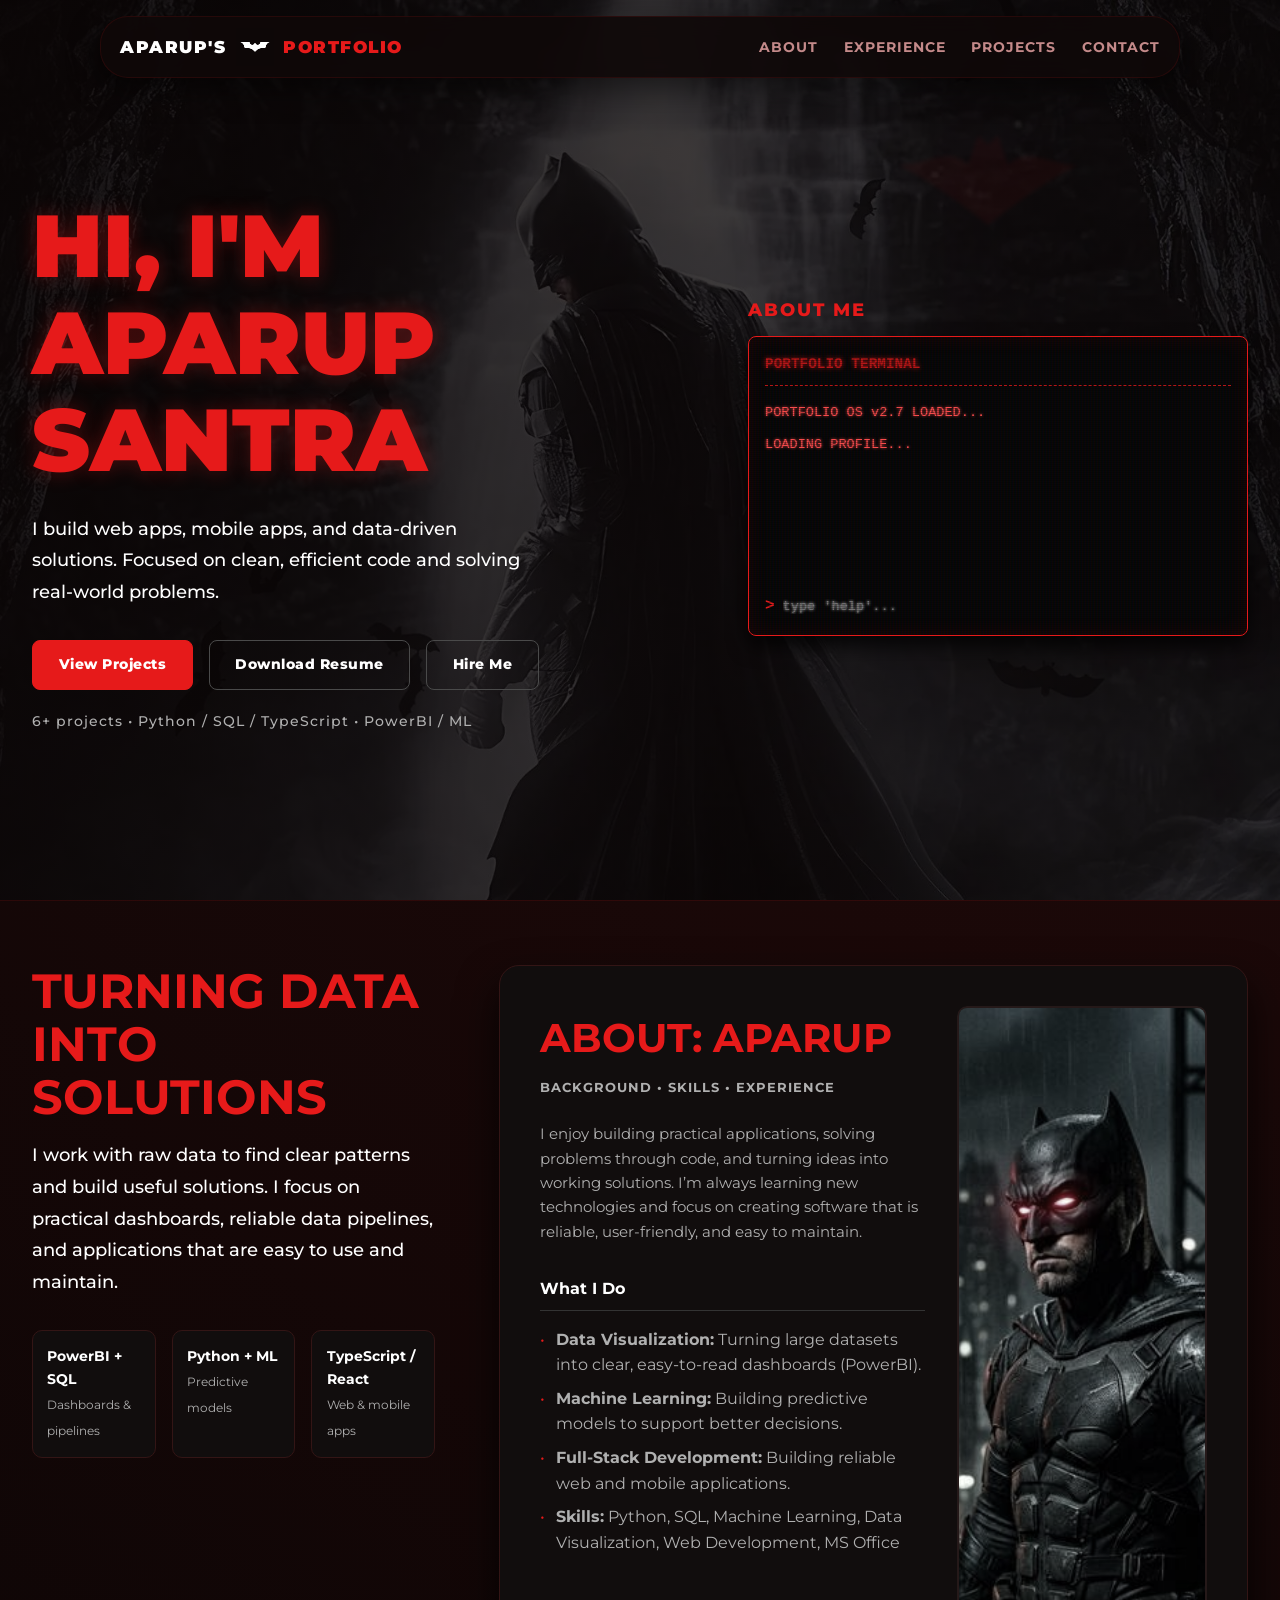
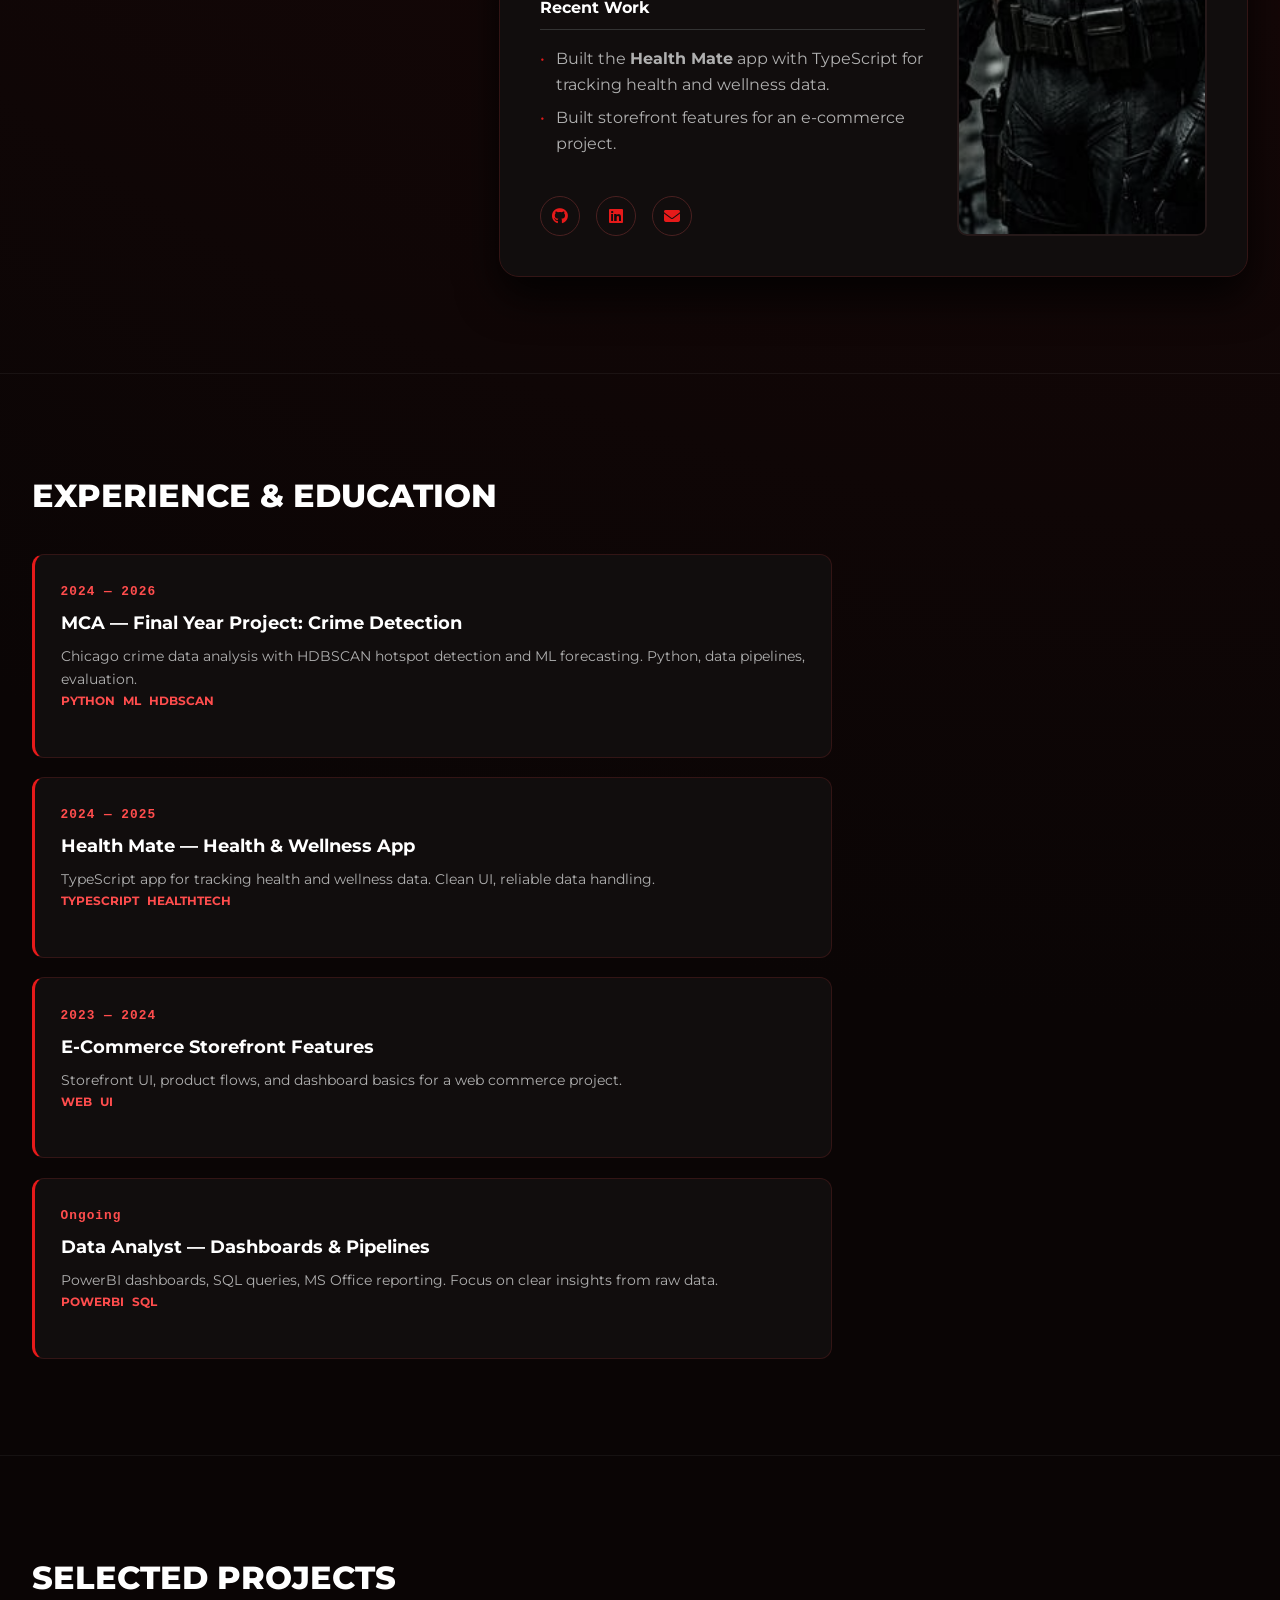
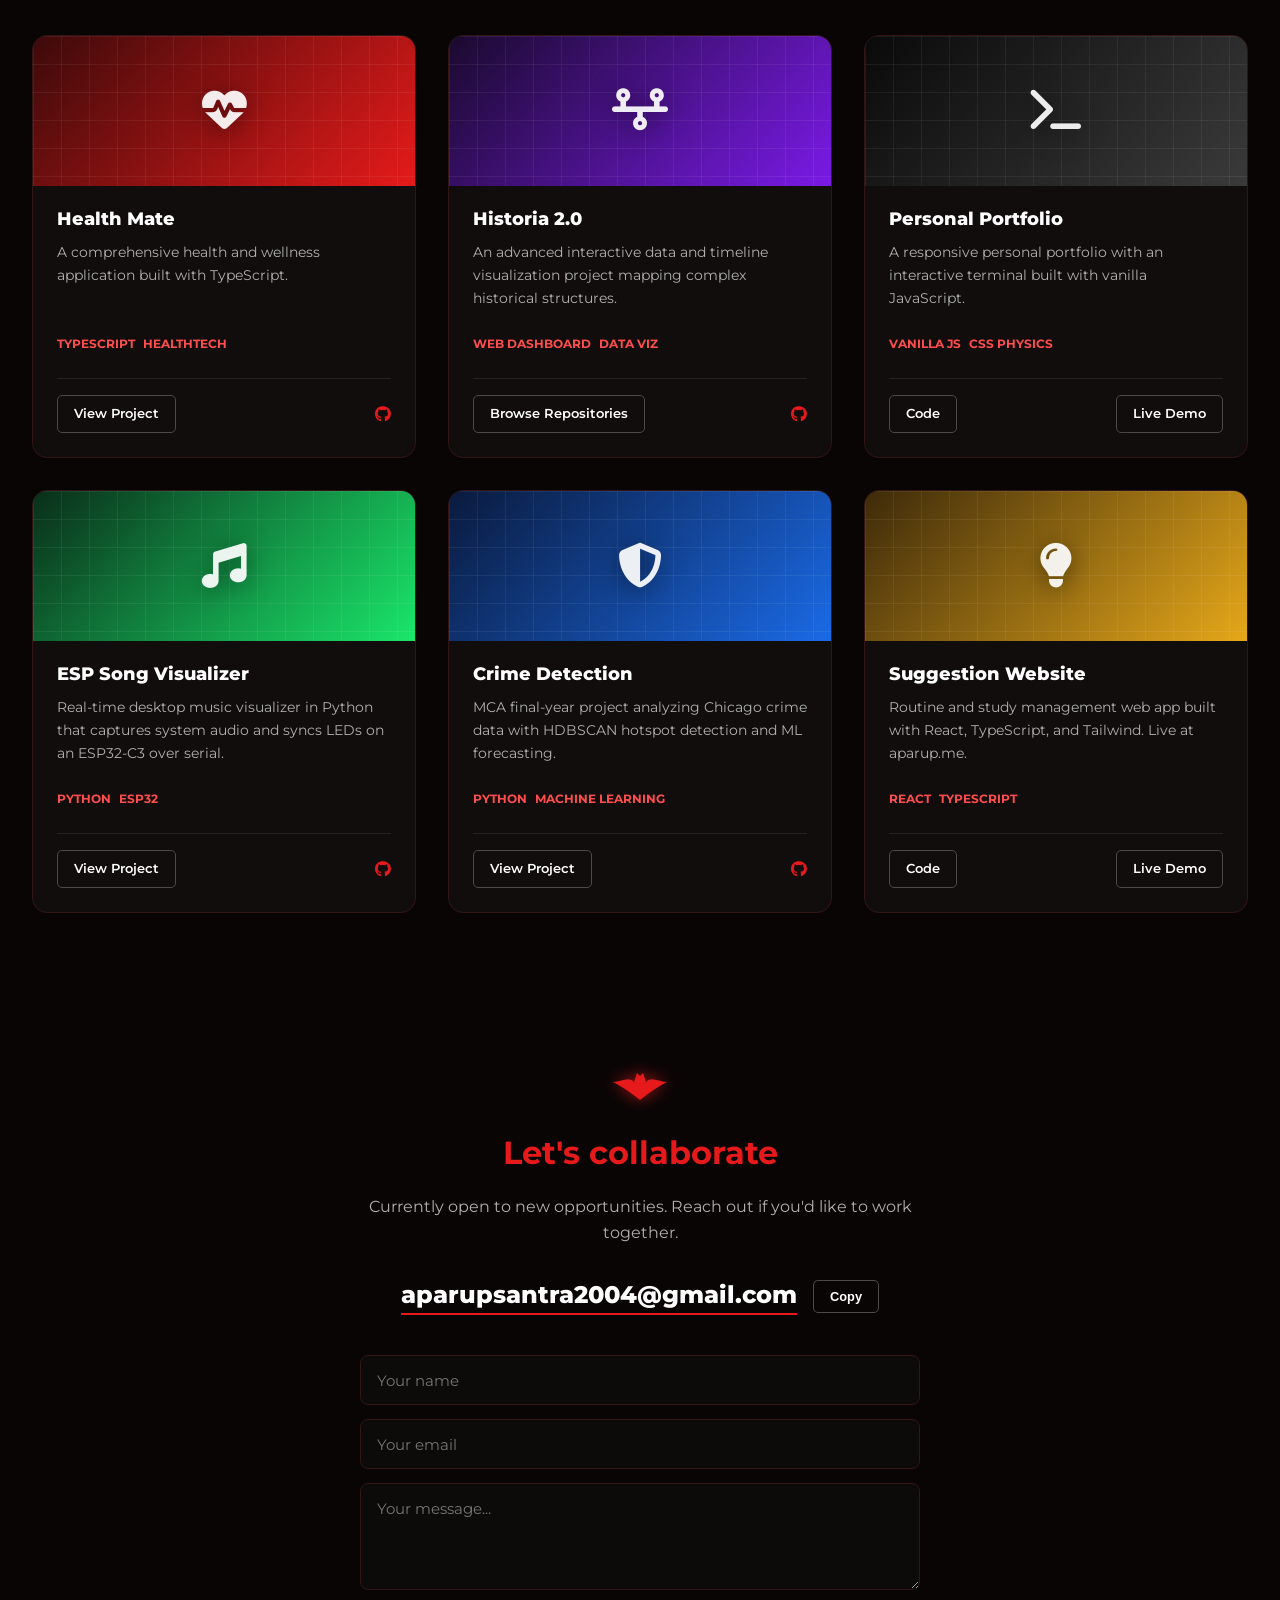
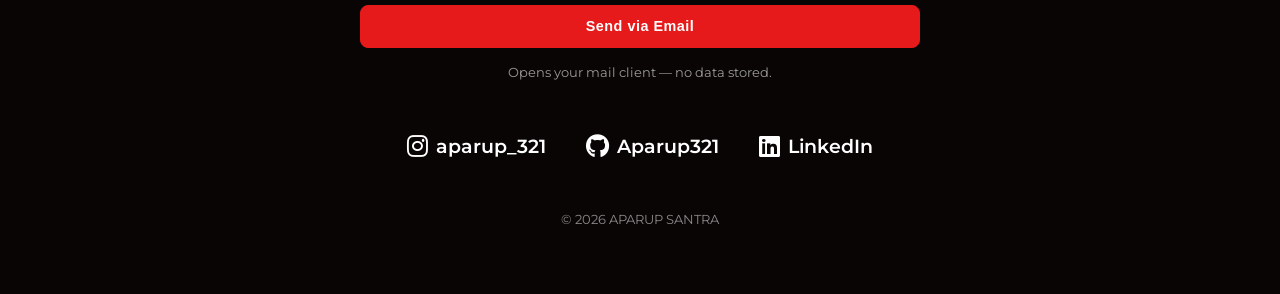
==== index.html @ a5661e21 "feat: add site.js for email copy functionality and form handling; update README and service worker" ====
<!DOCTYPE html>
<html lang="en">

<head>
    <meta charset="UTF-8">
    <meta name="viewport" content="width=device-width, initial-scale=1.0">
    <title>Aparup Santra - Software Engineer &amp; Tech Enthusiast</title>
    <link rel="icon" type="image/png" href="assets/icons/icon-192.png">
    <link rel="apple-touch-icon" href="assets/icons/icon-192.png">
    <link rel="manifest" href="manifest.webmanifest">
    <meta name="apple-mobile-web-app-capable" content="yes">
    <meta name="mobile-web-app-capable" content="yes">
    <meta name="referrer" content="strict-origin-when-cross-origin">
    <link rel="preload" as="image" href="assets/images/batcave-bg.webp" type="image/webp" fetchpriority="high">
    <meta name="description" content="Portfolio of Aparup Santra - Data Analyst and Software Developer building web apps, mobile apps, and data solutions.">
    <meta name="theme-color" content="#0a0505">
    <link rel="canonical" href="https://aparup.xyz/">
    <meta property="og:type" content="website">
    <meta property="og:title" content="Aparup Santra - Software Engineer &amp; Tech Enthusiast">
    <meta property="og:description" content="I build web apps, mobile apps, and data-driven solutions. Focused on clean, efficient code and solving real-world problems.">
    <meta property="og:url" content="https://aparup.xyz/">
    <meta property="og:image" content="https://aparup.xyz/assets/images/og-image.jpg">
    <meta property="og:image:alt" content="Dark Batman-inspired portfolio artwork for Aparup Santra">
    <meta property="og:image:type" content="image/jpeg">
    <meta property="og:image:width" content="1200">
    <meta property="og:image:height" content="630">
    <meta name="twitter:card" content="summary_large_image">
    <meta name="twitter:title" content="Aparup Santra - Software Engineer & Data Analyst">
    <meta name="twitter:description" content="Web apps, mobile apps, and data-driven solutions.">
    <meta name="twitter:image" content="https://aparup.xyz/assets/images/og-image.jpg">
    <meta name="twitter:image:alt" content="Dark Batman-inspired portfolio artwork for Aparup Santra">
    <link rel="preconnect" href="https://fonts.googleapis.com">
    <link rel="preconnect" href="https://fonts.gstatic.com" crossorigin>
    <link href="https://fonts.googleapis.com/css2?family=Montserrat:wght@400;500;600;700;800;900&display=swap" rel="stylesheet">
    <!-- Load FontAwesome for icons -->
    <link rel="stylesheet" href="https://cdnjs.cloudflare.com/ajax/libs/font-awesome/6.4.0/css/all.min.css"
        integrity="sha384-iw3OoTErCYJJB9mCa8LNS2hbsQ7M3C0EpIsO/H5+EGAkPGc6rk+V8i04oW/K5xq0" crossorigin="anonymous">
    <link rel="stylesheet" href="styles/main.css">
    <script type="application/ld+json">
    {
      "@context": "https://schema.org",
      "@type": "Person",
      "name": "Aparup Santra",
      "url": "https://aparup.xyz/",
       "jobTitle": "Software Engineer & Tech Enthusiast",
      "email": "mailto:aparupsantra2004@gmail.com",
      "sameAs": [
        "https://github.com/Aparup321",
        "https://www.instagram.com/aparup_321/",
        "https://www.linkedin.com/in/aparup-santra-869a1743a/"
      ]
    }
    </script>
</head>

<body>
    <a class="skip-link" href="#main">Skip to content</a>
    <!-- Matrix Canvas Overlay -->
    <canvas id="matrix-canvas" aria-hidden="true"></canvas>


    <header class="nav-wrapper">
        <nav aria-label="Primary">
            <div class="nav-left">
                <span class="brand-left">APARUP'S</span>
                <img class="main-logo-img" src="assets/images/logo.png" alt="Aparup Santra logo" width="38" height="38" fetchpriority="high">
                <span class="brand-right">PORTFOLIO</span>
            </div>
            <button class="nav-toggle" type="button" aria-expanded="false" aria-controls="nav-menu" aria-label="Toggle menu"><i class="fas fa-bars" aria-hidden="true"></i></button>
            <ul class="nav-links" id="nav-menu">
                <li><a href="#about-details">About</a></li>
                <li><a href="#experience">Experience</a></li>
                <li><a href="#work">Projects</a></li>
                <li><a href="#contact">Contact</a></li>
            </ul>
        </nav>
    </header>

    <main id="main" tabindex="-1">
    <section class="hero" id="about">
        <div class="container hero-grid">

            <!-- Left Side Intro Text -->
            <div class="hero-left">
                <!-- Bat Signal Background -->
                <div class="bat-signal" aria-hidden="true">
                    <svg viewBox="0 0 100 50" style="fill: var(--accent-red);">
                        <path d="M 50 45 Q 25 25 5 15 C 20 15 30 5 40 15 L 45 0 L 50 5 L 55 0 L 60 15 C 70 5 80 15 95 15 Q 75 25 50 45 Z" />
                    </svg>
                </div>
                <h1 class="glitch-title">HI, I'M<br>APARUP SANTRA</h1>
                <p>I build web apps, mobile apps, and data-driven solutions. Focused on clean, efficient code and solving real-world problems.</p>
                <div class="hero-cta">
                    <a href="#work" class="btn-primary">View Projects</a>
                    <a href="assets/resume.pdf" class="btn-secondary" download>Download Resume</a>
                    <a href="#contact" class="btn-secondary">Hire Me</a>
                </div>
                <p class="hero-stats">6+ projects • Python / SQL / TypeScript • PowerBI / ML</p>
            </div>

            <div class="hero-right">
                <div style="width:100%;max-width:500px;">
                <p
                    style="color: var(--accent-red); font-weight: 800; margin-bottom: 0.8rem; font-size: 1.1rem; letter-spacing: 2px;">
                    ABOUT ME</p>
                <div class="terminal-container" style="margin-top: 0;">
                    <div class="terminal-header">PORTFOLIO TERMINAL</div>
                    <div id="terminal-output" role="log" aria-label="Terminal output" aria-live="off"></div>
                    <div id="terminal-announcer" class="visually-hidden" aria-live="polite" aria-atomic="true"></div>
                    <div class="terminal-input-line">
                        <span aria-hidden="true">></span>
                        <label class="visually-hidden" for="terminal-input">Terminal input</label>
                        <input type="text" id="terminal-input" placeholder="type 'help'..." autocomplete="off" spellcheck="false">
                    </div>
                </div>
                </div>
            </div>

        </div>
    </section>

    <!-- About Details Section -->
    <section class="hero" id="about-details"
        style="min-height: auto; padding-top: 4rem; padding-bottom: 6rem; border-top: 1px solid rgba(255, 30, 30, 0.1);">
        <div class="container hero-grid" style="align-items: flex-start;">

            <!-- Left Side Intro -->
            <div class="hero-left">
                <h2 class="glitch-title" style="font-size: 3rem; color: var(--accent-red); margin-bottom: 1rem; line-height: 1.1;">TURNING DATA<br>INTO SOLUTIONS</h2>
                <p>I work with raw data to find clear patterns and build useful solutions. I focus on practical dashboards, reliable data pipelines, and applications that are easy to use and maintain.</p>
                <div class="about-highlights">
                    <div><strong>PowerBI + SQL</strong><span>Dashboards & pipelines</span></div>
                    <div><strong>Python + ML</strong><span>Predictive models</span></div>
                    <div><strong>TypeScript / React</strong><span>Web & mobile apps</span></div>
                </div>
            </div>

            <!-- Right Side Details Card -->
            <div class="hero-right">
                <div class="hero-card" style="max-width: 100%; width: 100%;">
                    <div class="hero-card-content">
                        <h2 class="glitch-title">ABOUT: APARUP</h2>
                        <h3>Background • Skills • Experience</h3>

                        <p style="color: var(--text-muted); margin-bottom: 2rem; font-size: 0.95rem;">
                           I enjoy building practical applications, solving problems through code, and turning
                            ideas into working solutions. I’m always learning new technologies and focus on 
                            creating software that is reliable, user-friendly, and easy to maintain.
                        </p>

                        <h4
                            style="color: white; margin-bottom: 1rem; border-bottom: 1px solid #333; padding-bottom: 0.5rem;">
                            What I Do</h4>
                        <ul class="bio-list" style="margin-bottom: 2rem;">
                            <li><strong>Data Visualization:</strong> Turning large datasets into clear, easy-to-read dashboards (PowerBI).</li>
                            <li><strong>Machine Learning:</strong> Building predictive models to support better decisions.</li>
                            <li><strong>Full-Stack Development:</strong> Building reliable web and mobile applications.</li>
                            <li><strong>Skills:</strong> Python, SQL, Machine Learning, Data Visualization, Web
                                Development, MS Office</li>
                        </ul>

                        <h4
                            style="color: white; margin-bottom: 1rem; border-bottom: 1px solid #333; padding-bottom: 0.5rem;">
                            Recent Work</h4>
                        <ul class="bio-list">
                            <li>Built the <strong>Health Mate</strong> app with TypeScript for tracking health and wellness data.</li>
                            <li>Built storefront features for an e-commerce project.</li>
                        </ul>
                        <div class="card-socials">
                            <a href="https://github.com/Aparup321" target="_blank" rel="noopener" aria-label="GitHub"><i class="fab fa-github"></i></a>
                            <a href="https://www.linkedin.com/in/aparup-santra-869a1743a/" target="_blank" rel="noopener" aria-label="LinkedIn"><i class="fab fa-linkedin"></i></a>
                            <a href="mailto:aparupsantra2004@gmail.com" aria-label="Email"><i class="fas fa-envelope"></i></a>
                        </div>
                    </div>
                    <div class="hero-card-image">
                            <img src="assets/images/portrait.jpg" alt="Batman-inspired artwork in a dark city" loading="lazy" width="600" height="600">
                    </div>
                </div>



            </div>
        </div>
    </section>

    <!-- Experience & Education Section -->
    <!-- Keep this timeline aligned with current education and project work. -->
    <section id="experience">
        <div class="container">
            <h2 class="section-title glitch-title">Experience & Education</h2>
            <div class="timeline">
                <div class="timeline-item">
                    <span class="timeline-date">2024 — 2026</span>
                    <h3>MCA — Final Year Project: Crime Detection</h3>
                    <p>Chicago crime data analysis with HDBSCAN hotspot detection and ML forecasting. Python, data pipelines, evaluation.</p>
                    <div class="tags"><span class="tag">Python</span><span class="tag">ML</span><span class="tag">HDBSCAN</span></div>
                </div>
                <div class="timeline-item">
                    <span class="timeline-date">2024 — 2025</span>
                    <h3>Health Mate — Health & Wellness App</h3>
                    <p>TypeScript app for tracking health and wellness data. Clean UI, reliable data handling.</p>
                    <div class="tags"><span class="tag">TypeScript</span><span class="tag">HealthTech</span></div>
                </div>
                <div class="timeline-item">
                    <span class="timeline-date">2023 — 2024</span>
                    <h3>E-Commerce Storefront Features</h3>
                    <p>Storefront UI, product flows, and dashboard basics for a web commerce project.</p>
                    <div class="tags"><span class="tag">Web</span><span class="tag">UI</span></div>
                </div>
                <div class="timeline-item">
                    <span class="timeline-date">Ongoing</span>
                    <h3>Data Analyst — Dashboards & Pipelines</h3>
                    <p>PowerBI dashboards, SQL queries, MS Office reporting. Focus on clear insights from raw data.</p>
                    <div class="tags"><span class="tag">PowerBI</span><span class="tag">SQL</span></div>
                </div>
            </div>
        </div>
    </section>

    <!-- Projects Section -->
    <section id="work">
        <div class="container">
            <h2 class="section-title glitch-title">Selected Projects</h2>

            <div class="projects-grid">
                <!-- Project 1 -->
                <div class="card">
                    <div class="project-thumb thumb-1">
                        <i class="fas fa-heart-pulse" aria-hidden="true"></i>
                    </div>
                    <h3 class="card-header">
                        Health Mate
                    </h3>
                    <div class="card-body">
                        <p>A comprehensive health and wellness application built with TypeScript.</p>
                        <div class="tags">
                            <span class="tag">TypeScript</span>
                            <span class="tag">HealthTech</span>
                        </div>
                        <div class="card-footer">
                            <a href="https://github.com/Aparup321/health-mate-2.0" target="_blank" rel="noopener"
                                class="btn-small">View Project</a>
                            <i class="fab fa-github card-link-icon" aria-hidden="true"></i>
                        </div>
                    </div>
                </div>

                <!-- Project 2 -->
                <div class="card">
                    <div class="project-thumb thumb-2">
                        <i class="fas fa-timeline" aria-hidden="true"></i>
                    </div>
                    <h3 class="card-header">
                        Historia 2.0
                    </h3>
                    <div class="card-body">
                        <p>An advanced interactive data and timeline visualization project mapping complex historical
                            structures.</p>
                        <div class="tags">
                            <span class="tag">Web Dashboard</span>
                            <span class="tag">Data Viz</span>
                        </div>
                        <div class="card-footer">
                            <a href="https://github.com/Aparup321?tab=repositories" target="_blank" rel="noopener" class="btn-small">Browse
                                Repositories</a>
                            <i class="fab fa-github card-link-icon" aria-hidden="true"></i>
                        </div>
                    </div>
                </div>

                <!-- Project 3 -->
                <div class="card">
                    <div class="project-thumb thumb-3">
                        <i class="fas fa-terminal" aria-hidden="true"></i>
                    </div>
                    <h3 class="card-header">
                        Personal Portfolio
                    </h3>
                    <div class="card-body">
                        <p>A responsive personal portfolio with an interactive terminal built with vanilla JavaScript.</p>
                        <div class="tags">
                            <span class="tag">Vanilla JS</span>
                            <span class="tag">CSS Physics</span>
                        </div>
                        <div class="card-footer">
                            <a href="https://github.com/Aparup321/portfolio" target="_blank" rel="noopener" class="btn-small">Code</a>
                            <a href="https://aparup.xyz" target="_blank" rel="noopener" class="btn-small">Live Demo</a>
                        </div>
                    </div>
                </div>

                <!-- Project 4 -->
                <div class="card">
                    <div class="project-thumb thumb-4">
                        <i class="fas fa-music" aria-hidden="true"></i>
                    </div>
                    <h3 class="card-header">
                        ESP Song Visualizer
                    </h3>
                    <div class="card-body">
                        <p>Real-time desktop music visualizer in Python that captures system audio and syncs LEDs on an ESP32-C3 over serial.</p>
                        <div class="tags">
                            <span class="tag">Python</span>
                            <span class="tag">ESP32</span>
                        </div>
                        <div class="card-footer">
                            <a href="https://github.com/Aparup321/esp_song" target="_blank" rel="noopener" class="btn-small">View
                                Project</a>
                            <i class="fab fa-github card-link-icon" aria-hidden="true"></i>
                        </div>
                    </div>
                </div>

                <!-- Project 5 -->
                <div class="card">
                    <div class="project-thumb thumb-5">
                        <i class="fas fa-shield-halved" aria-hidden="true"></i>
                    </div>
                    <h3 class="card-header">
                        Crime Detection
                    </h3>
                    <div class="card-body">
                        <p>MCA final-year project analyzing Chicago crime data with HDBSCAN hotspot detection and ML forecasting.</p>
                        <div class="tags">
                            <span class="tag">Python</span>
                            <span class="tag">Machine Learning</span>
                        </div>
                        <div class="card-footer">
                            <a href="https://github.com/Aparup321/crime_detection" target="_blank" rel="noopener" class="btn-small">View
                                Project</a>
                            <i class="fab fa-github card-link-icon" aria-hidden="true"></i>
                        </div>
                    </div>
                </div>

                <!-- Project 6 -->
                <div class="card">
                    <div class="project-thumb thumb-6">
                        <i class="fas fa-lightbulb" aria-hidden="true"></i>
                    </div>
                    <h3 class="card-header">
                        Suggestion Website
                    </h3>
                    <div class="card-body">
                        <p>Routine and study management web app built with React, TypeScript, and Tailwind. Live at aparup.me.</p>
                        <div class="tags">
                            <span class="tag">React</span>
                            <span class="tag">TypeScript</span>
                        </div>
                        <div class="card-footer">
                            <a href="https://github.com/Aparup321/suggestion_website" target="_blank" rel="noopener" class="btn-small">Code</a>
                            <a href="https://aparup.me" target="_blank" rel="noopener" class="btn-small">Live Demo</a>
                        </div>
                    </div>
                </div>


            </div>
        </div>
    </section>

    </main>

    <footer class="footer" id="contact">
        <div class="container">
            <div style="width: 60px; margin: 0 auto 1rem auto; animation: pulse 2s infinite;" aria-hidden="true">
                <svg viewBox="0 0 100 50"
                    style="fill: var(--accent-red); filter: drop-shadow(0 0 8px rgba(255, 30, 30, 0.6));">
                    <path
                        d="M 50 45 Q 25 25 5 15 C 20 15 30 5 40 15 L 45 0 L 50 5 L 55 0 L 60 15 C 70 5 80 15 95 15 Q 75 25 50 45 Z" />
                </svg>
            </div>
            <h2 style="color: var(--accent-red); margin-bottom: 1rem; font-size: 2rem;">Let's collaborate</h2>
            <p style="color: var(--text-muted); font-size: 1rem; max-width: 600px; margin: 0 auto;">Currently open to
                new opportunities. Reach out if you'd like to work together.</p>
            <div class="email-row" style="margin-top: 2rem;">
                <a href="mailto:aparupsantra2004@gmail.com"
                    style="color: white; font-size: 1.5rem; font-weight: 800; text-decoration: none; border-bottom: 2px solid var(--accent-red); transition: all 0.3s ease;">aparupsantra2004@gmail.com</a>
                <button id="copy-email" type="button" class="btn-small" data-email="aparupsantra2004@gmail.com" aria-label="Copy email address">Copy</button>
            </div>
            <form id="contact-form" class="contact-form" aria-label="Contact form">
                <label class="visually-hidden" for="cf-name">Your name</label>
                <input id="cf-name" name="name" type="text" placeholder="Your name" required autocomplete="name">
                <label class="visually-hidden" for="cf-email">Your email</label>
                <input id="cf-email" name="email" type="email" placeholder="Your email" required autocomplete="email">
                <label class="visually-hidden" for="cf-message">Your message</label>
                <textarea id="cf-message" name="message" placeholder="Your message..." required rows="4"></textarea>
                <button type="submit" class="btn-primary">Send via Email</button>
                <p class="form-hint">Opens your mail client — no data stored.</p>
            </form>
            <div
                style="margin-top: 3rem; display: flex; justify-content: center; gap: 2.5rem; align-items: center; flex-wrap: wrap;">
                <a href="https://www.instagram.com/aparup_321/" target="_blank" rel="noopener" class="footer-social-link">
                    <i class="fab fa-instagram" aria-hidden="true"></i> aparup_321
                </a>
                <a href="https://github.com/Aparup321" target="_blank" rel="noopener" class="footer-social-link">
                    <i class="fab fa-github" aria-hidden="true"></i> Aparup321
                </a>
                <a href="https://www.linkedin.com/in/aparup-santra-869a1743a/" target="_blank" rel="noopener" class="footer-social-link">
                    <i class="fab fa-linkedin" aria-hidden="true"></i> LinkedIn
                </a>
            </div>
            <p style="margin-top: 3rem; color: #8a8a8a; font-size: 0.8rem;">© <span id="year">2026</span> APARUP SANTRA</p>
        </div>
    </footer>

    <button id="to-top" type="button" aria-label="Back to top"><i class="fas fa-arrow-up" aria-hidden="true"></i></button>



    <!-- Scripts -->
    <script src="js/terminal.js"></script>
    <script src="js/enhancements.js" defer></script>
    <script src="js/pwa.js" defer></script>
    <script src="js/site.js" defer></script>
</body>

</html>
---- styles/main.css ----
/* Fonts loaded via <link> in index.html for performance (was @import) */

:root {
  --bg-dark: #0a0505;
  --bg-gradient: radial-gradient(circle at top right, #240a0a 0%, var(--bg-dark) 50%);
  --accent-red: #e61a1a;
  --accent-red-bright: #ff3333;
  --text-main: #ffffff;
  --text-muted: #b0b0b0;
  
  --panel-bg: #110d0d;
  --panel-border: 1px solid #331515;
}

* {
  box-sizing: border-box;
  margin: 0;
  padding: 0;
}

html {
  scroll-behavior: smooth;
  scroll-padding-top: 6rem;
  background: var(--bg-dark);
}

body {
  font-family: 'Montserrat', sans-serif;
  background: var(--bg-gradient);
  color: var(--text-main);
  line-height: 1.6;
  overflow-x: hidden;
}

/* Utilities */
.container {
  max-width: 1300px;
  margin: 0 auto;
  padding: 0 2rem;
}

section {
  padding: 6rem 0;
}

.section-title {
  font-size: 2rem;
  font-weight: 800;
  text-transform: uppercase;
  margin-bottom: 2rem;
  color: white;
}

/* Navigation - Floating Pill */
.nav-wrapper {
  display: flex;
  justify-content: center;
  padding: 1rem 1rem 0;
  position: fixed;
  top: 0;
  left: 0;
  right: 0;
  width: 100%;
  z-index: 100;
}

nav {
  display: flex;
  align-items: center;
  gap: 1rem;
  background-color: rgba(15, 8, 8, 0.9);
  backdrop-filter: blur(10px);
  padding: 0.7rem 1.2rem;
  border-radius: 28px;
  width: min(94%, 1080px);
  box-shadow: 0 10px 30px rgba(0,0,0,0.5);
  border: 1px solid rgba(255, 30, 30, 0.1);
}

.nav-left {
  display: flex;
  align-items: center;
  gap: 0.6rem;
  min-width: 0;
  flex-shrink: 1;
}

.brand-left, .brand-right {
  font-weight: 900;
  font-size: clamp(0.85rem, 0.6rem + 1vw, 1.05rem);
  letter-spacing: 1.5px;
  white-space: nowrap;
}
.brand-left { color: white; }
.brand-right { color: var(--accent-red); }

.main-logo-img {
  height: 38px;
  width: auto;
  flex-shrink: 0;
  /* CSS magic: Invert the black bat to white, and contrast the grey background out. Then screen blend removes the background entirely! */
  filter: invert(1) contrast(200%);
  mix-blend-mode: screen;
}

.nav-toggle {
  display: none;
  margin-left: auto;
  background: transparent;
  border: 1px solid #4a2020;
  color: white;
  border-radius: 10px;
  width: 42px;
  height: 42px;
  align-items: center;
  justify-content: center;
  cursor: pointer;
  font-size: 1.1rem;
}

.nav-links {
  display: flex;
  gap: clamp(1rem, 2vw, 2rem);
  list-style: none;
  align-items: center;
  margin-left: auto;
}

.nav-links a {
  text-decoration: none;
  color: #c48a8a; /* Faded pink-red from reference */
  font-weight: 700;
  font-size: 0.9rem;
  text-transform: uppercase;
  letter-spacing: 1px;
  display: inline-block;
  transition: all 0.2s cubic-bezier(0.25, 1, 0.5, 1);
}

.nav-links a:hover {
  color: white;
  transform: translate(-2px, -2px);
  text-shadow: 3px 3px 0 var(--accent-red);
}

.nav-links a:active {
  transform: translate(0, 0);
  text-shadow: 0 0 0 var(--accent-red);
}

/* Hero Section - Split Layout */
.hero {
  min-height: 100vh;
  display: flex;
  align-items: center;
  padding-top: 8rem; /* Account for navbar */
  background: linear-gradient(to right, rgba(10, 5, 5, 0.9) 0%, rgba(10, 5, 5, 0.7) 100%), url('../assets/images/batcave-bg.jpg') center/cover no-repeat;
  background-attachment: fixed;
}

@supports (background-image: image-set(url('../assets/images/batcave-bg.webp') type('image/webp'))) {
  .hero {
    background-image: linear-gradient(to right, rgba(10, 5, 5, 0.9) 0%, rgba(10, 5, 5, 0.7) 100%), image-set(
      url('../assets/images/batcave-bg.webp') type('image/webp'),
      url('../assets/images/batcave-bg.jpg') type('image/jpeg')
    );
  }
}

.hero-grid {
  display: grid;
  grid-template-columns: 1fr 1fr;
  gap: 4rem;
  align-items: center;
}

@media (min-width: 901px) {
  /* Give the About card enough room for readable text beside the image. */
  #about-details .hero-grid {
    grid-template-columns: minmax(0, 0.7fr) minmax(0, 1.3fr);
  }
}

.hero-left h1 {
  font-size: clamp(2.5rem, 7vw, 5.5rem);
  font-weight: 900;
  line-height: 1.1;
  text-transform: uppercase;
  margin-bottom: 1.5rem;
  color: var(--accent-red);
  /* Slight glow as in reference */
  text-shadow: 0 0 20px rgba(230, 26, 26, 0.3);
}

.hero-left p {
  font-size: 1.1rem;
  font-weight: 500;
  color: var(--text-main);
  max-width: 500px;
  line-height: 1.8;
}

.hero-right {
  display: flex;
  justify-content: flex-end;
}

/* Hero Card (Batman styling) */
.hero-card {
  background: var(--panel-bg);
  border: var(--panel-border);
  border-radius: 20px;
  padding: 2.5rem;
  display: flex;
  gap: 2rem;
  box-shadow: 0 20px 40px rgba(0,0,0,0.8);
  max-width: 650px;
}

.hero-card-content {
  flex: 1;
  min-width: 0;
  display: flex;
  flex-direction: column;
}

.hero-card-content h2 {
  font-size: 2.5rem;
  color: var(--accent-red);
  margin-bottom: 0.5rem;
  text-transform: uppercase;
}

.hero-card-content h3 {
  font-size: 0.8rem;
  color: var(--text-muted);
  text-transform: uppercase;
  letter-spacing: 1px;
  margin-bottom: 1.5rem;
}

.bio-list {
  list-style: none;
  margin-bottom: auto;
}

.bio-list li {
  color: var(--text-muted);
  margin-bottom: 0.5rem;
  position: relative;
  padding-left: 1rem;
}

.bio-list li::before {
  content: '•';
  position: absolute;
  left: 0;
  color: var(--accent-red);
}

.card-socials {
  display: flex;
  gap: 1rem;
  margin-top: 2rem;
}

.card-socials a {
  width: 40px;
  height: 40px;
  border-radius: 50%;
  border: 1px solid #4a2020;
  display: flex;
  align-items: center;
  justify-content: center;
  color: var(--accent-red);
  text-decoration: none;
  transition: all 0.2s cubic-bezier(0.25, 1, 0.5, 1);
}

.card-socials a:hover {
  background: var(--accent-red);
  color: white;
  transform: translate(-3px, -3px);
  box-shadow: 4px 4px 0px #4a2020;
}

.card-socials a:active {
  transform: translate(0, 0);
  box-shadow: 0px 0px 0px #4a2020;
}

.hero-card-image {
  width: 250px;
  border-radius: 10px;
  overflow: hidden;
}

.hero-card-image img {
  width: 100%;
  height: 100%;
  object-fit: cover;
}


/* Projects Section Styled like 'The Shop' */
#work {
  border-top: 1px solid rgba(255,255,255,0.05);
}

.projects-grid {
  display: grid;
  grid-template-columns: repeat(auto-fit, minmax(min(300px, 100%), 1fr));
  gap: 2rem;
}

.card {
  background: var(--panel-bg);
  border: var(--panel-border);
  border-radius: 15px;
  padding: 1.5rem;
  transition: all 0.2s cubic-bezier(0.25, 1, 0.5, 1);
  display: flex;
  flex-direction: column;
}

.card:hover {
  transform: translate(-6px, -6px);
  border-color: var(--accent-red);
  box-shadow: 8px 8px 0px var(--accent-red);
}

.card:active {
  transform: translate(0, 0);
  box-shadow: 0px 0px 0px var(--accent-red);
}

.card-header {
  font-weight: 800;
  font-size: 1.1rem;
  color: white;
  margin-bottom: 0.5rem;
}

.card-body {
  flex-grow: 1;
  display: flex;
  flex-direction: column;
}

.card-body p {
  font-size: 0.9rem;
  margin-bottom: 1.5rem;
  color: var(--text-muted);
}

.tags {
  display: flex;
  gap: 0.5rem;
  margin-bottom: 1.5rem;
  margin-top: auto;
}

.tag {
  color: var(--accent-red);
  font-size: 0.75rem;
  font-weight: 700;
  text-transform: uppercase;
}

.card-footer {
  display: flex;
  justify-content: space-between;
  align-items: center;
  border-top: 1px solid #222;
  padding-top: 1rem;
}

/* Button mimicking "Add to cart" style */
.btn-small {
  background: transparent;
  color: white;
  border: 1px solid #4a4a4a;
  padding: 0.5rem 1rem;
  border-radius: 5px;
  font-size: 0.8rem;
  font-weight: 600;
  text-decoration: none;
  transition: all 0.2s cubic-bezier(0.25, 1, 0.5, 1);
}

.btn-small:hover {
  border-color: var(--accent-red);
  color: var(--accent-red);
  transform: translate(-3px, -3px);
  box-shadow: 4px 4px 0px var(--accent-red);
}

.btn-small:active {
  transform: translate(0, 0);
  box-shadow: 0px 0px 0px var(--accent-red);
}

.card-link-icon {
  color: var(--accent-red);
}

/* Keep long email addresses inside narrow screens */
#contact a[href^="mailto:"] {
  overflow-wrap: anywhere;
  word-break: break-word;
  font-size: clamp(0.95rem, 4.5vw, 1.5rem) !important;
  line-height: 1.5;
}

/* Footer / Contact */
.footer {
  text-align: center;
  padding: 4rem 2rem;
  background: var(--bg-dark);
}

.footer-social-link {
  color: white;
  font-size: 1.2rem;
  font-weight: 600;
  text-decoration: none;
  display: flex;
  align-items: center;
  gap: 0.5rem;
  transition: all 0.2s cubic-bezier(0.25, 1, 0.5, 1);
}

.footer-social-link:hover {
  color: var(--accent-red);
  transform: translateY(-3px);
}

.footer-social-link i {
  font-size: 1.5rem;
}

/* =========================================
   RESPONSIVE DESIGN (ALL DEVICES)
   ========================================= */

img { max-width: 100%; height: auto; }

/* Large tablets / small laptops: tighten nav before hamburger */
@media (max-width: 1150px) {
  nav { width: min(96%, 1080px); padding: 0.65rem 1rem; }
}

@media (max-width: 900px) {
  .hero-grid { 
    grid-template-columns: 1fr; 
    gap: 3rem; 
    text-align: center;
  }

  #about-details .hero-grid {
    grid-template-columns: 1fr;
  }
  
  .hero-left {
    display: flex;
    flex-direction: column;
    align-items: center;
  }
  
  .hero-left h1 { 
    line-height: 1.1;
  }
  
  .hero-right {
    justify-content: center;
  }

  .hero-card {
    flex-direction: column;
  }

  .hero-card-image {
    width: 100%;
    height: 280px;
  }

  .terminal-container {
    margin: 0 auto;
    max-width: 100%;
  }

  /* Hamburger nav */
  nav {
    flex-wrap: wrap;
    border-radius: 20px;
  }

  .nav-toggle { display: inline-flex; }

  .nav-links {
    display: none;
    width: 100%;
    flex-direction: column;
    gap: 0;
    margin-left: 0;
    border-top: 1px solid rgba(255,30,30,0.12);
    padding-top: 0.5rem;
  }

  .nav-links.open { display: flex; }

  .nav-links li { width: 100%; text-align: center; }

  .nav-links a {
    display: block;
    padding: 0.8rem 0.5rem;
    font-size: 0.95rem;
  }

  /* Stack nav in normal flow so it never overlaps the hero */
  .nav-wrapper {
    position: static;
    padding: 1rem 1rem 0;
  }

  html {
    scroll-padding-top: 1rem;
  }

  .hero {
    padding-top: 3rem;
    min-height: auto;
  }
}

@media (max-width: 600px) {
  .container {
    padding: 0 1rem;
  }

  .hero {
    padding-top: 2rem;
  }

  .hero-left h1 {
    line-height: 1.05;
    font-size: clamp(2rem, 11vw, 3rem);
  }

  .hero-left p {
    font-size: 0.95rem;
  }

  h2 {
    font-size: 2rem !important;
  }

  .hero-card {
    flex-direction: column;
    padding: 1.5rem;
    text-align: left;
  }

  .hero-card-image {
    width: 100%;
    height: 280px;
    margin-top: 1.5rem;
  }

  .terminal-container {
    font-size: 0.75rem;
    padding: 0.8rem;
    height: 280px;
  }

  /* 16px+ prevents iOS Safari auto-zoom on focus */
  #terminal-input {
    font-size: 16px;
  }

  .section-title {
    font-size: 1.5rem;
    text-align: center;
  }

  .projects-grid {
    grid-template-columns: 1fr;
  }

  .card-footer {
    flex-direction: column;
    gap: 1rem;
  }

  .card-footer .btn-small {
    width: 100%;
    text-align: center;
  }

  .footer h2 {
    font-size: 1.5rem !important;
  }

  .footer-social-link { font-size: 1rem; }

  .contact-form input,
  .contact-form textarea {
    font-size: 16px;
  }

  .about-highlights { grid-template-columns: 1fr; }
  .brand-left, .brand-right { letter-spacing: 1px; }
  .main-logo-img { height: 32px; }
}

/* Small phones */
@media (max-width: 400px) {
  .container { padding: 0 0.8rem; }
  section { padding: 4rem 0; }
  .hero-left h1 { font-size: clamp(1.8rem, 12vw, 2.4rem); }
  .hero-cta .btn-primary, .hero-cta .btn-secondary { padding: 0.7rem 1rem; font-size: 0.85rem; }
  .timeline-item { padding: 1rem; }
  .contact-form input, .contact-form textarea { font-size: 16px; }
}

/* =========================================
   BATCOMPUTER TERMINAL SIMULATOR
   ========================================= */

.terminal-container {
  background: #050505;
  border: 1px solid var(--accent-red);
  border-radius: 8px;
  padding: 1rem;
  font-family: 'Courier New', Courier, monospace;
  color: var(--accent-red);
  box-shadow: inset 0 0 20px rgba(255, 0, 0, 0.1), 0 10px 20px rgba(0,0,0,0.8);
  height: 300px;
  width: 100%;
  max-width: 500px;
  margin-left: auto;
  overflow-y: auto;
  position: relative;
  display: flex;
  flex-direction: column;
}

/* CRT Scanline Effect Overlay */
.terminal-container::after {
  content: " ";
  display: block;
  position: absolute;
  top: 0;
  left: 0;
  bottom: 0;
  right: 0;
  background: linear-gradient(rgba(18, 16, 16, 0) 50%, rgba(0, 0, 0, 0.25) 50%), linear-gradient(90deg, rgba(255, 0, 0, 0.06), rgba(0, 255, 0, 0.02), rgba(0, 0, 255, 0.06));
  z-index: 2;
  background-size: 100% 2px, 3px 100%;
  pointer-events: none;
}

.terminal-header {
  border-bottom: 1px dashed var(--accent-red);
  padding-bottom: 0.5rem;
  margin-bottom: 1rem;
  font-weight: bold;
  text-shadow: 0 0 5px var(--accent-red);
  font-size: 0.9rem;
  opacity: 0.8;
}

#terminal-output {
  flex-grow: 1;
  display: flex;
  flex-direction: column;
  gap: 0.5rem;
  font-size: 0.85rem;
  white-space: pre-wrap;
}

.system-response {
  color: #ff4d4d;
  text-shadow: 0 0 3px #ff4d4d;
  margin-bottom: 0.2rem;
}

.user-cmd {
  color: white;
  text-shadow: 0 0 3px white;
}

.error-cmd {
  color: #ff4d4d;
  font-weight: bold;
}

.terminal-input-line {
  display: flex;
  align-items: center;
  gap: 0.5rem;
  margin-top: 1rem;
}

.terminal-input-line span {
  font-weight: bold;
}

#terminal-input {
  background: transparent;
  border: none;
  color: white;
  font-family: inherit;
  font-size: 0.85rem;
  width: 100%;
  outline: none;
  text-shadow: 0 0 3px white;
}

/* =========================================
   HIGH-TECH CUSTOMIZATIONS (v2.5)
   ========================================= */

/* Full-Screen Matrix Canvas */
#matrix-canvas {
  position: fixed;
  top: 0;
  left: 0;
  width: 100%;
  height: 100%;
  z-index: 9998; /* Matrix overlay */
  pointer-events: none;
  opacity: 0;
  transition: opacity 1s ease;
  background: transparent;
}

body.matrix-active #matrix-canvas {
  opacity: 1;
}

body.matrix-active {
  overflow: hidden; /* Prevent scrolling during the breach */
}

body.matrix-active .hero-left h1,
body.matrix-active .section-title,
body.matrix-active .hero-card {
  animation: matrix-glitch 0.2s infinite;
  filter: hue-rotate(0deg) saturate(2);
}

@keyframes matrix-glitch {
  0% { transform: translate(0); text-shadow: none; }
  25% { transform: translate(-2px, 1px); text-shadow: 2px 0 red, -2px 0 blue; }
  50% { transform: translate(2px, -1px); text-shadow: -2px 0 red, 2px 0 blue; }
  75% { transform: translate(-1px, -2px); text-shadow: 1px 0 red, -1px 0 blue; }
  100% { transform: translate(1px, 2px); text-shadow: -1px 0 red, 1px 0 blue; }
}

/* Accent Overload */
body.matrix-active {
  --accent-red: #ff3333;
  --bg-dark: #000;
}

/* Hacking Scramble Animation */
.scramble-flicker {
  animation: flicker 0.2s infinite;
}

@keyframes flicker {
  0% { opacity: 0.8; }
  50% { opacity: 1; }
  100% { opacity: 0.9; }
}

/* Bat-Signal Background */
.bat-signal {
  position: absolute;
  top: 15%;
  right: 15%;
  width: 200px;
  height: 200px;
  opacity: 0.05;
  filter: blur(2px);
  animation: signal-float 10s infinite ease-in-out;
  pointer-events: none;
}

@keyframes signal-float {
  0% { transform: translate(0, 0) scale(1); opacity: 0.03; }
  50% { transform: translate(-20px, -10px) scale(1.1); opacity: 0.07; }
  100% { transform: translate(0, 0) scale(1); opacity: 0.03; }
}

/* Glitch Effect for Section Titles */
.glitch-title:hover {
  animation: title-glitch 0.3s cubic-bezier(.25, .46, .45, .94) both infinite;
  color: white;
}

@keyframes title-glitch {
  0% { transform: translate(0); }
  20% { transform: translate(-2px, 2px); color: var(--accent-red); }
  40% { transform: translate(-2px, -2px); text-shadow: 2px 0 red, -2px 0 blue; }
  60% { transform: translate(2px, 2px); }
  80% { transform: translate(2px, -2px); }
  100% { transform: translate(0); }
}

/* =========================================
   MOBILE OPTIMIZATIONS (v2.7)
   ========================================= */

@media (max-width: 1024px) {
  /* Simplify effects to save GPU */
  nav {
    backdrop-filter: none !important;
    background-color: rgba(15, 8, 8, 0.95);
  }

  /* Prevent squeezed nav on tablets / small laptops */
  nav {
    padding: 1rem 1.5rem;
  }

  .nav-links {
    gap: 1.5rem;
  }

  /* iOS Safari ignores background-attachment: fixed — use scroll */
  .hero {
    background-attachment: scroll;
  }
  
  .hero-left h1 {
    text-shadow: none;
  }
}

@media (min-width: 901px) and (max-width: 1200px) {
  #about-details .hero-card {
    flex-direction: column;
  }

  #about-details .hero-card-image {
    width: 100%;
    height: 280px;
  }
}

/* Performance hints for GPU */
/* =========================================
   ACCESSIBILITY + NEW SECTIONS (v2.7)
   ========================================= */
.skip-link {
  position: absolute;
  left: -9999px;
  top: 0;
  background: var(--accent-red);
  color: #fff;
  padding: 0.6rem 1rem;
  z-index: 20000;
  border-radius: 0 0 8px 0;
  font-weight: 800;
  text-decoration: none;
}
.skip-link:focus {
  left: 0;
}
.visually-hidden {
  position: absolute !important;
  width: 1px; height: 1px;
  margin: -1px; padding: 0;
  overflow: hidden;
  clip: rect(0 0 0 0);
  white-space: nowrap;
  border: 0;
}
:focus-visible {
  outline: 2px solid var(--accent-red-bright);
  outline-offset: 3px;
}

/* Hero CTAs */
.hero-cta {
  display: flex;
  gap: 1rem;
  margin-top: 2rem;
  flex-wrap: wrap;
}
.btn-primary, .btn-secondary {
  display: inline-block;
  padding: 0.8rem 1.6rem;
  border-radius: 8px;
  font-weight: 800;
  font-size: 0.9rem;
  text-decoration: none;
  letter-spacing: 0.5px;
  transition: all 0.2s cubic-bezier(0.25, 1, 0.5, 1);
}
.btn-primary {
  background: var(--accent-red);
  color: #fff;
  border: 1px solid var(--accent-red);
}
.btn-primary:hover {
  background: transparent;
  color: var(--accent-red);
  transform: translate(-3px, -3px);
  box-shadow: 4px 4px 0 var(--accent-red);
}
.btn-secondary {
  background: transparent;
  color: #fff;
  border: 1px solid #4a4a4a;
}
.btn-secondary:hover {
  border-color: var(--accent-red);
  color: var(--accent-red);
  transform: translate(-3px, -3px);
  box-shadow: 4px 4px 0 var(--accent-red);
}
.hero-stats {
  margin-top: 1.2rem !important;
  font-size: 0.85rem !important;
  color: var(--text-muted) !important;
  letter-spacing: 1px;
}
.about-highlights {
  display: grid;
  grid-template-columns: repeat(3, 1fr);
  gap: 1rem;
  margin-top: 2rem;
  max-width: 500px;
}
.about-highlights div {
  background: var(--panel-bg);
  border: var(--panel-border);
  border-radius: 10px;
  padding: 0.9rem;
}
.about-highlights strong { display: block; color: #fff; font-size: 0.9rem; }
.about-highlights span { color: var(--text-muted); font-size: 0.75rem; }

/* Timeline */
#experience { border-top: 1px solid rgba(255,255,255,0.05); }
.timeline {
  display: grid;
  gap: 1.2rem;
  max-width: 800px;
}
.timeline-item {
  background: var(--panel-bg);
  border: var(--panel-border);
  border-radius: 12px;
  padding: 1.4rem 1.6rem;
  border-left: 3px solid var(--accent-red);
}
.timeline-date {
  font-family: 'Courier New', monospace;
  color: var(--accent-red);
  font-size: 0.8rem;
  letter-spacing: 1px;
  font-weight: 700;
}
.timeline-date,
.tag {
  color: #ff4d4d;
}
.timeline-item h3 { color: #fff; margin: 0.4rem 0 0.5rem; font-size: 1.1rem; }
.timeline-item p { color: var(--text-muted); font-size: 0.9rem; }

/* Contact form */
.email-row {
  display: flex;
  gap: 1rem;
  justify-content: center;
  align-items: center;
  flex-wrap: wrap;
}
.contact-form {
  max-width: 560px;
  margin: 2.5rem auto 0;
  display: grid;
  gap: 0.9rem;
  text-align: left;
}
.contact-form input, .contact-form textarea {
  background: #0d0a0a;
  border: 1px solid #331515;
  border-radius: 8px;
  padding: 0.9rem 1rem;
  color: #fff;
  font-family: inherit;
  font-size: 0.95rem;
  width: 100%;
}
.contact-form input:focus, .contact-form textarea:focus {
  border-color: var(--accent-red);
  outline: none;
}
.form-hint { color: #9a9a9a; font-size: 0.8rem; text-align: center; }

@keyframes pulse {
  0%, 100% { opacity: 1; }
  50% { opacity: 0.6; }
}

@media (max-width: 600px) {
  .hero-cta .btn-primary, .hero-cta .btn-secondary { width: 100%; text-align: center; }
  .about-highlights { grid-template-columns: 1fr; }
}

/* =========================================
   VISUAL POLISH (v2.7)
   ========================================= */
::selection { background: var(--accent-red); color: #fff; }
html { scrollbar-color: var(--accent-red) #0d0a0a; }
::-webkit-scrollbar { width: 10px; }
::-webkit-scrollbar-track { background: #0d0a0a; }
::-webkit-scrollbar-thumb { background: #3a1515; border-radius: 8px; }
::-webkit-scrollbar-thumb:hover { background: var(--accent-red); }

/* Project thumbnails */
.card { overflow: hidden; }
.project-thumb {
  margin: -1.5rem -1.5rem 1.2rem;
  height: 150px;
  display: flex;
  align-items: center;
  justify-content: center;
  font-size: 2.8rem;
  color: rgba(255,255,255,0.92);
  position: relative;
  background-size: cover;
}
.project-thumb::after {
  content: "";
  position: absolute;
  inset: 0;
  background-image:
    linear-gradient(rgba(255,255,255,0.06) 1px, transparent 1px),
    linear-gradient(90deg, rgba(255,255,255,0.06) 1px, transparent 1px);
  background-size: 28px 28px;
  pointer-events: none;
}
.project-thumb i { filter: drop-shadow(0 4px 12px rgba(0,0,0,0.5)); z-index: 1; }
.thumb-1 { background: linear-gradient(135deg, #3d0a0a, #e61a1a); }
.thumb-2 { background: linear-gradient(135deg, #1a0a2e, #7a1ae6); }
.thumb-3 { background: linear-gradient(135deg, #0a0a0a, #3a3a3a); }
.thumb-4 { background: linear-gradient(135deg, #0a2e1a, #1ae66a); }
.thumb-5 { background: linear-gradient(135deg, #0a1a3d, #1a6ae6); }
.thumb-6 { background: linear-gradient(135deg, #3d2a0a, #e6a81a); }
/* Portrait */
.hero-card-image img {
  border: 2px solid #331515;
  border-radius: 10px;
  filter: grayscale(60%);
  transition: filter 0.3s ease, border-color 0.3s ease;
}
.hero-card:hover .hero-card-image img { filter: grayscale(0%); border-color: var(--accent-red); }

/* Scroll reveal */
.reveal { opacity: 0; transform: translateY(18px); transition: opacity 0.5s ease, transform 0.5s ease; }
.reveal.visible { opacity: 1; transform: none; }

/* Nav shrink */
.nav-wrapper { transition: padding 0.25s ease; }
.nav-wrapper.scrolled nav { padding-top: 0.55rem; padding-bottom: 0.55rem; background-color: rgba(15,8,8,0.97); }

/* Back to top */
#to-top {
  position: fixed;
  right: 1.2rem;
  bottom: 1.2rem;
  width: 44px; height: 44px;
  border-radius: 50%;
  border: 1px solid var(--accent-red);
  background: rgba(15,8,8,0.9);
  color: var(--accent-red);
  cursor: pointer;
  opacity: 0;
  visibility: hidden;
  pointer-events: none;
  transition: opacity 0.25s ease, transform 0.25s ease;
  z-index: 9000;
}
#to-top.show { opacity: 1; visibility: visible; pointer-events: auto; }
#to-top:hover { background: var(--accent-red); color: #fff; transform: translateY(-3px); }

@media (prefers-reduced-motion: reduce) {
  *,
  *::before,
  *::after {
    animation-duration: 0.01ms !important;
    animation-iteration-count: 1 !important;
    transition-duration: 0.01ms !important;
  }

  .bat-signal,
  .footer .container > div[aria-hidden="true"],
  .glitch-title:hover {
    animation: none !important;
  }

  .reveal { opacity: 1; transform: none; transition: none; }
  html { scroll-behavior: auto; }
}
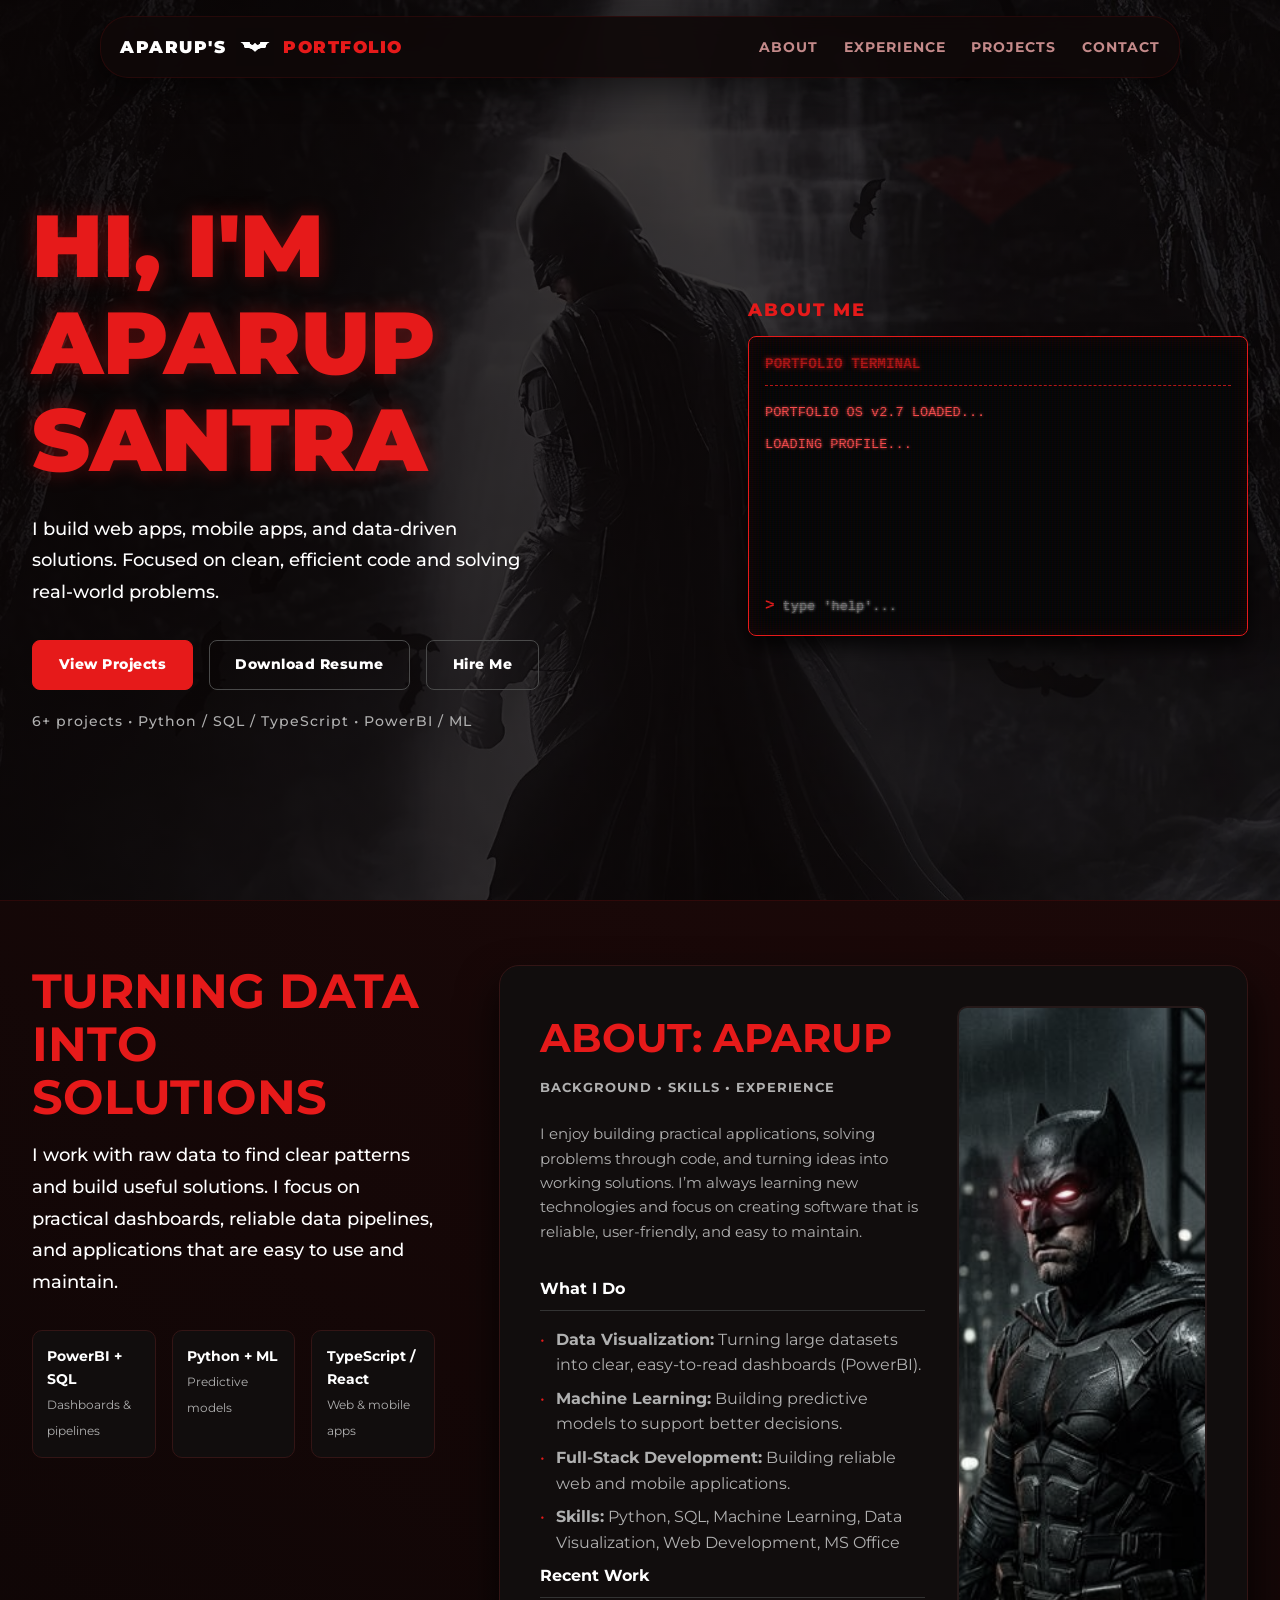
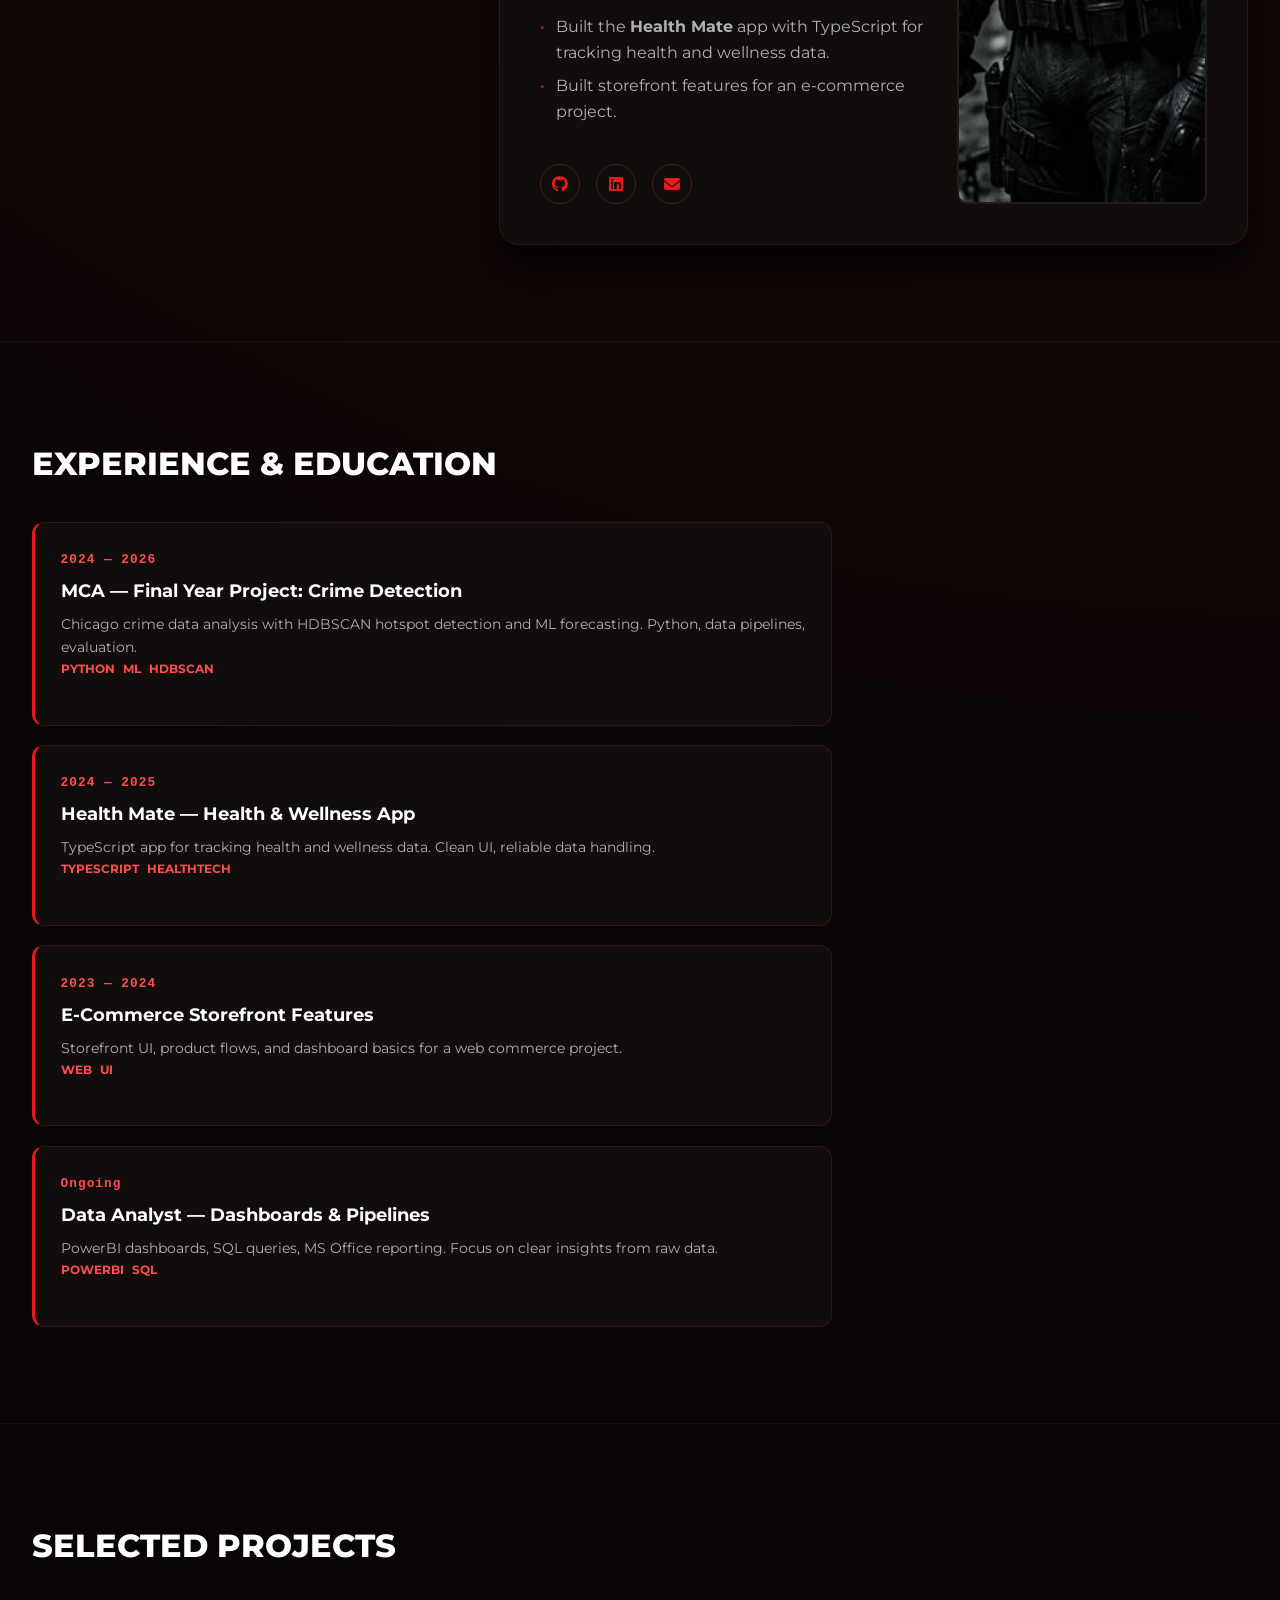
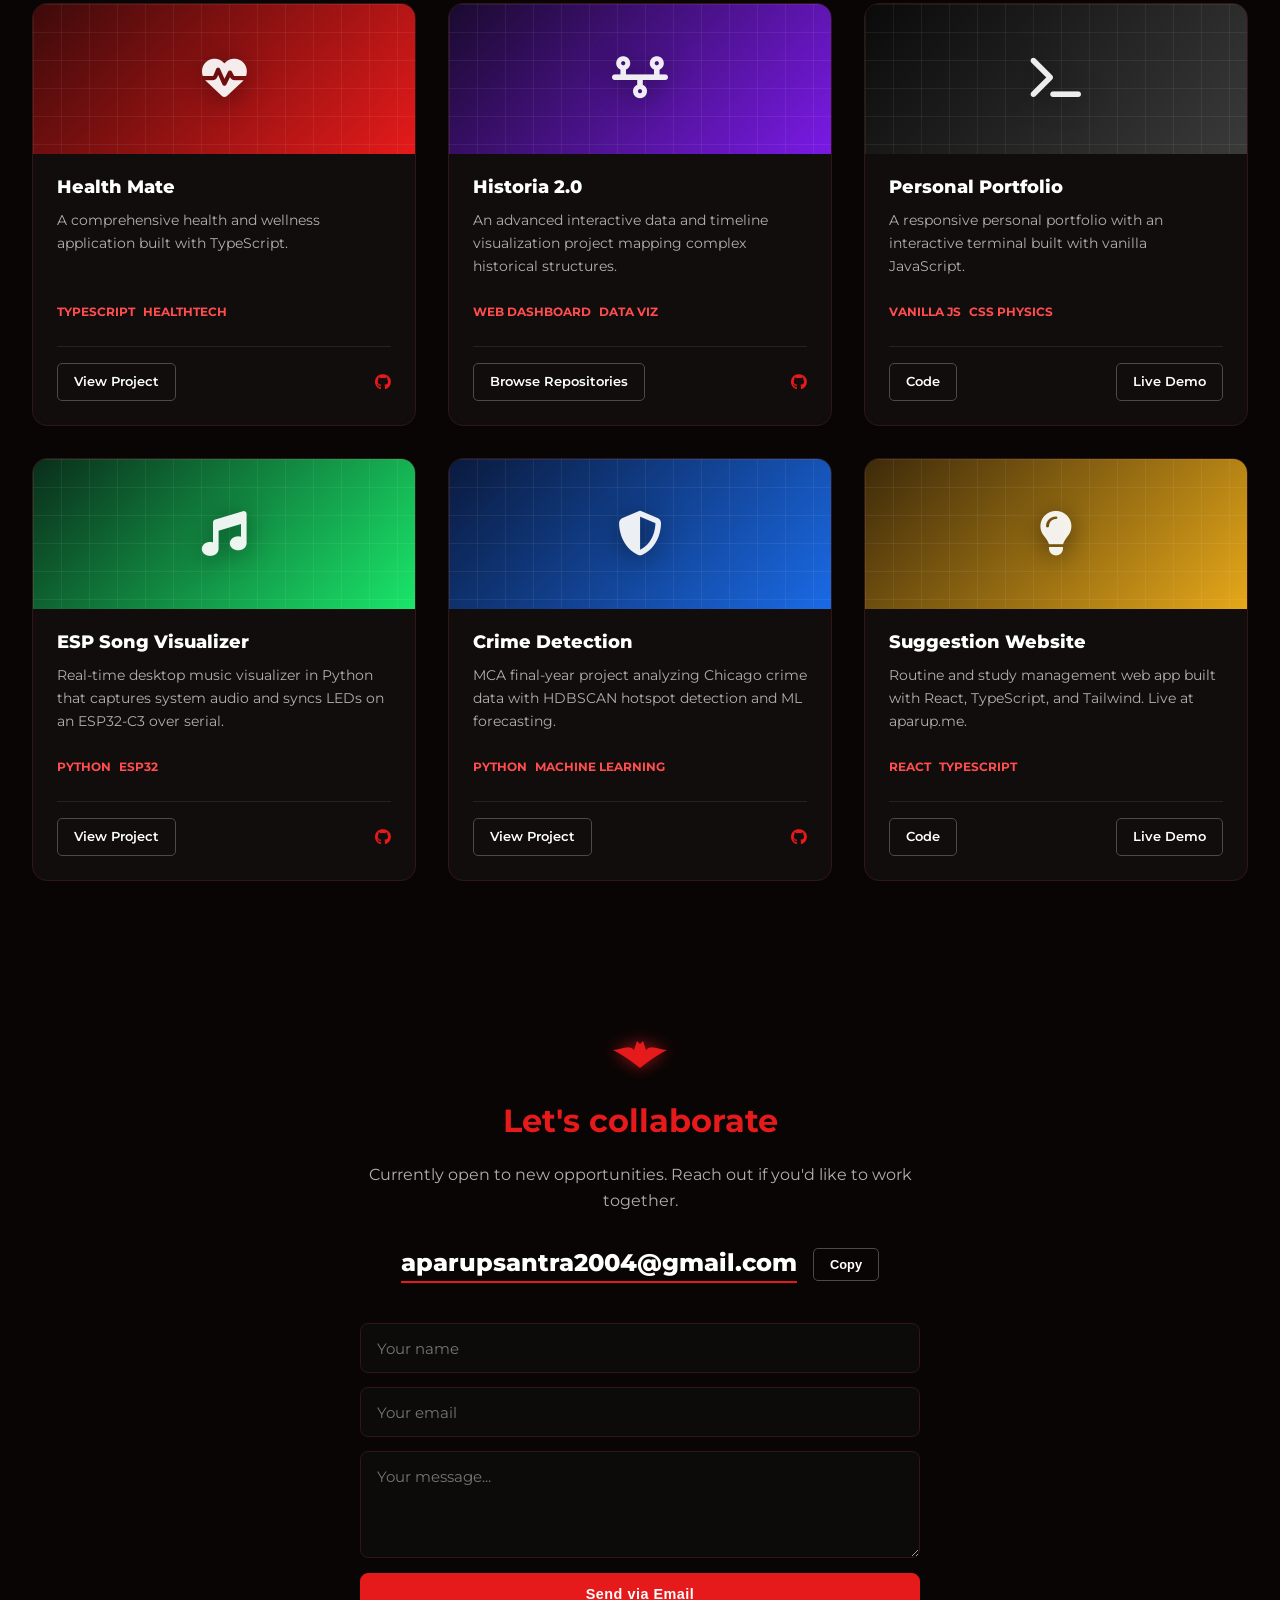
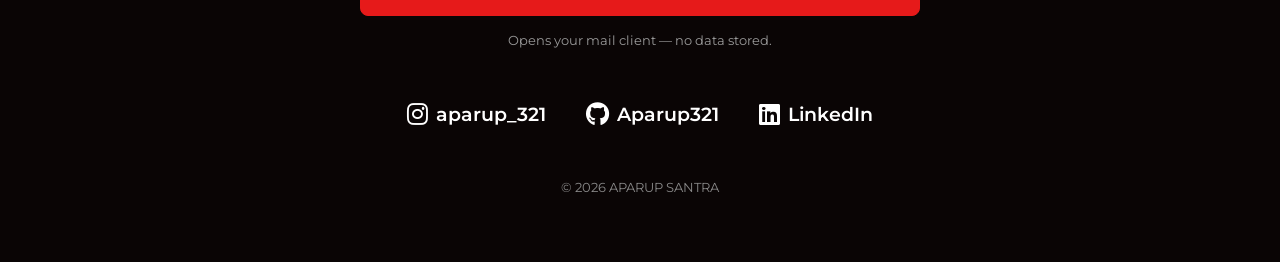
==== commit b65254b2: "feat: enhance 404 page, update metadata, and improve service worker caching; add security headers" ====
--- a/index.html
+++ b/index.html
@@ -12,12 +12,13 @@
     <meta name="mobile-web-app-capable" content="yes">
     <meta name="referrer" content="strict-origin-when-cross-origin">
     <link rel="preload" as="image" href="assets/images/batcave-bg.webp" type="image/webp" fetchpriority="high">
-    <meta name="description" content="Portfolio of Aparup Santra - Data Analyst and Software Developer building web apps, mobile apps, and data solutions.">
+    <meta name="description" content="Aparup Santra is a software engineer and data analyst building web apps, mobile apps, dashboards, and data-driven solutions.">
+    <meta name="author" content="Aparup Santra">
     <meta name="theme-color" content="#0a0505">
     <link rel="canonical" href="https://aparup.xyz/">
     <meta property="og:type" content="website">
     <meta property="og:title" content="Aparup Santra - Software Engineer &amp; Tech Enthusiast">
-    <meta property="og:description" content="I build web apps, mobile apps, and data-driven solutions. Focused on clean, efficient code and solving real-world problems.">
+    <meta property="og:description" content="Aparup Santra is a software engineer and data analyst building web apps, mobile apps, dashboards, and data-driven solutions.">
     <meta property="og:url" content="https://aparup.xyz/">
     <meta property="og:image" content="https://aparup.xyz/assets/images/og-image.jpg">
     <meta property="og:image:alt" content="Dark Batman-inspired portfolio artwork for Aparup Santra">
@@ -25,8 +26,8 @@
     <meta property="og:image:width" content="1200">
     <meta property="og:image:height" content="630">
     <meta name="twitter:card" content="summary_large_image">
-    <meta name="twitter:title" content="Aparup Santra - Software Engineer & Data Analyst">
-    <meta name="twitter:description" content="Web apps, mobile apps, and data-driven solutions.">
+    <meta name="twitter:title" content="Aparup Santra - Software Engineer &amp; Tech Enthusiast">
+    <meta name="twitter:description" content="Aparup Santra is a software engineer and data analyst building web apps, mobile apps, dashboards, and data-driven solutions.">
     <meta name="twitter:image" content="https://aparup.xyz/assets/images/og-image.jpg">
     <meta name="twitter:image:alt" content="Dark Batman-inspired portfolio artwork for Aparup Santra">
     <link rel="preconnect" href="https://fonts.googleapis.com">
@@ -43,6 +44,17 @@
       "name": "Aparup Santra",
       "url": "https://aparup.xyz/",
        "jobTitle": "Software Engineer & Tech Enthusiast",
+       "description": "Aparup Santra is a software engineer and data analyst building web apps, mobile apps, dashboards, and data-driven solutions.",
+       "image": "https://aparup.xyz/assets/images/og-image.jpg",
+       "knowsAbout": [
+         "Python",
+         "SQL",
+         "TypeScript",
+         "React",
+         "Power BI",
+         "Machine Learning",
+         "Data Visualization"
+       ],
       "email": "mailto:aparupsantra2004@gmail.com",
       "sameAs": [
         "https://github.com/Aparup321",
@@ -84,7 +96,7 @@
             <div class="hero-left">
                 <!-- Bat Signal Background -->
                 <div class="bat-signal" aria-hidden="true">
-                    <svg viewBox="0 0 100 50" style="fill: var(--accent-red);">
+                    <svg class="bat-signal-svg" viewBox="0 0 100 50">
                         <path d="M 50 45 Q 25 25 5 15 C 20 15 30 5 40 15 L 45 0 L 50 5 L 55 0 L 60 15 C 70 5 80 15 95 15 Q 75 25 50 45 Z" />
                     </svg>
                 </div>
@@ -99,11 +111,11 @@
             </div>
 
             <div class="hero-right">
-                <div style="width:100%;max-width:500px;">
+                <div class="hero-terminal-wrap">
                 <p
-                    style="color: var(--accent-red); font-weight: 800; margin-bottom: 0.8rem; font-size: 1.1rem; letter-spacing: 2px;">
+                    class="terminal-label">
                     ABOUT ME</p>
-                <div class="terminal-container" style="margin-top: 0;">
+                <div class="terminal-container">
                     <div class="terminal-header">PORTFOLIO TERMINAL</div>
                     <div id="terminal-output" role="log" aria-label="Terminal output" aria-live="off"></div>
                     <div id="terminal-announcer" class="visually-hidden" aria-live="polite" aria-atomic="true"></div>
@@ -120,13 +132,12 @@
     </section>
 
     <!-- About Details Section -->
-    <section class="hero" id="about-details"
-        style="min-height: auto; padding-top: 4rem; padding-bottom: 6rem; border-top: 1px solid rgba(255, 30, 30, 0.1);">
-        <div class="container hero-grid" style="align-items: flex-start;">
+    <section class="hero about-details-section" id="about-details">
+        <div class="container hero-grid about-details-grid">
 
             <!-- Left Side Intro -->
             <div class="hero-left">
-                <h2 class="glitch-title" style="font-size: 3rem; color: var(--accent-red); margin-bottom: 1rem; line-height: 1.1;">TURNING DATA<br>INTO SOLUTIONS</h2>
+                <h2 class="glitch-title about-intro-title">TURNING DATA<br>INTO SOLUTIONS</h2>
                 <p>I work with raw data to find clear patterns and build useful solutions. I focus on practical dashboards, reliable data pipelines, and applications that are easy to use and maintain.</p>
                 <div class="about-highlights">
                     <div><strong>PowerBI + SQL</strong><span>Dashboards & pipelines</span></div>
@@ -137,21 +148,20 @@
 
             <!-- Right Side Details Card -->
             <div class="hero-right">
-                <div class="hero-card" style="max-width: 100%; width: 100%;">
+                <div class="hero-card about-card">
                     <div class="hero-card-content">
                         <h2 class="glitch-title">ABOUT: APARUP</h2>
                         <h3>Background • Skills • Experience</h3>
 
-                        <p style="color: var(--text-muted); margin-bottom: 2rem; font-size: 0.95rem;">
+                        <p class="about-summary">
                            I enjoy building practical applications, solving problems through code, and turning
                             ideas into working solutions. I’m always learning new technologies and focus on 
                             creating software that is reliable, user-friendly, and easy to maintain.
                         </p>
 
-                        <h4
-                            style="color: white; margin-bottom: 1rem; border-bottom: 1px solid #333; padding-bottom: 0.5rem;">
+                        <h4 class="bio-heading">
                             What I Do</h4>
-                        <ul class="bio-list" style="margin-bottom: 2rem;">
+                        <ul class="bio-list bio-list-spaced">
                             <li><strong>Data Visualization:</strong> Turning large datasets into clear, easy-to-read dashboards (PowerBI).</li>
                             <li><strong>Machine Learning:</strong> Building predictive models to support better decisions.</li>
                             <li><strong>Full-Stack Development:</strong> Building reliable web and mobile applications.</li>
@@ -159,8 +169,7 @@
                                 Development, MS Office</li>
                         </ul>
 
-                        <h4
-                            style="color: white; margin-bottom: 1rem; border-bottom: 1px solid #333; padding-bottom: 0.5rem;">
+                        <h4 class="bio-heading">
                             Recent Work</h4>
                         <ul class="bio-list">
                             <li>Built the <strong>Health Mate</strong> app with TypeScript for tracking health and wellness data.</li>
@@ -363,19 +372,18 @@
 
     <footer class="footer" id="contact">
         <div class="container">
-            <div style="width: 60px; margin: 0 auto 1rem auto; animation: pulse 2s infinite;" aria-hidden="true">
-                <svg viewBox="0 0 100 50"
-                    style="fill: var(--accent-red); filter: drop-shadow(0 0 8px rgba(255, 30, 30, 0.6));">
+            <div class="footer-bat" aria-hidden="true">
+                <svg class="footer-bat-svg" viewBox="0 0 100 50">
                     <path
                         d="M 50 45 Q 25 25 5 15 C 20 15 30 5 40 15 L 45 0 L 50 5 L 55 0 L 60 15 C 70 5 80 15 95 15 Q 75 25 50 45 Z" />
                 </svg>
             </div>
-            <h2 style="color: var(--accent-red); margin-bottom: 1rem; font-size: 2rem;">Let's collaborate</h2>
-            <p style="color: var(--text-muted); font-size: 1rem; max-width: 600px; margin: 0 auto;">Currently open to
+            <h2 class="footer-title">Let's collaborate</h2>
+            <p class="footer-description">Currently open to
                 new opportunities. Reach out if you'd like to work together.</p>
-            <div class="email-row" style="margin-top: 2rem;">
+            <div class="email-row contact-email-row">
                 <a href="mailto:aparupsantra2004@gmail.com"
-                    style="color: white; font-size: 1.5rem; font-weight: 800; text-decoration: none; border-bottom: 2px solid var(--accent-red); transition: all 0.3s ease;">aparupsantra2004@gmail.com</a>
+                    class="contact-email-link">aparupsantra2004@gmail.com</a>
                 <button id="copy-email" type="button" class="btn-small" data-email="aparupsantra2004@gmail.com" aria-label="Copy email address">Copy</button>
             </div>
             <form id="contact-form" class="contact-form" aria-label="Contact form">
@@ -388,8 +396,7 @@
                 <button type="submit" class="btn-primary">Send via Email</button>
                 <p class="form-hint">Opens your mail client — no data stored.</p>
             </form>
-            <div
-                style="margin-top: 3rem; display: flex; justify-content: center; gap: 2.5rem; align-items: center; flex-wrap: wrap;">
+            <div class="footer-socials">
                 <a href="https://www.instagram.com/aparup_321/" target="_blank" rel="noopener" class="footer-social-link">
                     <i class="fab fa-instagram" aria-hidden="true"></i> aparup_321
                 </a>
@@ -400,7 +407,7 @@
                     <i class="fab fa-linkedin" aria-hidden="true"></i> LinkedIn
                 </a>
             </div>
-            <p style="margin-top: 3rem; color: #8a8a8a; font-size: 0.8rem;">© <span id="year">2026</span> APARUP SANTRA</p>
+            <p class="footer-copyright">© <span id="year">2026</span> APARUP SANTRA</p>
         </div>
     </footer>
 
--- a/styles/main.css
+++ b/styles/main.css
@@ -205,6 +205,40 @@
   justify-content: flex-end;
 }
 
+.bat-signal-svg {
+  fill: var(--accent-red);
+}
+
+.hero-terminal-wrap {
+  width: 100%;
+  max-width: 500px;
+}
+
+.terminal-label {
+  color: var(--accent-red);
+  font-weight: 800;
+  margin-bottom: 0.8rem;
+  font-size: 1.1rem;
+  letter-spacing: 2px;
+}
+
+.about-details-section {
+  min-height: auto;
+  padding: 4rem 0 6rem;
+  border-top: 1px solid rgba(255, 30, 30, 0.1);
+}
+
+.about-details-grid {
+  align-items: flex-start;
+}
+
+.about-intro-title {
+  font-size: 3rem;
+  color: var(--accent-red);
+  margin-bottom: 1rem;
+  line-height: 1.1;
+}
+
 /* Hero Card (Batman styling) */
 .hero-card {
   background: var(--panel-bg);
@@ -217,6 +251,11 @@
   max-width: 650px;
 }
 
+.about-card {
+  max-width: 100%;
+  width: 100%;
+}
+
 .hero-card-content {
   flex: 1;
   min-width: 0;
@@ -237,6 +276,23 @@
   text-transform: uppercase;
   letter-spacing: 1px;
   margin-bottom: 1.5rem;
+}
+
+.about-summary {
+  color: var(--text-muted);
+  margin-bottom: 2rem;
+  font-size: 0.95rem;
+}
+
+.bio-heading {
+  color: white;
+  margin-bottom: 1rem;
+  border-bottom: 1px solid #333;
+  padding-bottom: 0.5rem;
+}
+
+.bio-list-spaced {
+  margin-bottom: 2rem;
 }
 
 .bio-list {
@@ -417,6 +473,77 @@
   text-align: center;
   padding: 4rem 2rem;
   background: var(--bg-dark);
+}
+
+.footer-bat {
+  width: 60px;
+  margin: 0 auto 1rem;
+  animation: pulse 2s infinite;
+}
+
+.footer-bat-svg {
+  fill: var(--accent-red);
+  filter: drop-shadow(0 0 8px rgba(255, 30, 30, 0.6));
+}
+
+.footer-title {
+  color: var(--accent-red);
+  margin-bottom: 1rem;
+  font-size: 2rem;
+}
+
+.footer-description {
+  color: var(--text-muted);
+  font-size: 1rem;
+  max-width: 600px;
+  margin: 0 auto;
+}
+
+.contact-email-row {
+  margin-top: 2rem;
+}
+
+.contact-email-link {
+  color: white;
+  font-size: 1.5rem;
+  font-weight: 800;
+  text-decoration: none;
+  border-bottom: 2px solid var(--accent-red);
+  transition: all 0.3s ease;
+}
+
+.footer-socials {
+  margin-top: 3rem;
+  display: flex;
+  justify-content: center;
+  gap: 2.5rem;
+  align-items: center;
+  flex-wrap: wrap;
+}
+
+.footer-copyright {
+  margin-top: 3rem;
+  color: #8a8a8a;
+  font-size: 0.8rem;
+}
+
+.lost {
+  min-height: 100vh;
+  display: flex;
+  align-items: center;
+  justify-content: center;
+  text-align: center;
+  padding: 2rem;
+}
+
+.lost-title {
+  font-size: 4rem;
+  color: var(--accent-red);
+}
+
+.lost-description {
+  color: var(--text-muted);
+  margin: 1rem 0 2rem;
 }
 
 .footer-social-link {
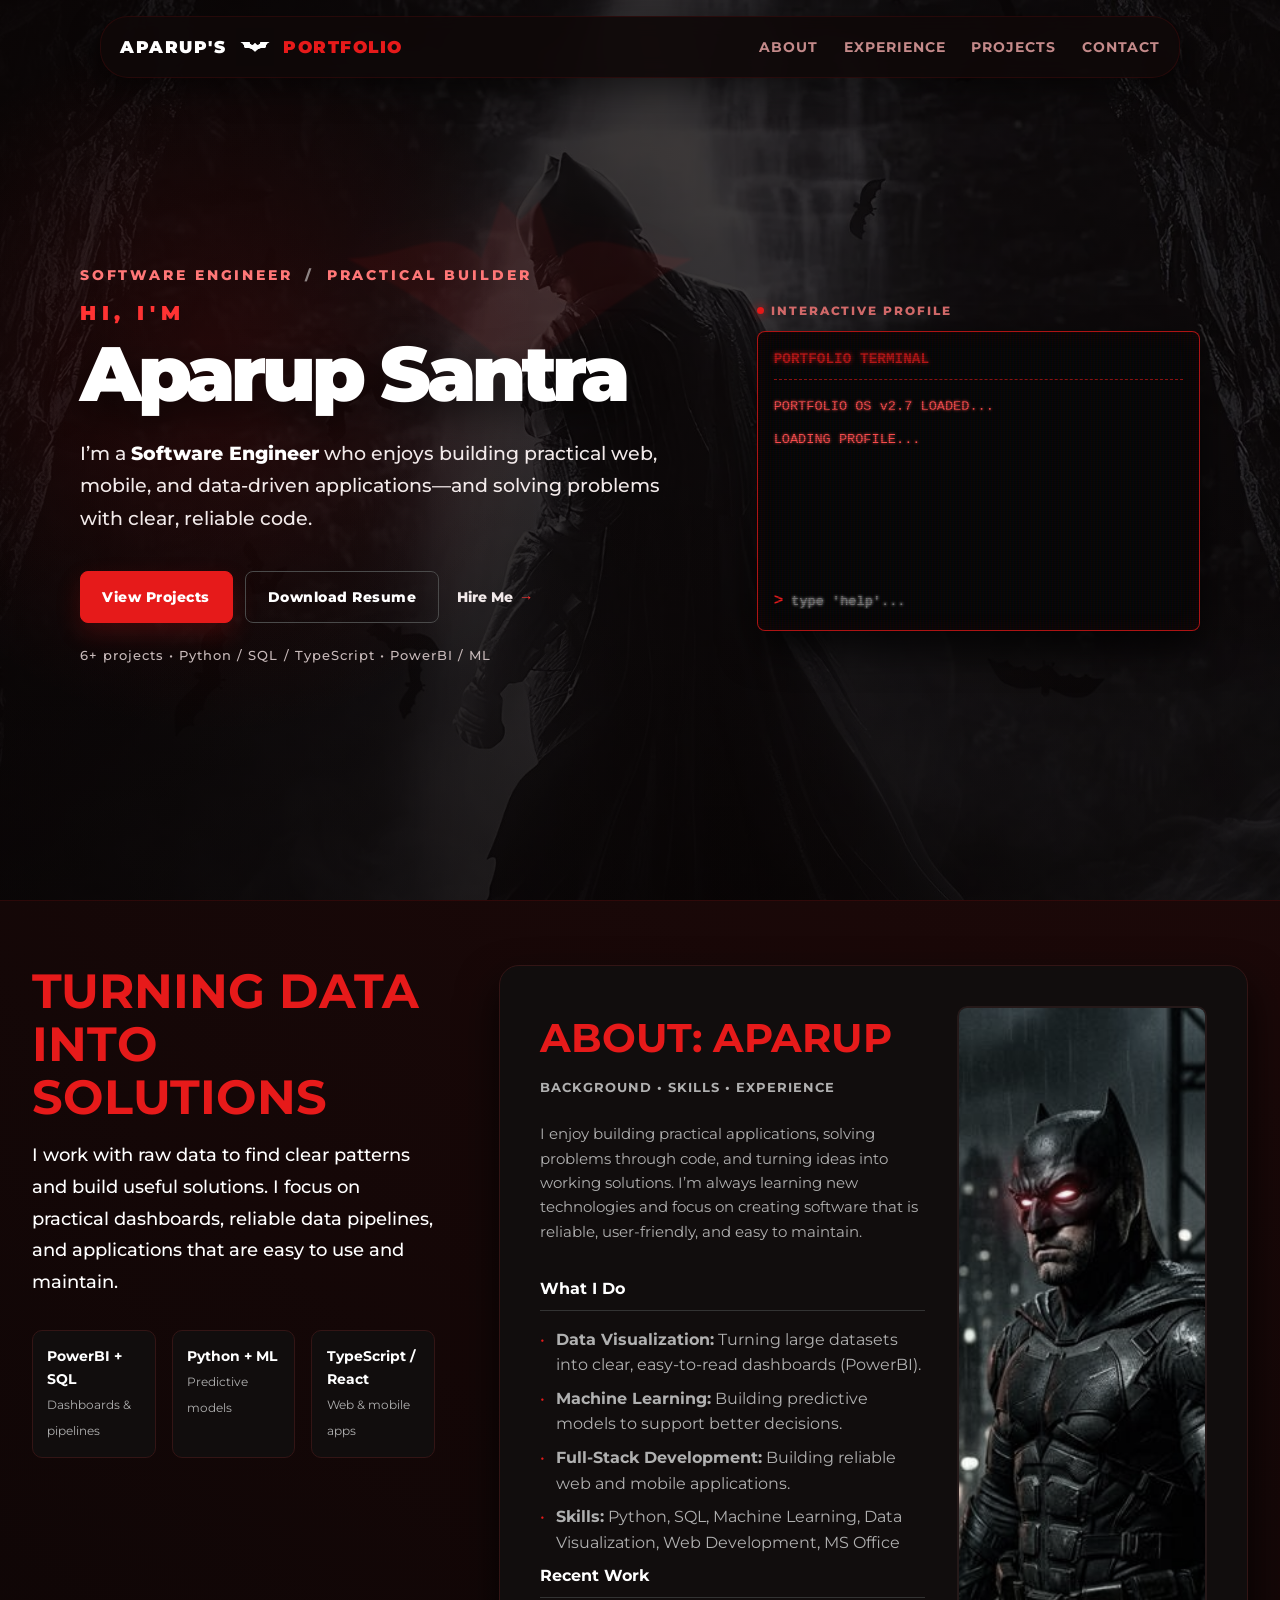
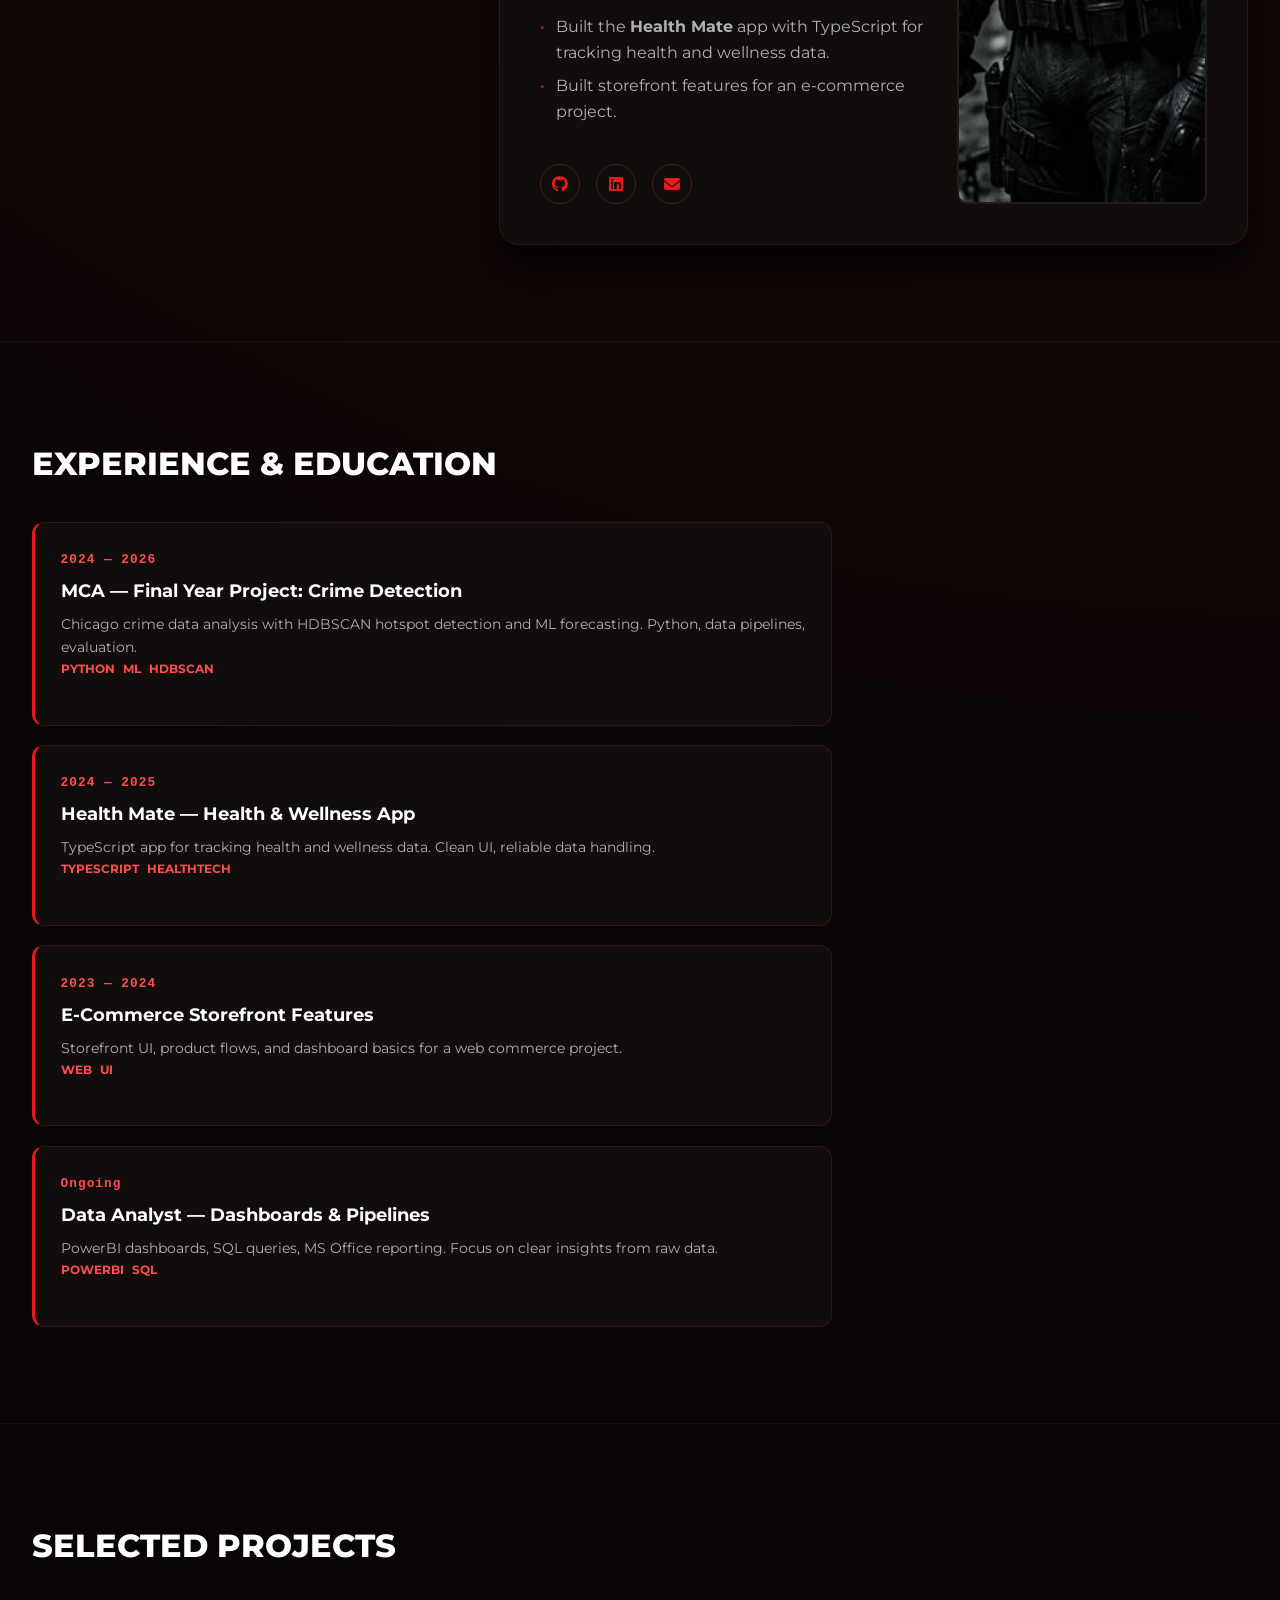
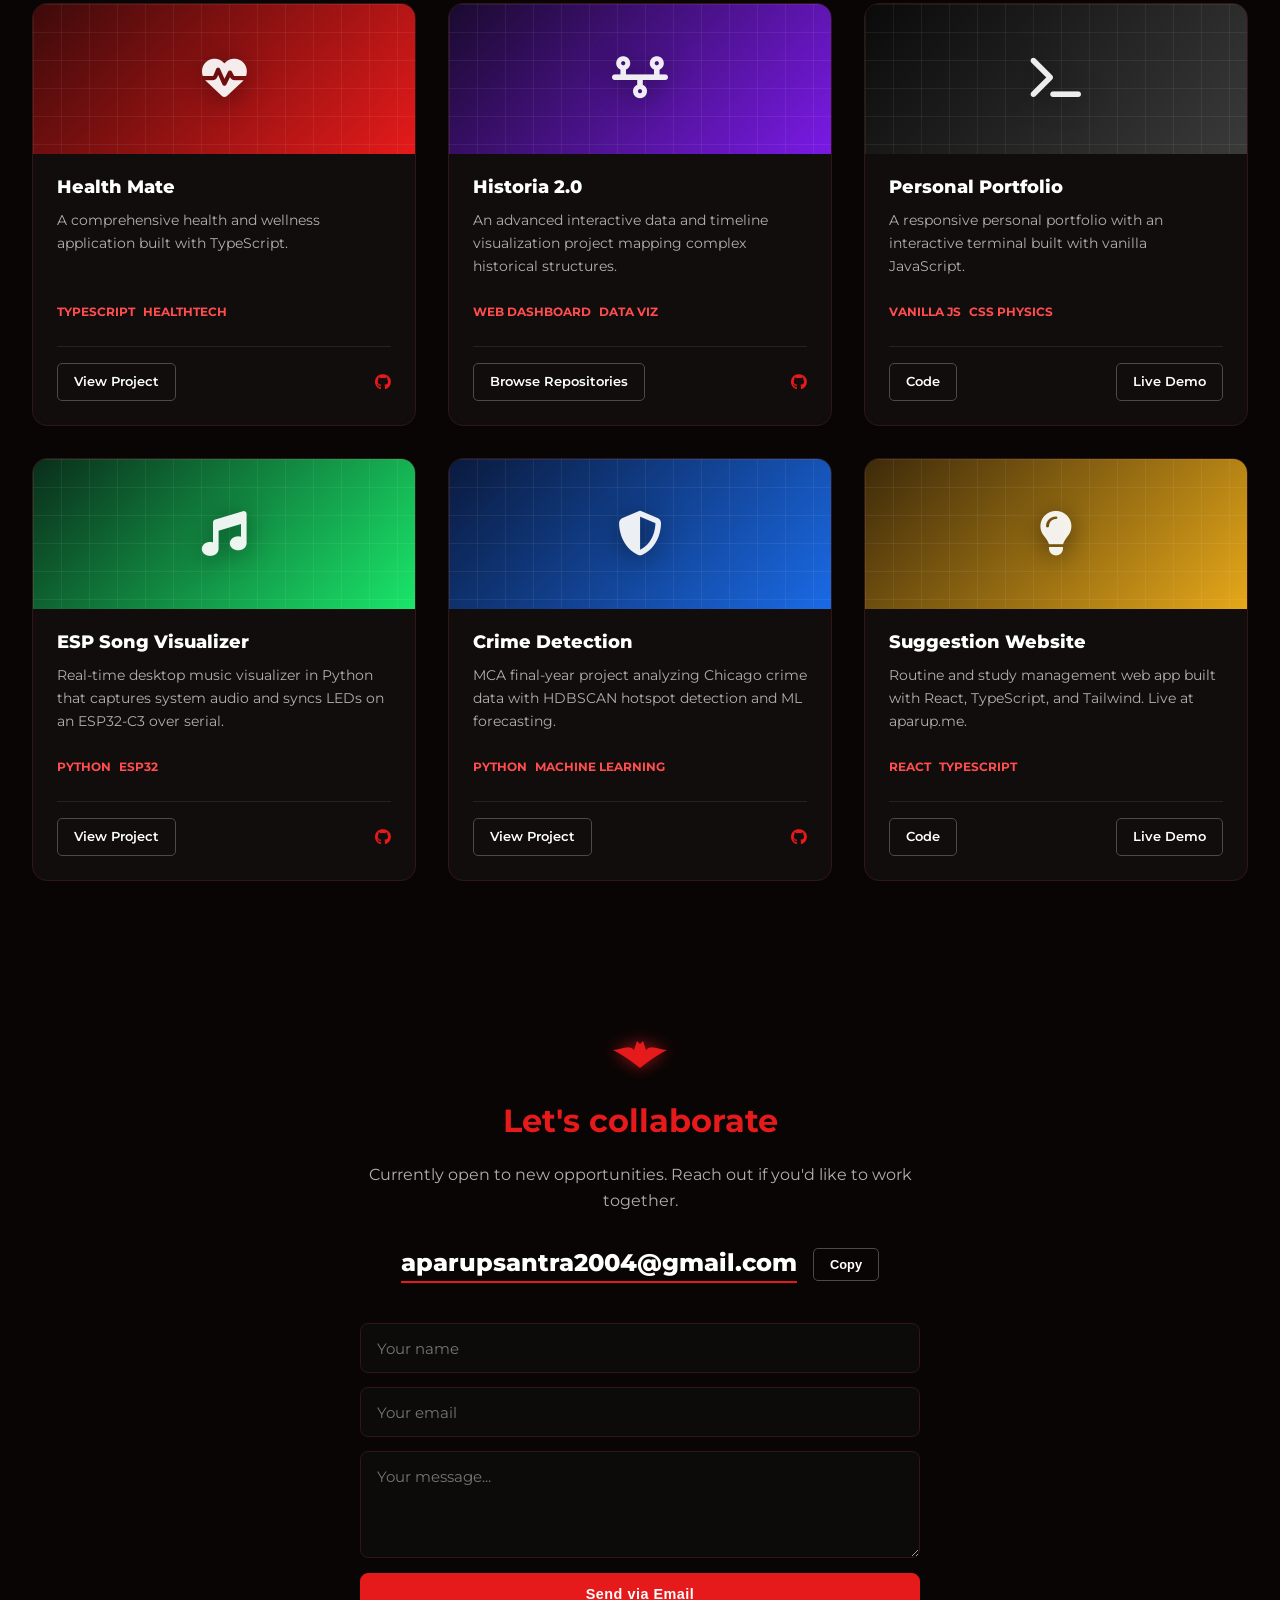
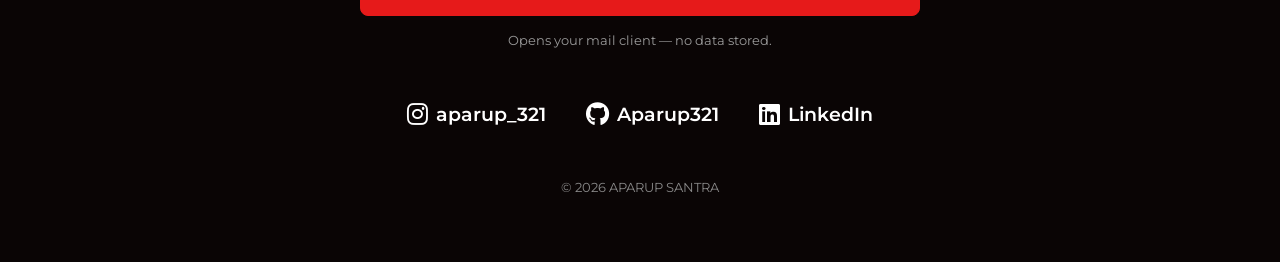
==== commit 7a9847bf: "feat: enhance hero section with improved accessibility, layout, and animations" ====
--- a/index.html
+++ b/index.html
@@ -30,9 +30,6 @@
     <meta name="twitter:description" content="Aparup Santra is a software engineer and data analyst building web apps, mobile apps, dashboards, and data-driven solutions.">
     <meta name="twitter:image" content="https://aparup.xyz/assets/images/og-image.jpg">
     <meta name="twitter:image:alt" content="Dark Batman-inspired portfolio artwork for Aparup Santra">
-    <link rel="preconnect" href="https://fonts.googleapis.com">
-    <link rel="preconnect" href="https://fonts.gstatic.com" crossorigin>
-    <link href="https://fonts.googleapis.com/css2?family=Montserrat:wght@400;500;600;700;800;900&display=swap" rel="stylesheet">
     <!-- Load FontAwesome for icons -->
     <link rel="stylesheet" href="https://cdnjs.cloudflare.com/ajax/libs/font-awesome/6.4.0/css/all.min.css"
         integrity="sha384-iw3OoTErCYJJB9mCa8LNS2hbsQ7M3C0EpIsO/H5+EGAkPGc6rk+V8i04oW/K5xq0" crossorigin="anonymous">
@@ -89,32 +86,34 @@
     </header>
 
     <main id="main" tabindex="-1">
-    <section class="hero" id="about">
-        <div class="container hero-grid">
+    <section class="hero hero-main" id="about" aria-labelledby="hero-title">
+        <div class="container hero-grid hero-main-grid">
 
             <!-- Left Side Intro Text -->
-            <div class="hero-left">
+            <div class="hero-left hero-intro">
                 <!-- Bat Signal Background -->
                 <div class="bat-signal" aria-hidden="true">
                     <svg class="bat-signal-svg" viewBox="0 0 100 50">
                         <path d="M 50 45 Q 25 25 5 15 C 20 15 30 5 40 15 L 45 0 L 50 5 L 55 0 L 60 15 C 70 5 80 15 95 15 Q 75 25 50 45 Z" />
                     </svg>
                 </div>
-                <h1 class="glitch-title">HI, I'M<br>APARUP SANTRA</h1>
-                <p>I build web apps, mobile apps, and data-driven solutions. Focused on clean, efficient code and solving real-world problems.</p>
-                <div class="hero-cta">
+                <p class="hero-eyebrow">SOFTWARE ENGINEER <span aria-hidden="true">/</span> PRACTICAL BUILDER</p>
+                <h1 class="hero-title" id="hero-title">
+                    <span class="hero-title-greeting">HI, I'M</span>
+                    <span class="hero-title-name">Aparup Santra</span>
+                </h1>
+                <p class="hero-lede">I’m a <strong>Software Engineer</strong> who enjoys building practical web, mobile, and data-driven applications—and solving problems with clear, reliable code.</p>
+                <div class="hero-cta" role="group" aria-label="Hero actions">
                     <a href="#work" class="btn-primary">View Projects</a>
                     <a href="assets/resume.pdf" class="btn-secondary" download>Download Resume</a>
-                    <a href="#contact" class="btn-secondary">Hire Me</a>
+                    <a href="#contact" class="hero-contact-link">Hire Me <span aria-hidden="true">→</span></a>
                 </div>
                 <p class="hero-stats">6+ projects • Python / SQL / TypeScript • PowerBI / ML</p>
             </div>
 
-            <div class="hero-right">
+            <div class="hero-right hero-terminal-side">
                 <div class="hero-terminal-wrap">
-                <p
-                    class="terminal-label">
-                    ABOUT ME</p>
+                <p class="terminal-label"><span class="terminal-status" aria-hidden="true"></span> INTERACTIVE PROFILE</p>
                 <div class="terminal-container">
                     <div class="terminal-header">PORTFOLIO TERMINAL</div>
                     <div id="terminal-output" role="log" aria-label="Terminal output" aria-live="off"></div>
--- a/styles/main.css
+++ b/styles/main.css
@@ -1,4 +1,10 @@
-/* Fonts loaded via <link> in index.html for performance (was @import) */
+@font-face {
+  font-family: 'Montserrat';
+  font-style: normal;
+  font-weight: 400 900;
+  font-display: swap;
+  src: url('../assets/fonts/montserrat-latin.woff2') format('woff2');
+}
 
 :root {
   --bg-dark: #0a0505;
@@ -204,6 +210,233 @@
   display: flex;
   justify-content: flex-end;
 }
+
+/* Focused hero hierarchy: keep the cinematic backdrop, but let the name lead. */
+#about.hero-main {
+  position: relative;
+  overflow: hidden;
+}
+
+#about.hero-main::before {
+  content: '';
+  position: absolute;
+  inset: 0;
+  background:
+    radial-gradient(circle at 17% 42%, rgba(230, 26, 26, 0.12), transparent 30%),
+    linear-gradient(180deg, transparent 48%, rgba(5, 2, 2, 0.38) 100%);
+  pointer-events: none;
+  z-index: 0;
+}
+
+#about.hero-main > .container {
+  position: relative;
+  z-index: 1;
+}
+
+#about .hero-main-grid {
+  grid-template-columns: minmax(0, 1.15fr) minmax(320px, 0.85fr);
+  gap: clamp(2.5rem, 6vw, 6rem);
+}
+
+#about .hero-intro {
+  position: relative;
+  isolation: isolate;
+}
+
+#about .hero-intro > :not(.bat-signal) {
+  position: relative;
+  z-index: 1;
+}
+
+#about .bat-signal {
+  top: -4rem;
+  right: -2rem;
+  width: clamp(230px, 30vw, 390px);
+  height: auto;
+  opacity: 0.08;
+  filter: blur(1px) drop-shadow(0 0 24px rgba(230, 26, 26, 0.45));
+  z-index: 0;
+}
+
+#about .hero-eyebrow {
+  margin: 0 0 1rem;
+  color: #ff7777;
+  font-size: clamp(0.72rem, 0.5rem + 0.5vw, 0.95rem);
+  font-weight: 800;
+  letter-spacing: 0.2em;
+  line-height: 1.4;
+}
+
+#about .hero-eyebrow span {
+  color: rgba(255, 255, 255, 0.5);
+  margin: 0 0.35rem;
+}
+
+#about .hero-title {
+  margin: 0 0 1.75rem;
+  color: #fff;
+  font-size: 1rem;
+  font-weight: 900;
+  line-height: 1;
+  text-transform: none;
+  text-shadow: 0 12px 36px rgba(0, 0, 0, 0.65);
+}
+
+#about .hero-title-greeting {
+  display: block;
+  margin-bottom: 0.75rem;
+  color: var(--accent-red-bright);
+  font-size: clamp(0.95rem, 0.7rem + 0.7vw, 1.35rem);
+  letter-spacing: 0.28em;
+  line-height: 1.2;
+}
+
+#about .hero-title-name {
+  display: block;
+  color: #fff;
+  font-size: clamp(3rem, 6vw, 5.8rem);
+  letter-spacing: -0.055em;
+  line-height: 0.94;
+  text-wrap: balance;
+}
+
+#about .hero-lede {
+  max-width: 600px;
+  margin: 0;
+  color: #f2eaea;
+  font-size: clamp(1rem, 0.88rem + 0.35vw, 1.2rem);
+  font-weight: 500;
+  line-height: 1.75;
+}
+
+#about .hero-lede strong {
+  color: #fff;
+  font-weight: 800;
+}
+
+#about .hero-cta {
+  align-items: center;
+  gap: 0.8rem;
+  margin-top: 2.25rem;
+}
+
+#about .hero-cta .btn-primary,
+#about .hero-cta .btn-secondary {
+  min-height: 3.1rem;
+  display: inline-flex;
+  align-items: center;
+  justify-content: center;
+  padding: 0.85rem 1.35rem;
+}
+
+#about .hero-cta .btn-primary {
+  box-shadow: 0 10px 24px rgba(230, 26, 26, 0.2);
+}
+
+#about .hero-cta .btn-primary:hover {
+  background: var(--accent-red-bright);
+  color: #fff;
+  border-color: var(--accent-red-bright);
+  box-shadow: 0 12px 28px rgba(230, 26, 26, 0.35);
+}
+
+#about .hero-cta .btn-secondary:hover {
+  background: rgba(230, 26, 26, 0.08);
+}
+
+#about .hero-contact-link {
+  display: inline-flex;
+  align-items: center;
+  gap: 0.35rem;
+  min-height: 3.1rem;
+  padding: 0.85rem 0.35rem;
+  color: #f2eaea;
+  font-size: 0.9rem;
+  font-weight: 800;
+  text-decoration: none;
+  transition: color 0.25s ease, transform 0.25s ease;
+}
+
+#about .hero-contact-link span {
+  color: var(--accent-red-bright);
+  transition: transform 0.25s ease;
+}
+
+#about .hero-contact-link:hover {
+  color: #fff;
+  transform: translateY(-2px);
+}
+
+#about .hero-contact-link:hover span {
+  transform: translateX(3px);
+}
+
+#about .hero-stats {
+  margin-top: 1.35rem !important;
+  color: #c8baba !important;
+  font-size: 0.8rem !important;
+  letter-spacing: 0.08em;
+  line-height: 1.7;
+}
+
+#about .hero-terminal-side {
+  align-items: center;
+}
+
+#about .hero-terminal-wrap {
+  max-width: 460px;
+  opacity: 0.9;
+}
+
+#about .terminal-label {
+  display: flex;
+  align-items: center;
+  gap: 0.45rem;
+  margin-bottom: 0.7rem;
+  color: #d36a6a;
+  font-size: 0.75rem;
+  letter-spacing: 0.16em;
+}
+
+#about .terminal-status {
+  width: 0.45rem;
+  height: 0.45rem;
+  border-radius: 50%;
+  background: var(--accent-red);
+  box-shadow: 0 0 10px rgba(230, 26, 26, 0.8);
+}
+
+#about .terminal-container {
+  border-color: rgba(230, 26, 26, 0.75);
+  box-shadow: inset 0 0 20px rgba(255, 0, 0, 0.08), 0 18px 36px rgba(0, 0, 0, 0.72);
+}
+
+@keyframes hero-rise {
+  from {
+    opacity: 0;
+    transform: translateY(14px);
+  }
+  to {
+    opacity: 1;
+    transform: translateY(0);
+  }
+}
+
+#about .hero-left.reveal.visible .hero-eyebrow,
+#about .hero-left.reveal.visible .hero-title,
+#about .hero-left.reveal.visible .hero-lede,
+#about .hero-left.reveal.visible .hero-cta,
+#about .hero-left.reveal.visible .hero-stats,
+#about .hero-right.reveal.visible .hero-terminal-wrap {
+  animation: hero-rise 0.7s cubic-bezier(0.22, 1, 0.36, 1) both;
+}
+
+#about .hero-left.reveal.visible .hero-eyebrow { animation-delay: 0.04s; }
+#about .hero-left.reveal.visible .hero-title { animation-delay: 0.1s; }
+#about .hero-left.reveal.visible .hero-lede { animation-delay: 0.17s; }
+#about .hero-left.reveal.visible .hero-cta { animation-delay: 0.24s; }
+#about .hero-left.reveal.visible .hero-stats { animation-delay: 0.31s; }
+#about .hero-right.reveal.visible .hero-terminal-wrap { animation-delay: 0.2s; }
 
 .bat-signal-svg {
   fill: var(--accent-red);
@@ -1217,6 +1450,78 @@
 #to-top.show { opacity: 1; visibility: visible; pointer-events: auto; }
 #to-top:hover { background: var(--accent-red); color: #fff; transform: translateY(-3px); }
 
+@media (max-width: 900px) {
+  #about .hero-main-grid {
+    grid-template-columns: 1fr;
+    gap: 3.5rem;
+  }
+
+  #about .hero-intro {
+    text-align: center;
+  }
+
+  #about .hero-lede {
+    margin-inline: auto;
+  }
+
+  #about .hero-cta {
+    justify-content: center;
+  }
+
+  #about .hero-terminal-side {
+    justify-content: center;
+  }
+
+  #about .hero-terminal-wrap {
+    max-width: min(100%, 520px);
+  }
+}
+
+@media (max-width: 600px) {
+  #about.hero-main {
+    padding-top: 2.75rem;
+    padding-bottom: 4.5rem;
+  }
+
+  #about .hero-title-name {
+    font-size: clamp(2.65rem, 12vw, 4.2rem);
+    letter-spacing: -0.045em;
+  }
+
+  #about .hero-title-greeting {
+    font-size: 0.82rem;
+    letter-spacing: 0.2em;
+  }
+
+  #about .hero-cta {
+    width: min(100%, 22rem);
+    flex-direction: column;
+    align-items: stretch;
+    margin-inline: auto;
+  }
+
+  #about .hero-cta .btn-primary,
+  #about .hero-cta .btn-secondary {
+    width: 100%;
+  }
+
+  #about .hero-contact-link {
+    justify-content: center;
+  }
+
+  #about .hero-stats {
+    max-width: 21rem;
+    margin-inline: auto !important;
+  }
+
+  #about .bat-signal {
+    top: -2.5rem;
+    right: 50%;
+    width: 260px;
+    transform: translateX(50%);
+  }
+}
+
 @media (prefers-reduced-motion: reduce) {
   *,
   *::before,
@@ -1233,5 +1538,15 @@
   }
 
   .reveal { opacity: 1; transform: none; transition: none; }
+  #about .hero-left.reveal.visible .hero-eyebrow,
+  #about .hero-left.reveal.visible .hero-title,
+  #about .hero-left.reveal.visible .hero-lede,
+  #about .hero-left.reveal.visible .hero-cta,
+  #about .hero-left.reveal.visible .hero-stats,
+  #about .hero-right.reveal.visible .hero-terminal-wrap {
+    animation: none !important;
+    opacity: 1;
+    transform: none;
+  }
   html { scroll-behavior: auto; }
 }
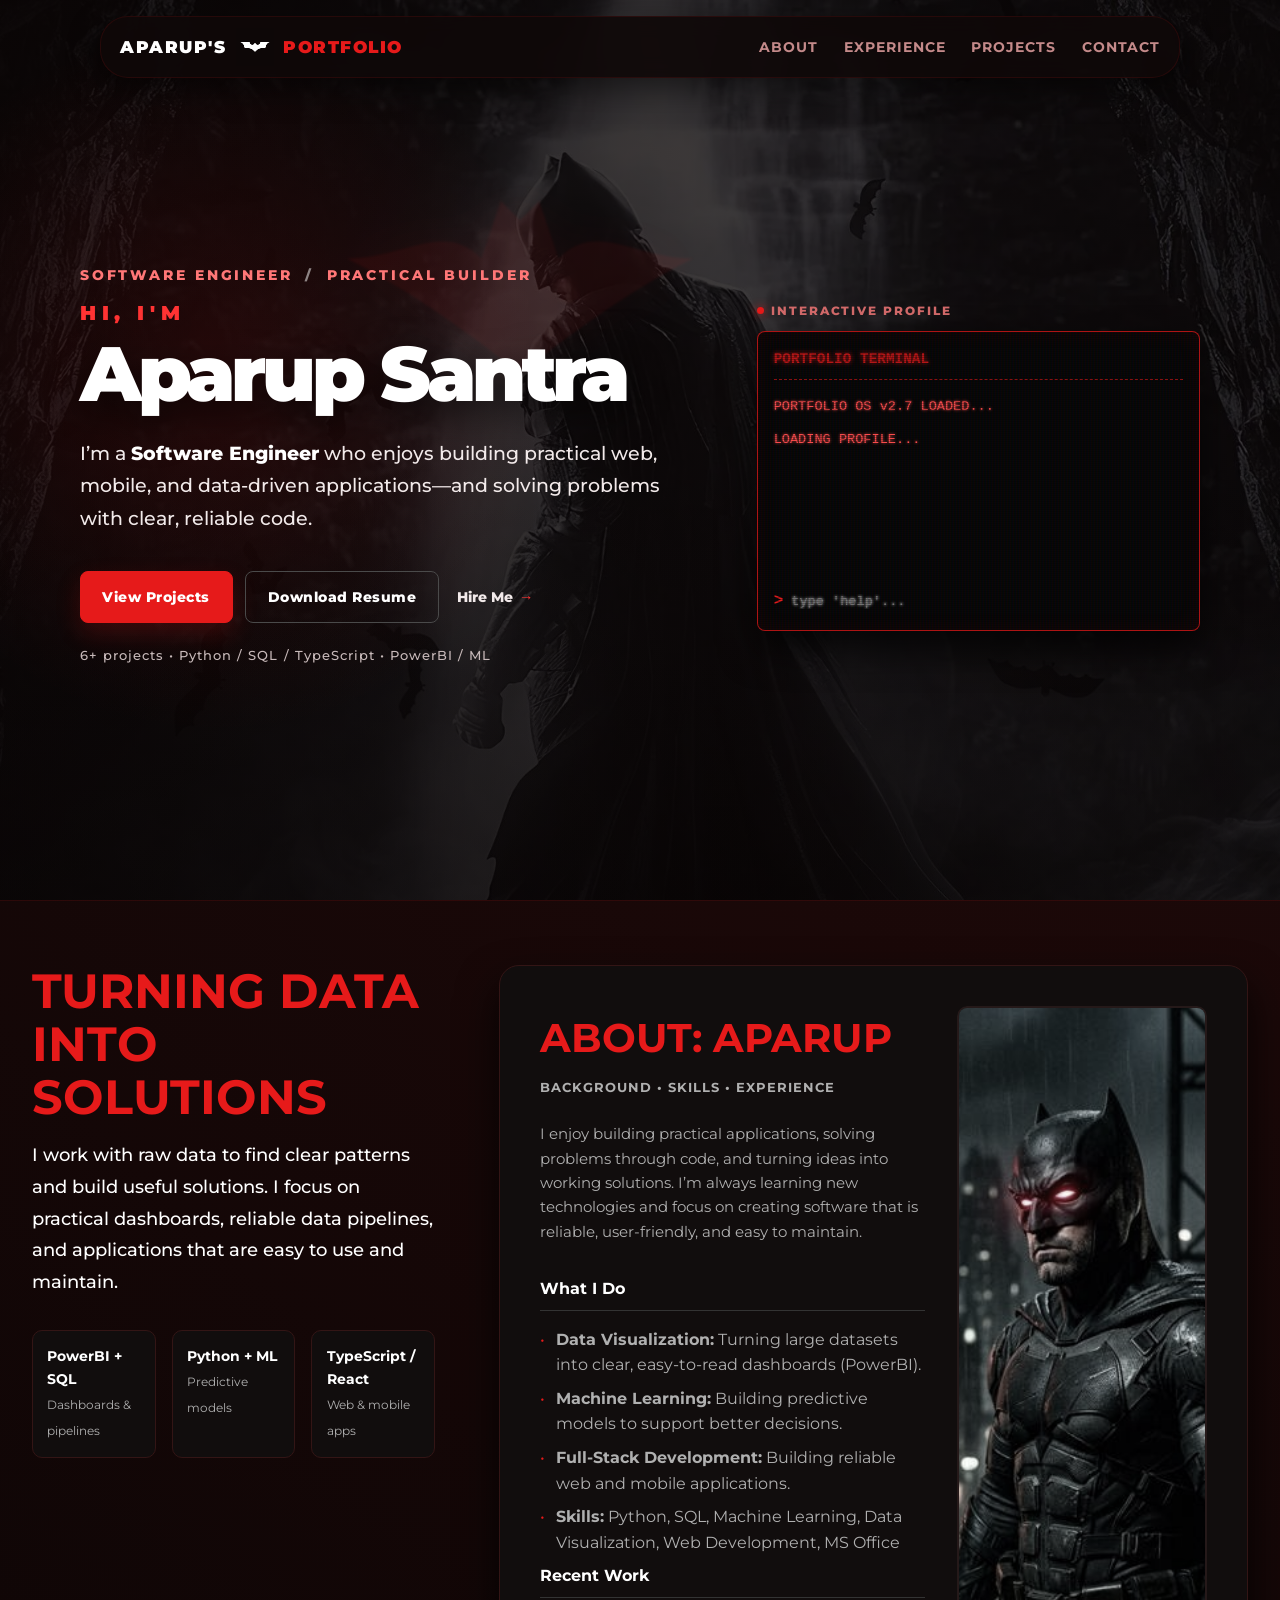
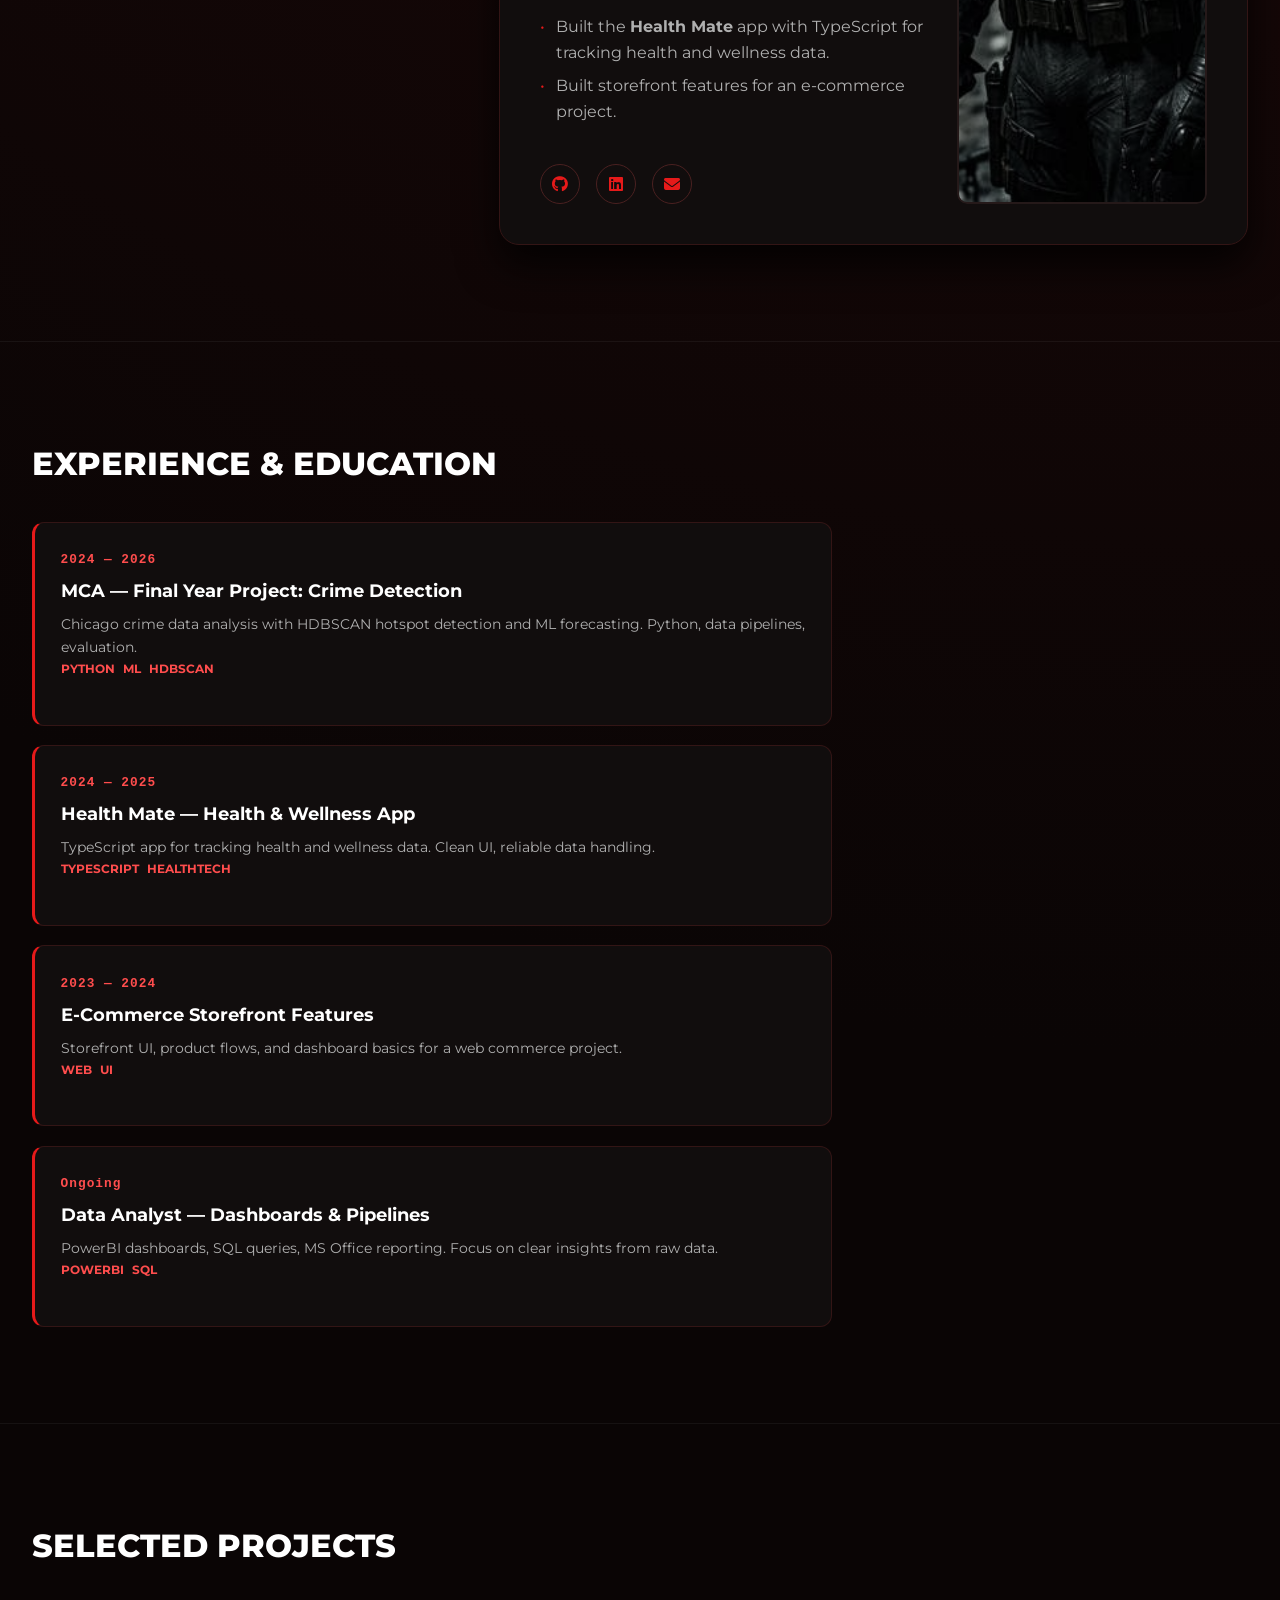
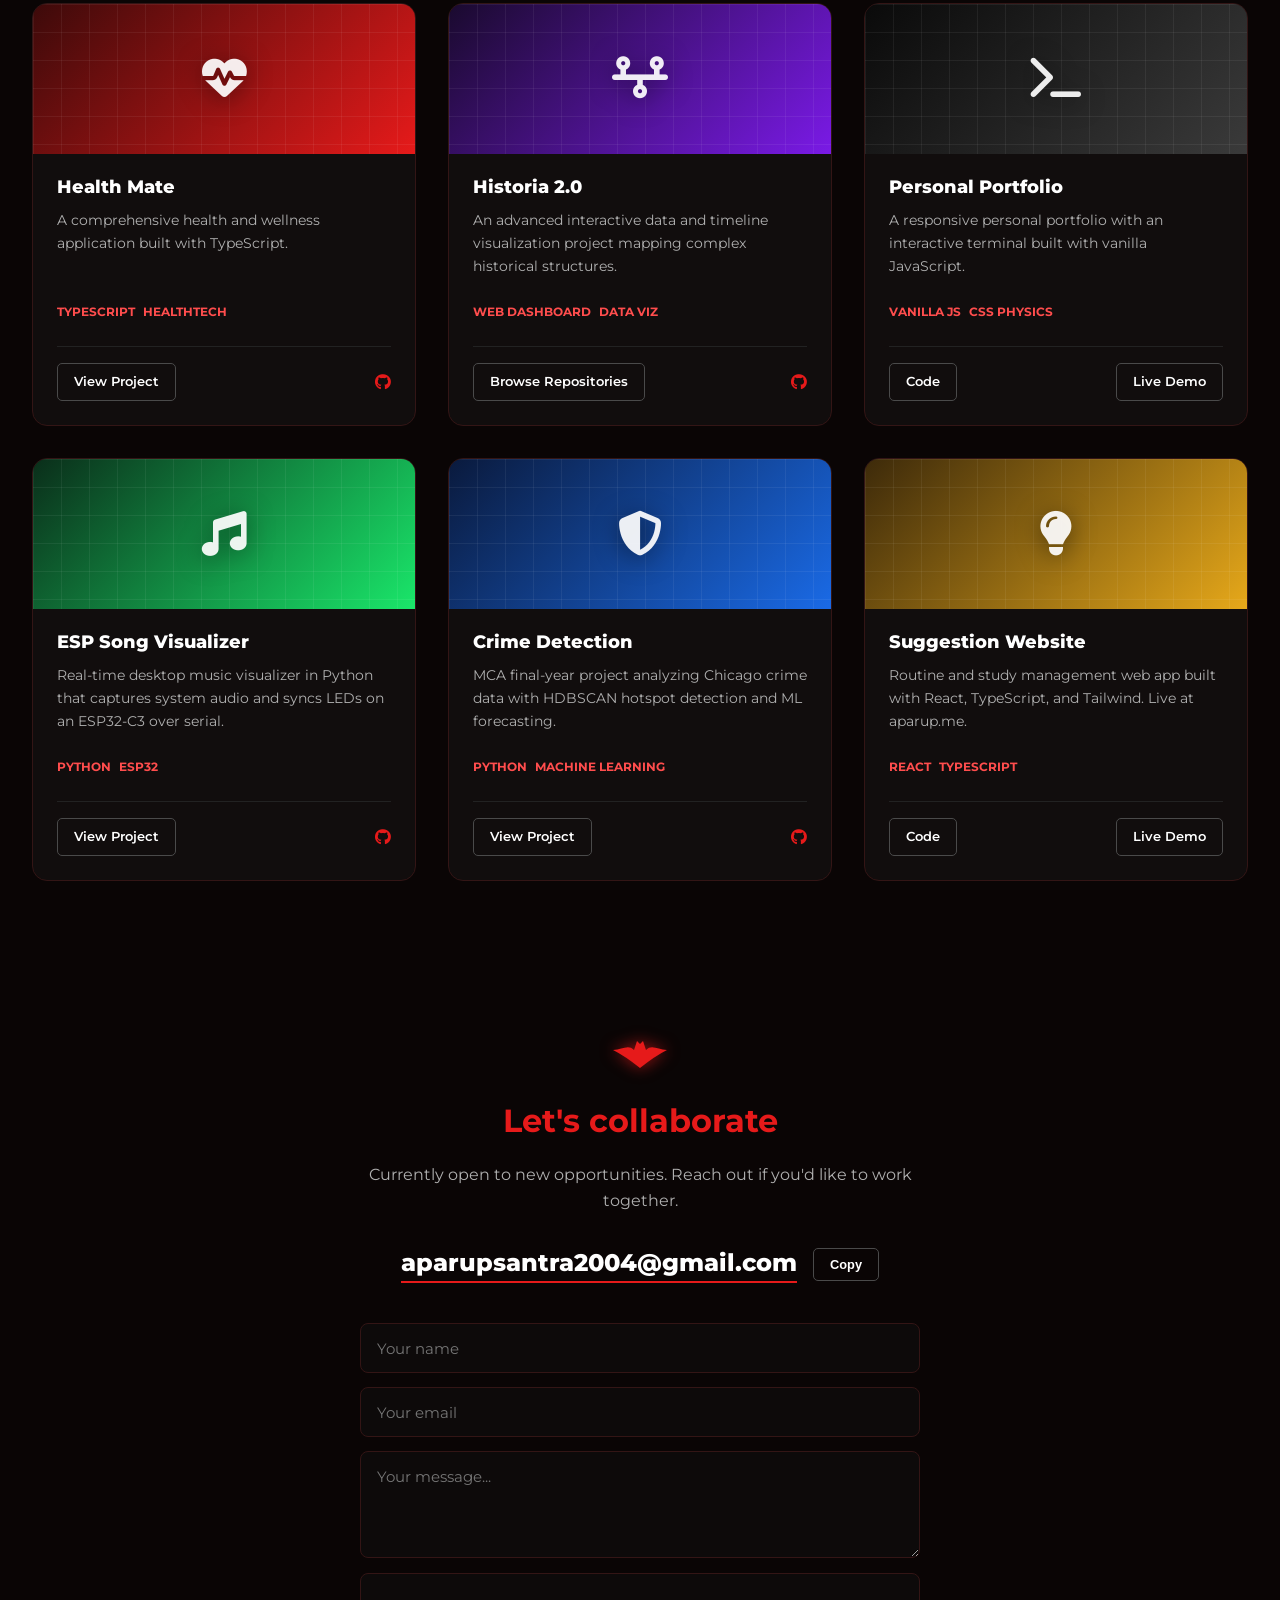
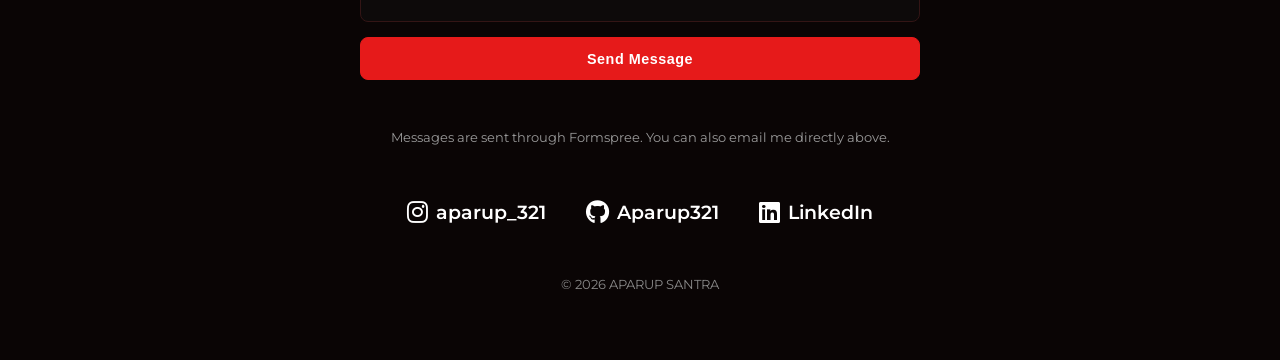
==== commit 02336691: "feat: implement Formspree for contact form submission" ====
--- a/index.html
+++ b/index.html
@@ -385,15 +385,19 @@
                     class="contact-email-link">aparupsantra2004@gmail.com</a>
                 <button id="copy-email" type="button" class="btn-small" data-email="aparupsantra2004@gmail.com" aria-label="Copy email address">Copy</button>
             </div>
-            <form id="contact-form" class="contact-form" aria-label="Contact form">
+            <form id="contact-form" class="contact-form" action="https://formspree.io/f/myeejlvw" method="POST" aria-label="Contact form">
                 <label class="visually-hidden" for="cf-name">Your name</label>
                 <input id="cf-name" name="name" type="text" placeholder="Your name" required autocomplete="name">
                 <label class="visually-hidden" for="cf-email">Your email</label>
                 <input id="cf-email" name="email" type="email" placeholder="Your email" required autocomplete="email">
                 <label class="visually-hidden" for="cf-message">Your message</label>
                 <textarea id="cf-message" name="message" placeholder="Your message..." required rows="4"></textarea>
-                <button type="submit" class="btn-primary">Send via Email</button>
-                <p class="form-hint">Opens your mail client — no data stored.</p>
+                <label class="visually-hidden" for="cf-website">Leave this field blank</label>
+                <input id="cf-website" name="_gotcha" type="text" tabindex="-1" autocomplete="off">
+                <input type="hidden" name="_subject" value="New portfolio contact from aparup.xyz">
+                <button id="contact-submit" type="submit" class="btn-primary">Send Message</button>
+                <p id="form-status" class="form-status" role="status" aria-live="polite" aria-atomic="true"></p>
+                <p class="form-hint">Messages are sent through Formspree. You can also email me directly above.</p>
             </form>
             <div class="footer-socials">
                 <a href="https://www.instagram.com/aparup_321/" target="_blank" rel="noopener" class="footer-social-link">
--- a/styles/main.css
+++ b/styles/main.css
@@ -1361,6 +1361,16 @@
   border-color: var(--accent-red);
   outline: none;
 }
+.form-status {
+  min-height: 1.4em;
+  color: #d8caca;
+  font-size: 0.85rem;
+  text-align: center;
+}
+
+.form-status.is-success { color: #8ff0b0; }
+.form-status.is-error { color: #ff8585; }
+
 .form-hint { color: #9a9a9a; font-size: 0.8rem; text-align: center; }
 
 @keyframes pulse {
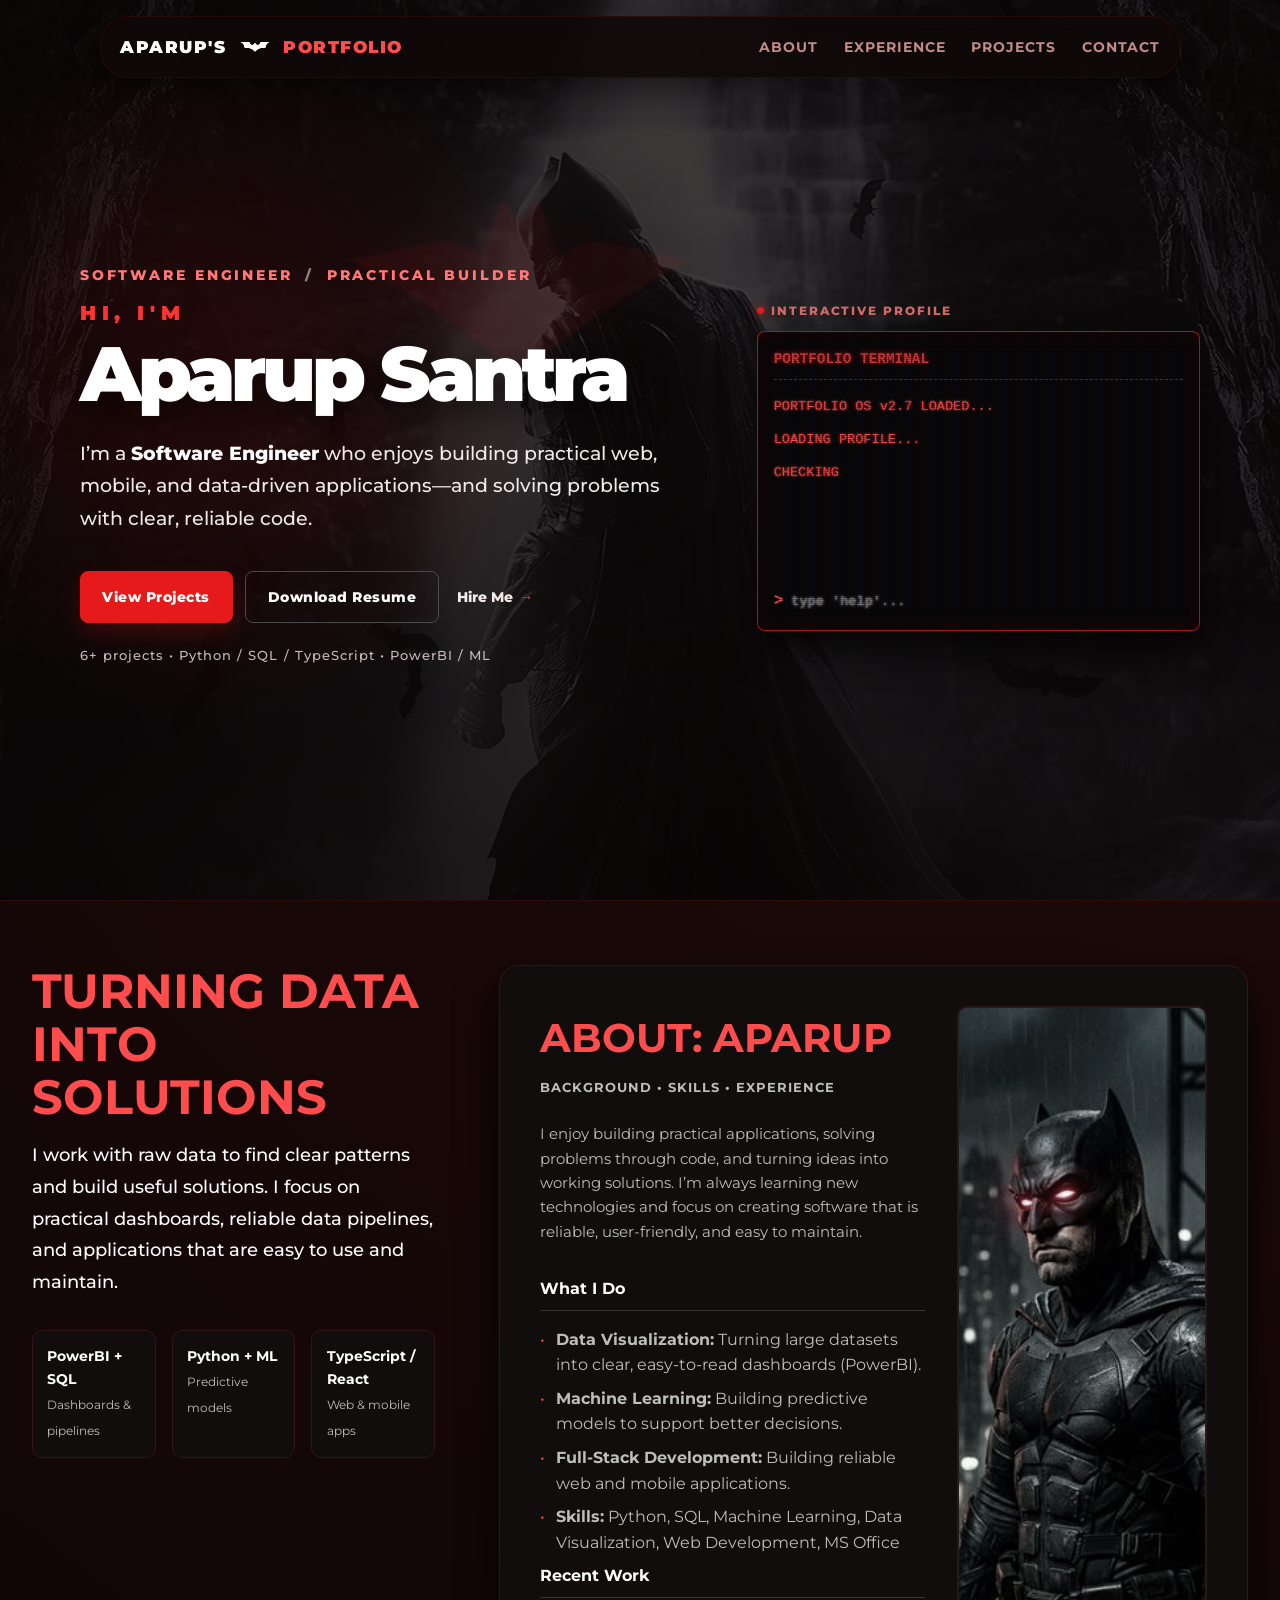
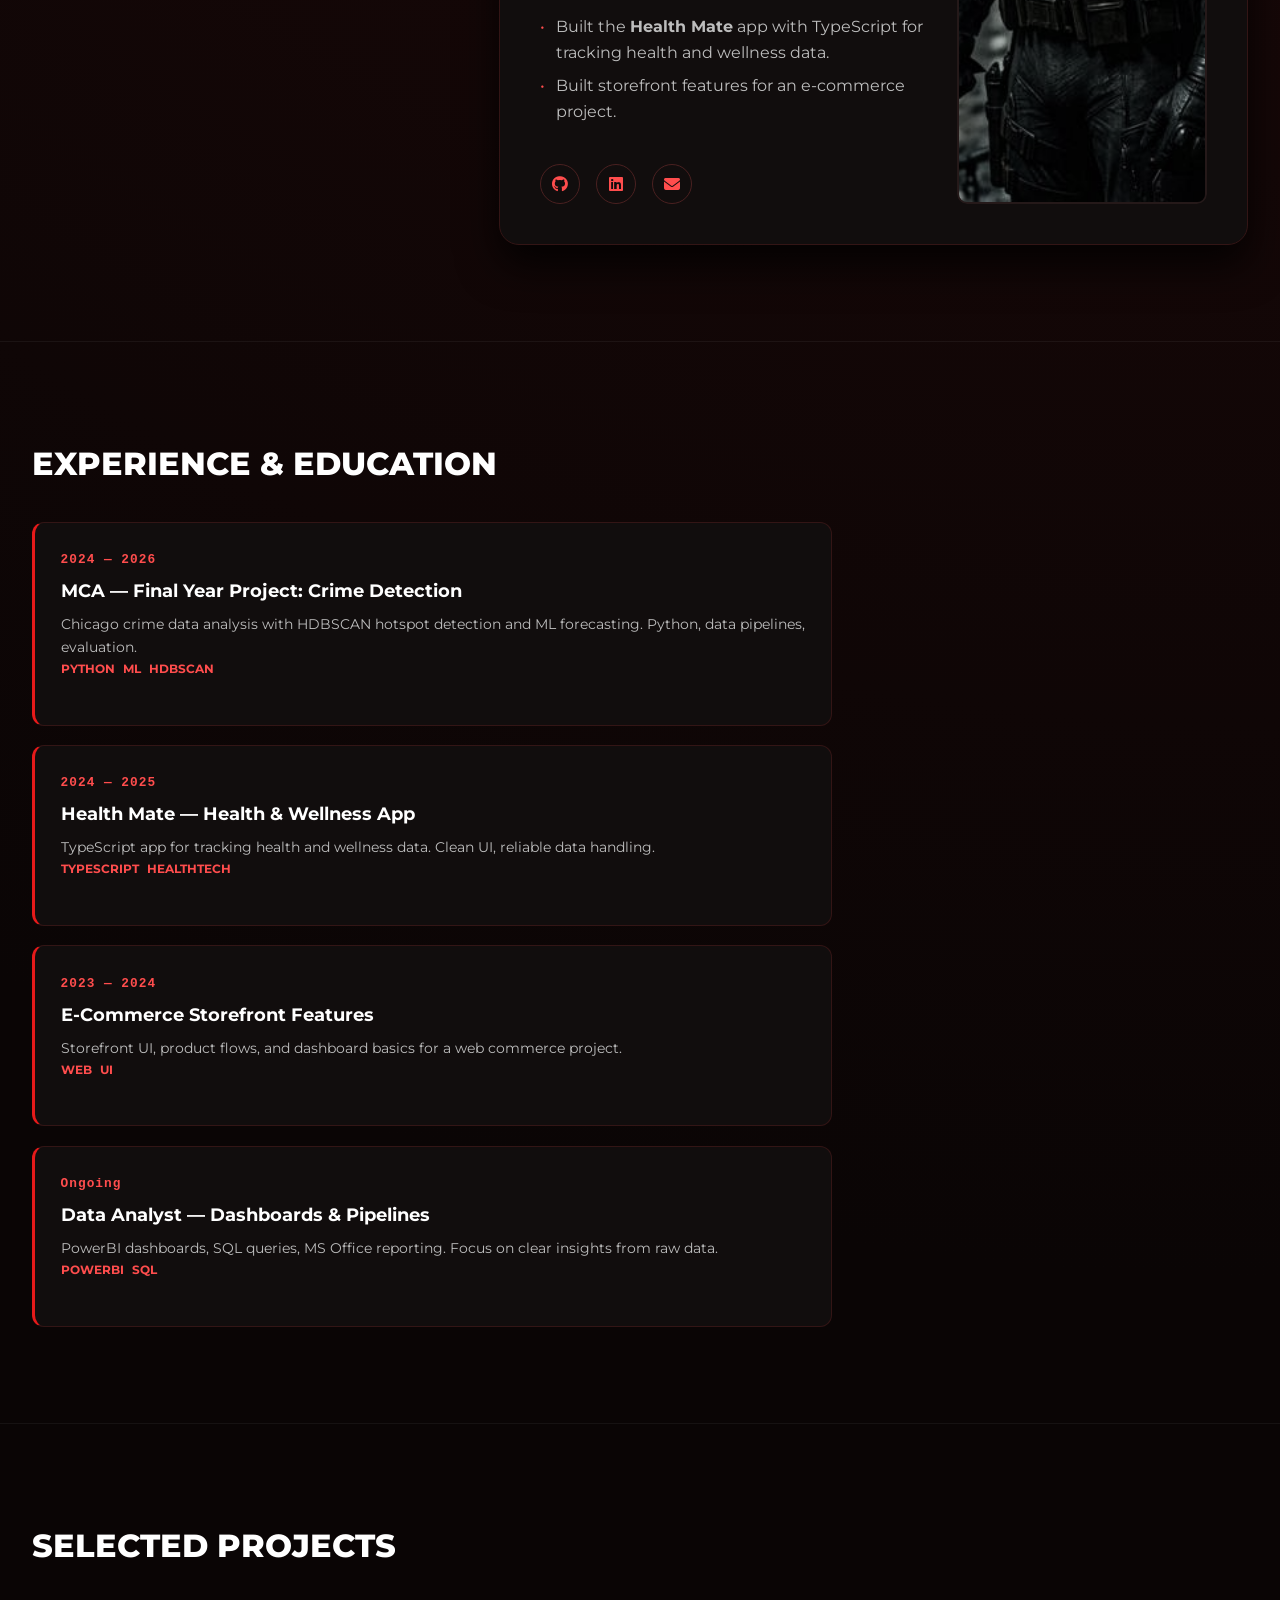
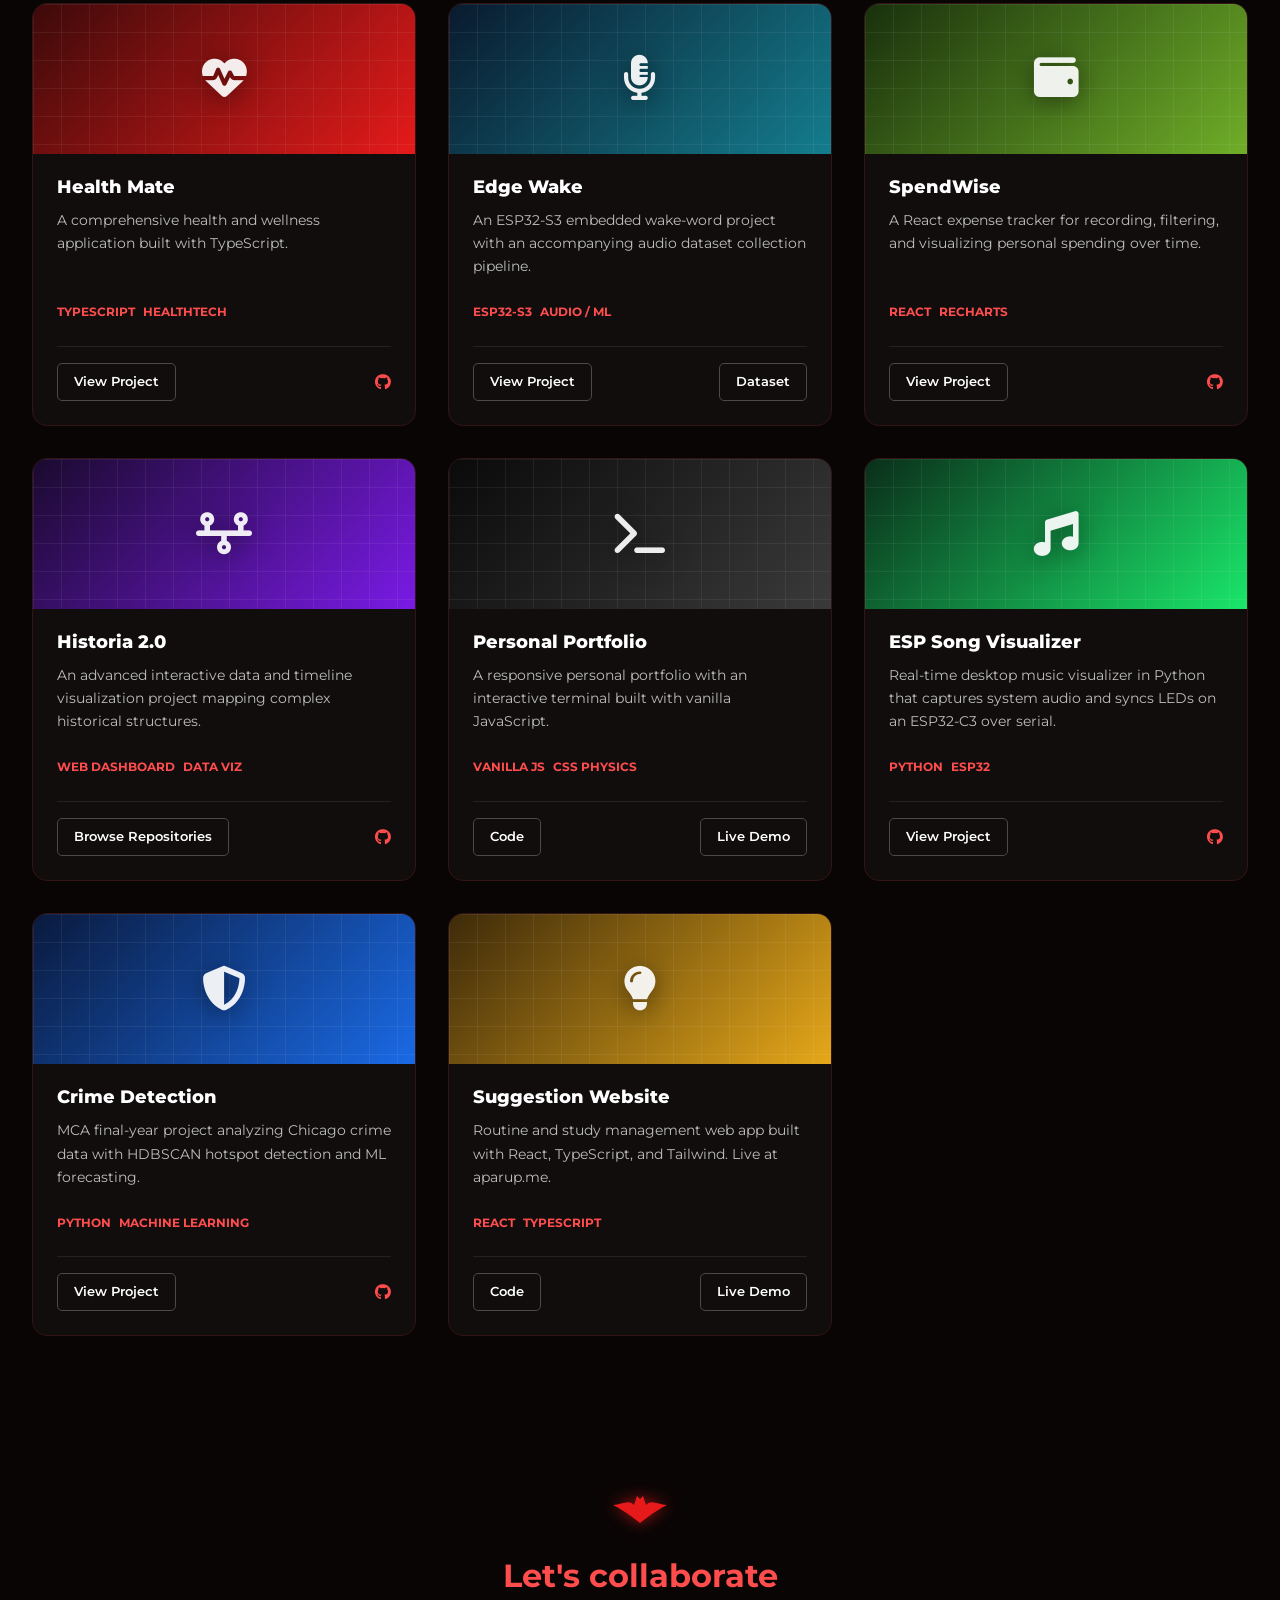
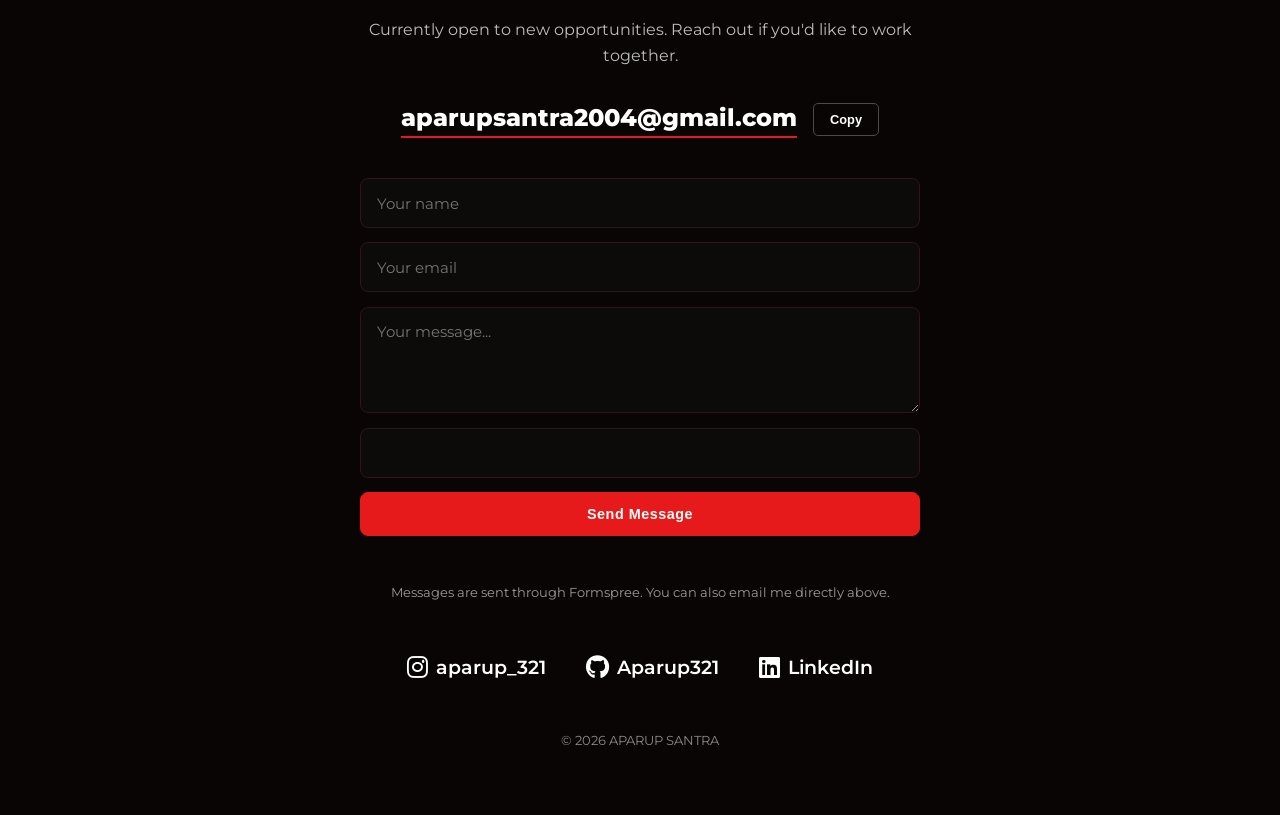
==== commit 6d0be303: "fix: add more projects" ====
--- a/index.html
+++ b/index.html
@@ -255,6 +255,48 @@
 
                 <!-- Project 2 -->
                 <div class="card">
+                    <div class="project-thumb thumb-7">
+                        <i class="fas fa-microphone-lines" aria-hidden="true"></i>
+                    </div>
+                    <h3 class="card-header">
+                        Edge Wake
+                    </h3>
+                    <div class="card-body">
+                        <p>An ESP32-S3 embedded wake-word project with an accompanying audio dataset collection pipeline.</p>
+                        <div class="tags">
+                            <span class="tag">ESP32-S3</span>
+                            <span class="tag">Audio / ML</span>
+                        </div>
+                        <div class="card-footer">
+                            <a href="https://github.com/Aparup321/edge_wake" target="_blank" rel="noopener" class="btn-small">View Project</a>
+                            <a href="https://github.com/Aparup321/edge_wake_dataset" target="_blank" rel="noopener" class="btn-small">Dataset</a>
+                        </div>
+                    </div>
+                </div>
+
+                <!-- Project 3 -->
+                <div class="card">
+                    <div class="project-thumb thumb-8">
+                        <i class="fas fa-wallet" aria-hidden="true"></i>
+                    </div>
+                    <h3 class="card-header">
+                        SpendWise
+                    </h3>
+                    <div class="card-body">
+                        <p>A React expense tracker for recording, filtering, and visualizing personal spending over time.</p>
+                        <div class="tags">
+                            <span class="tag">React</span>
+                            <span class="tag">Recharts</span>
+                        </div>
+                        <div class="card-footer">
+                            <a href="https://github.com/Aparup321/expence_tracker" target="_blank" rel="noopener" class="btn-small">View Project</a>
+                            <i class="fab fa-github card-link-icon" aria-hidden="true"></i>
+                        </div>
+                    </div>
+                </div>
+
+                <!-- Project 4 -->
+                <div class="card">
                     <div class="project-thumb thumb-2">
                         <i class="fas fa-timeline" aria-hidden="true"></i>
                     </div>
@@ -276,7 +318,7 @@
                     </div>
                 </div>
 
-                <!-- Project 3 -->
+                <!-- Project 5 -->
                 <div class="card">
                     <div class="project-thumb thumb-3">
                         <i class="fas fa-terminal" aria-hidden="true"></i>
@@ -297,7 +339,7 @@
                     </div>
                 </div>
 
-                <!-- Project 4 -->
+                <!-- Project 6 -->
                 <div class="card">
                     <div class="project-thumb thumb-4">
                         <i class="fas fa-music" aria-hidden="true"></i>
@@ -319,7 +361,7 @@
                     </div>
                 </div>
 
-                <!-- Project 5 -->
+                <!-- Project 7 -->
                 <div class="card">
                     <div class="project-thumb thumb-5">
                         <i class="fas fa-shield-halved" aria-hidden="true"></i>
@@ -341,7 +383,7 @@
                     </div>
                 </div>
 
-                <!-- Project 6 -->
+                <!-- Project 8 -->
                 <div class="card">
                     <div class="project-thumb thumb-6">
                         <i class="fas fa-lightbulb" aria-hidden="true"></i>
--- a/styles/main.css
+++ b/styles/main.css
@@ -10,9 +10,10 @@
   --bg-dark: #0a0505;
   --bg-gradient: radial-gradient(circle at top right, #240a0a 0%, var(--bg-dark) 50%);
   --accent-red: #e61a1a;
+  --accent-red-text: #ff4d4d;
   --accent-red-bright: #ff3333;
   --text-main: #ffffff;
-  --text-muted: #b0b0b0;
+  --text-muted: #bdbdbd;
   
   --panel-bg: #110d0d;
   --panel-border: 1px solid #331515;
@@ -98,7 +99,7 @@
   white-space: nowrap;
 }
 .brand-left { color: white; }
-.brand-right { color: var(--accent-red); }
+.brand-right { color: var(--accent-red-text); }
 
 .main-logo-img {
   height: 38px;
@@ -193,7 +194,7 @@
   line-height: 1.1;
   text-transform: uppercase;
   margin-bottom: 1.5rem;
-  color: var(--accent-red);
+  color: var(--accent-red-text);
   /* Slight glow as in reference */
   text-shadow: 0 0 20px rgba(230, 26, 26, 0.3);
 }
@@ -448,7 +449,7 @@
 }
 
 .terminal-label {
-  color: var(--accent-red);
+  color: var(--accent-red-text);
   font-weight: 800;
   margin-bottom: 0.8rem;
   font-size: 1.1rem;
@@ -467,7 +468,7 @@
 
 .about-intro-title {
   font-size: 3rem;
-  color: var(--accent-red);
+  color: var(--accent-red-text);
   margin-bottom: 1rem;
   line-height: 1.1;
 }
@@ -498,7 +499,7 @@
 
 .hero-card-content h2 {
   font-size: 2.5rem;
-  color: var(--accent-red);
+  color: var(--accent-red-text);
   margin-bottom: 0.5rem;
   text-transform: uppercase;
 }
@@ -544,7 +545,7 @@
   content: '•';
   position: absolute;
   left: 0;
-  color: var(--accent-red);
+  color: var(--accent-red-text);
 }
 
 .card-socials {
@@ -561,7 +562,7 @@
   display: flex;
   align-items: center;
   justify-content: center;
-  color: var(--accent-red);
+  color: var(--accent-red-text);
   text-decoration: none;
   transition: all 0.2s cubic-bezier(0.25, 1, 0.5, 1);
 }
@@ -650,7 +651,7 @@
 }
 
 .tag {
-  color: var(--accent-red);
+  color: var(--accent-red-text);
   font-size: 0.75rem;
   font-weight: 700;
   text-transform: uppercase;
@@ -679,7 +680,7 @@
 
 .btn-small:hover {
   border-color: var(--accent-red);
-  color: var(--accent-red);
+  color: var(--accent-red-text);
   transform: translate(-3px, -3px);
   box-shadow: 4px 4px 0px var(--accent-red);
 }
@@ -690,7 +691,7 @@
 }
 
 .card-link-icon {
-  color: var(--accent-red);
+  color: var(--accent-red-text);
 }
 
 /* Keep long email addresses inside narrow screens */
@@ -720,7 +721,7 @@
 }
 
 .footer-title {
-  color: var(--accent-red);
+  color: var(--accent-red-text);
   margin-bottom: 1rem;
   font-size: 2rem;
 }
@@ -771,7 +772,7 @@
 
 .lost-title {
   font-size: 4rem;
-  color: var(--accent-red);
+  color: var(--accent-red-text);
 }
 
 .lost-description {
@@ -791,7 +792,7 @@
 }
 
 .footer-social-link:hover {
-  color: var(--accent-red);
+  color: var(--accent-red-text);
   transform: translateY(-3px);
 }
 
@@ -993,7 +994,7 @@
   border-radius: 8px;
   padding: 1rem;
   font-family: 'Courier New', Courier, monospace;
-  color: var(--accent-red);
+  color: var(--accent-red-text);
   box-shadow: inset 0 0 20px rgba(255, 0, 0, 0.1), 0 10px 20px rgba(0,0,0,0.8);
   height: 300px;
   width: 100%;
@@ -1040,8 +1041,8 @@
 }
 
 .system-response {
-  color: #ff4d4d;
-  text-shadow: 0 0 3px #ff4d4d;
+  color: var(--accent-red-text);
+  text-shadow: 0 0 3px var(--accent-red-text);
   margin-bottom: 0.2rem;
 }
 
@@ -1051,7 +1052,7 @@
 }
 
 .error-cmd {
-  color: #ff4d4d;
+  color: var(--accent-red-text);
   font-weight: bold;
 }
 
@@ -1267,7 +1268,7 @@
 }
 .btn-primary:hover {
   background: transparent;
-  color: var(--accent-red);
+  color: var(--accent-red-text);
   transform: translate(-3px, -3px);
   box-shadow: 4px 4px 0 var(--accent-red);
 }
@@ -1278,7 +1279,7 @@
 }
 .btn-secondary:hover {
   border-color: var(--accent-red);
-  color: var(--accent-red);
+  color: var(--accent-red-text);
   transform: translate(-3px, -3px);
   box-shadow: 4px 4px 0 var(--accent-red);
 }
@@ -1320,14 +1321,14 @@
 }
 .timeline-date {
   font-family: 'Courier New', monospace;
-  color: var(--accent-red);
+  color: var(--accent-red-text);
   font-size: 0.8rem;
   letter-spacing: 1px;
   font-weight: 700;
 }
 .timeline-date,
 .tag {
-  color: #ff4d4d;
+  color: var(--accent-red-text);
 }
 .timeline-item h3 { color: #fff; margin: 0.4rem 0 0.5rem; font-size: 1.1rem; }
 .timeline-item p { color: var(--text-muted); font-size: 0.9rem; }
@@ -1423,6 +1424,8 @@
 .thumb-4 { background: linear-gradient(135deg, #0a2e1a, #1ae66a); }
 .thumb-5 { background: linear-gradient(135deg, #0a1a3d, #1a6ae6); }
 .thumb-6 { background: linear-gradient(135deg, #3d2a0a, #e6a81a); }
+.thumb-7 { background: linear-gradient(135deg, #0a1a2e, #147d8d); }
+.thumb-8 { background: linear-gradient(135deg, #19300d, #6fae28); }
 /* Portrait */
 .hero-card-image img {
   border: 2px solid #331515;
@@ -1449,7 +1452,7 @@
   border-radius: 50%;
   border: 1px solid var(--accent-red);
   background: rgba(15,8,8,0.9);
-  color: var(--accent-red);
+  color: var(--accent-red-text);
   cursor: pointer;
   opacity: 0;
   visibility: hidden;
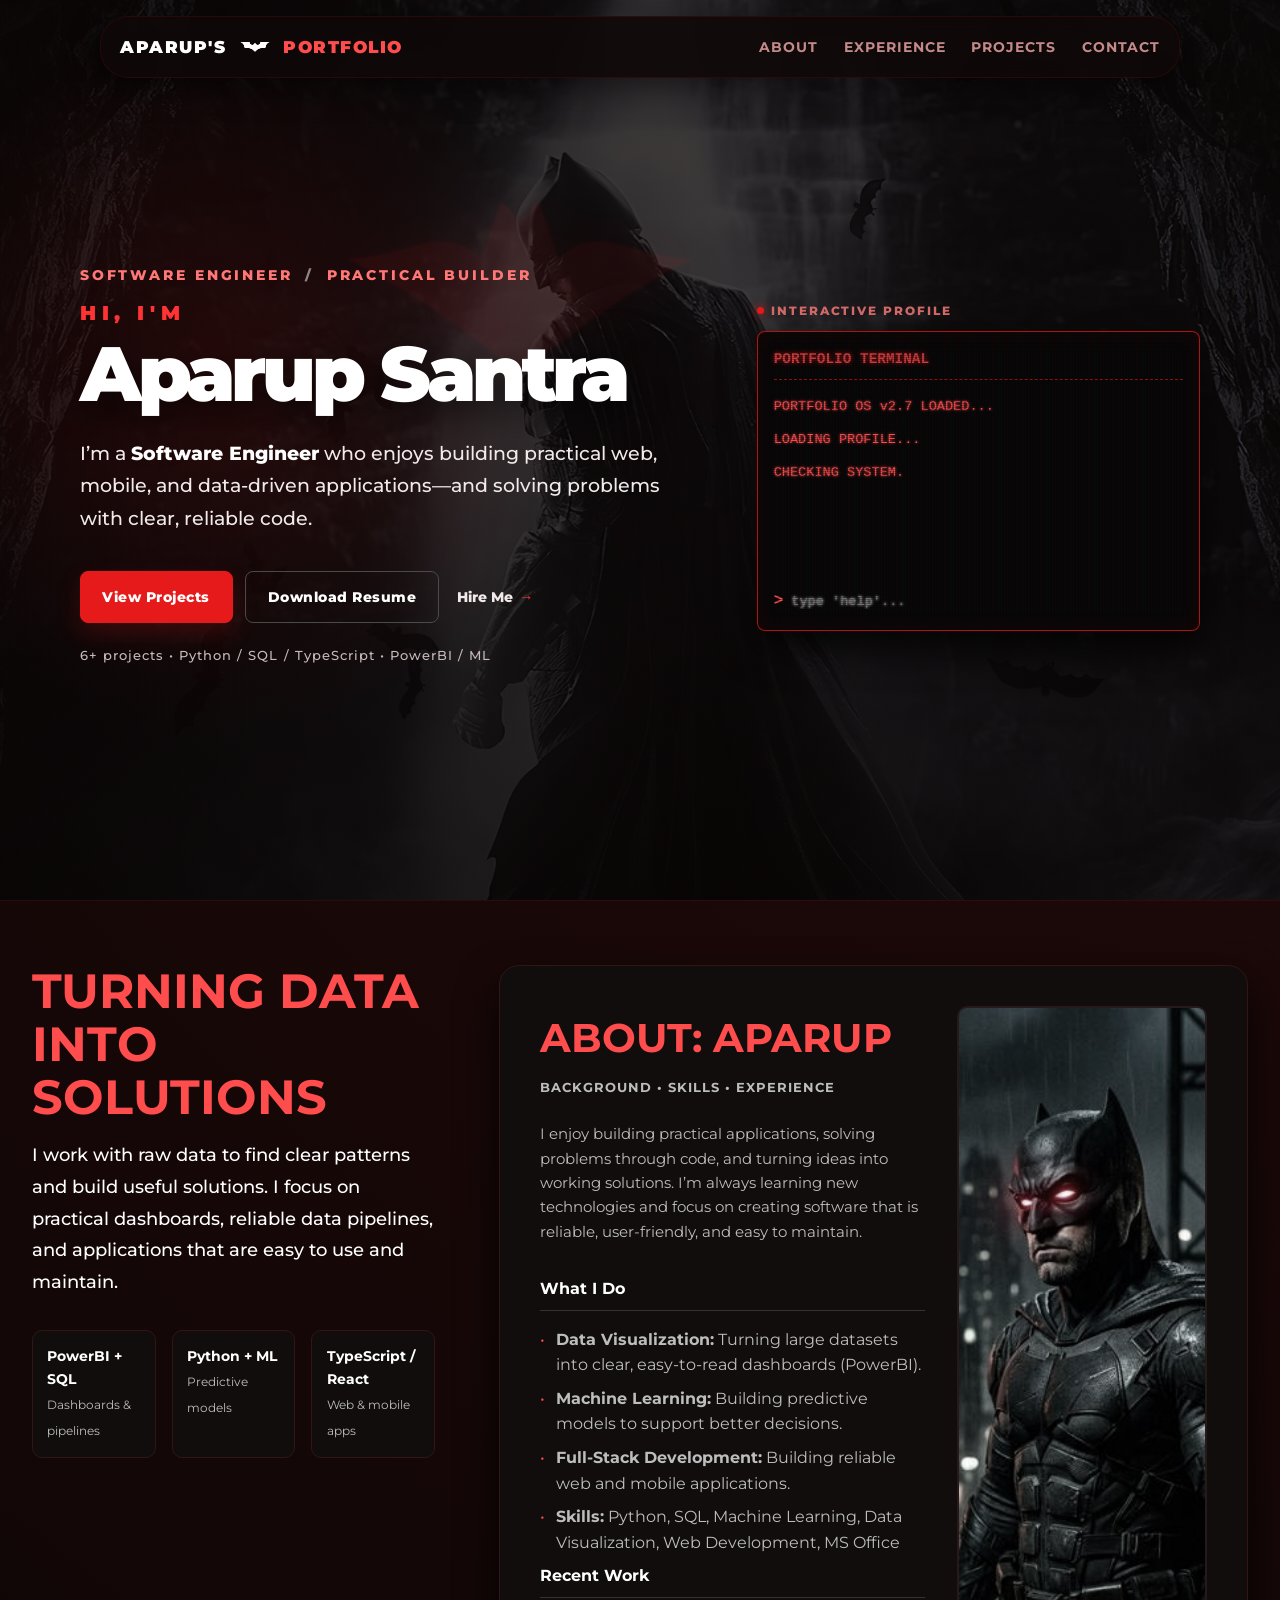
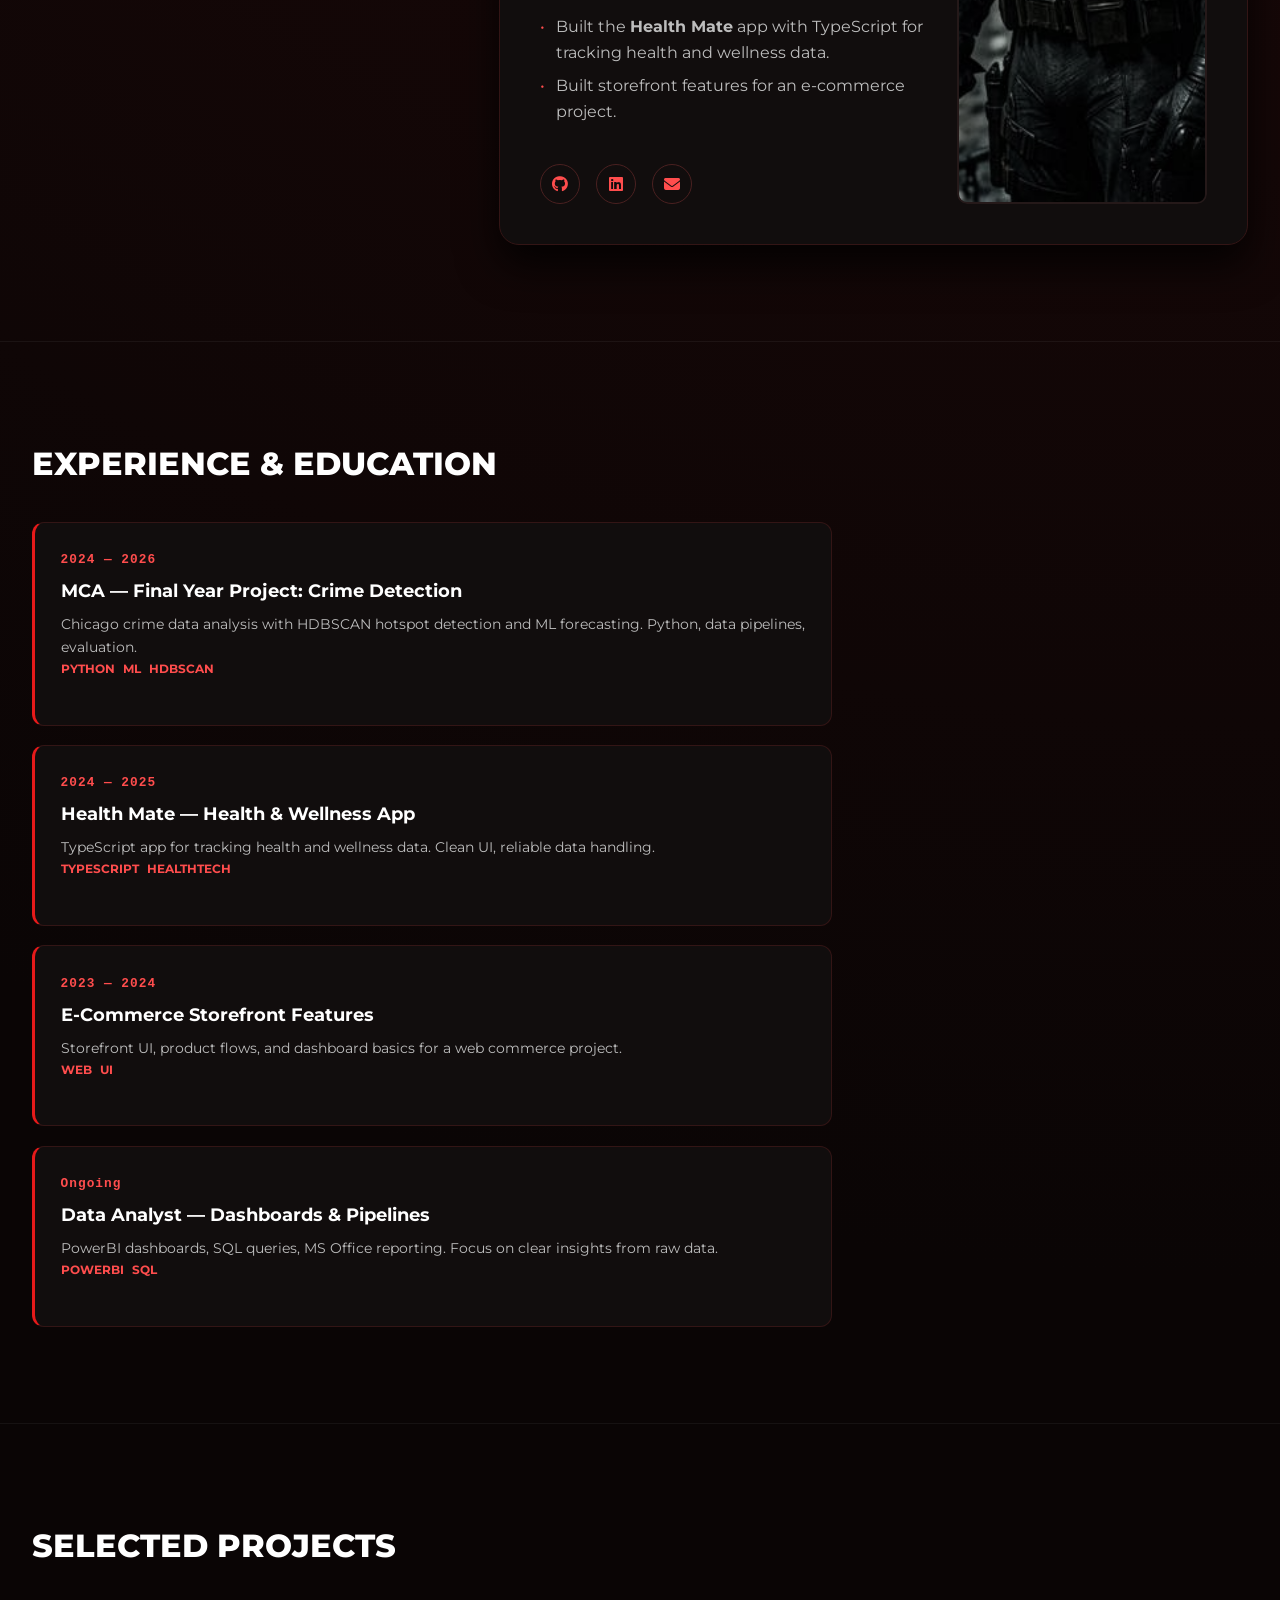
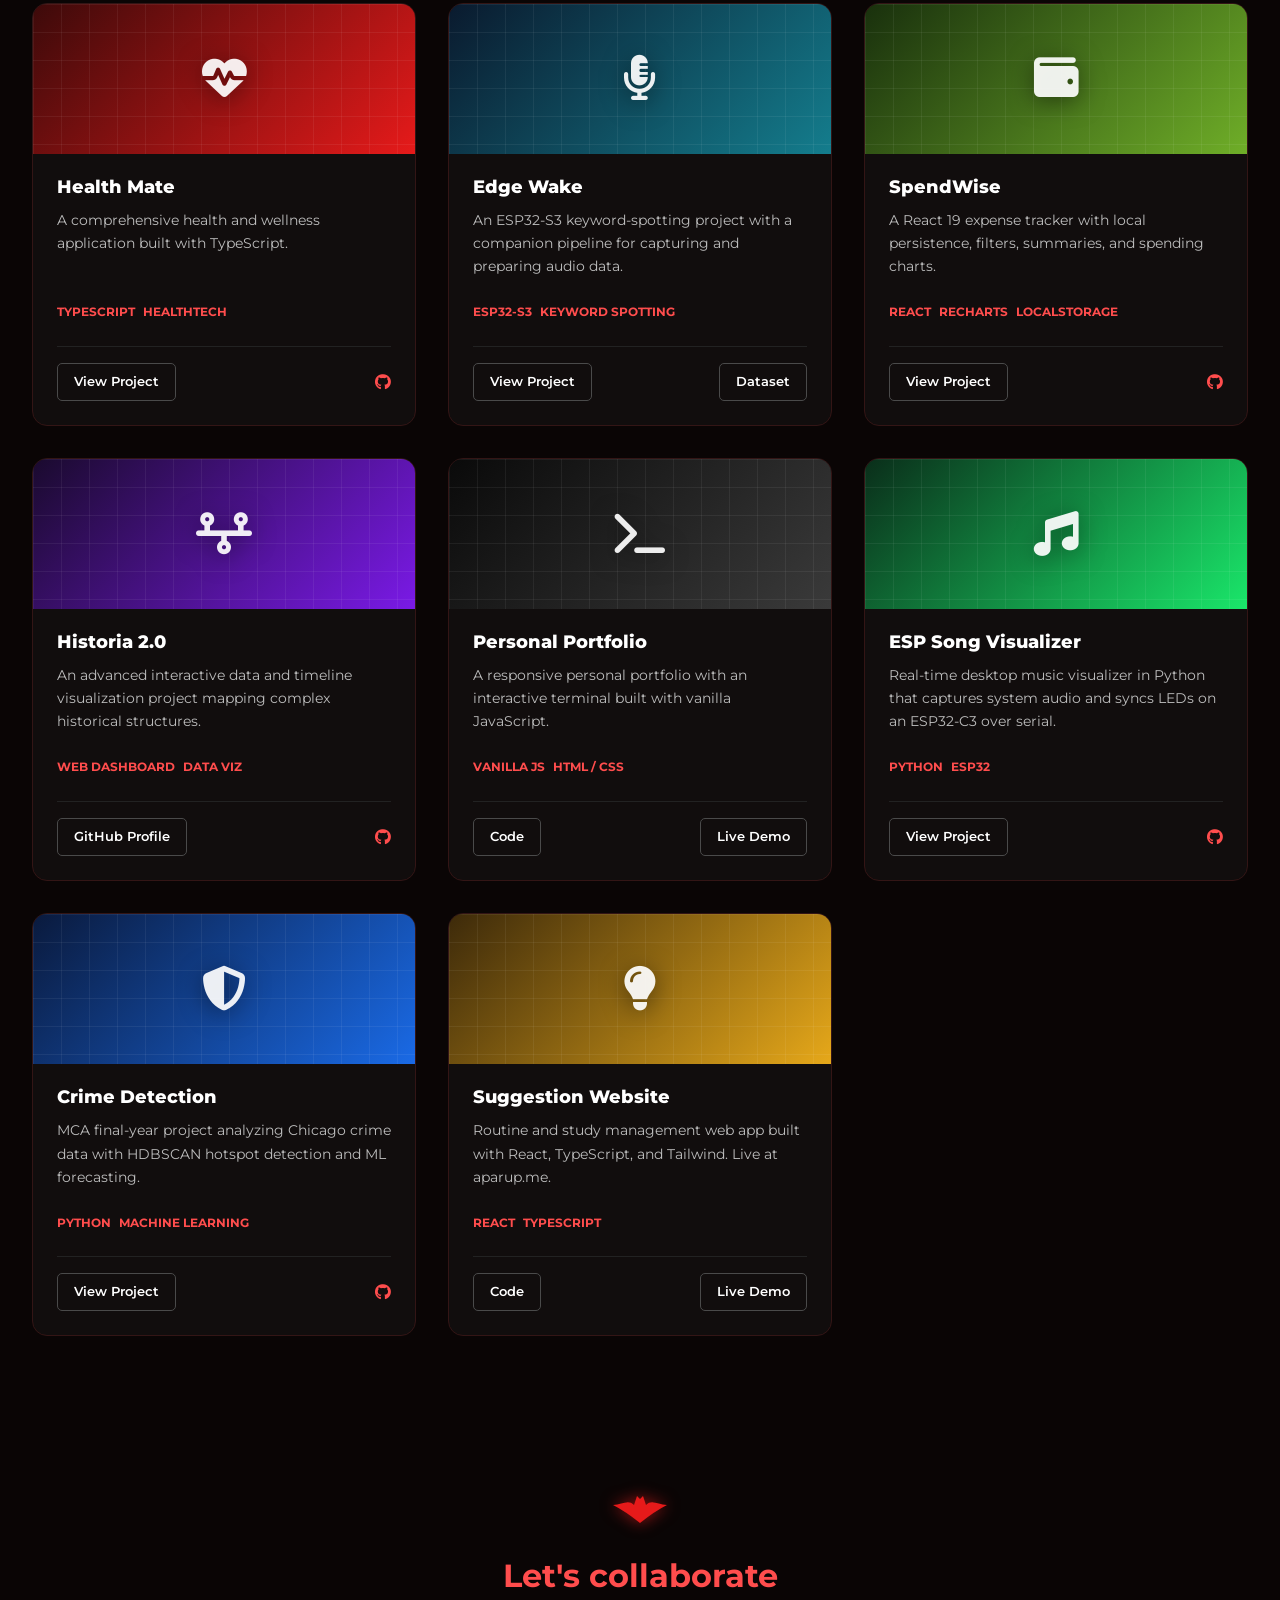
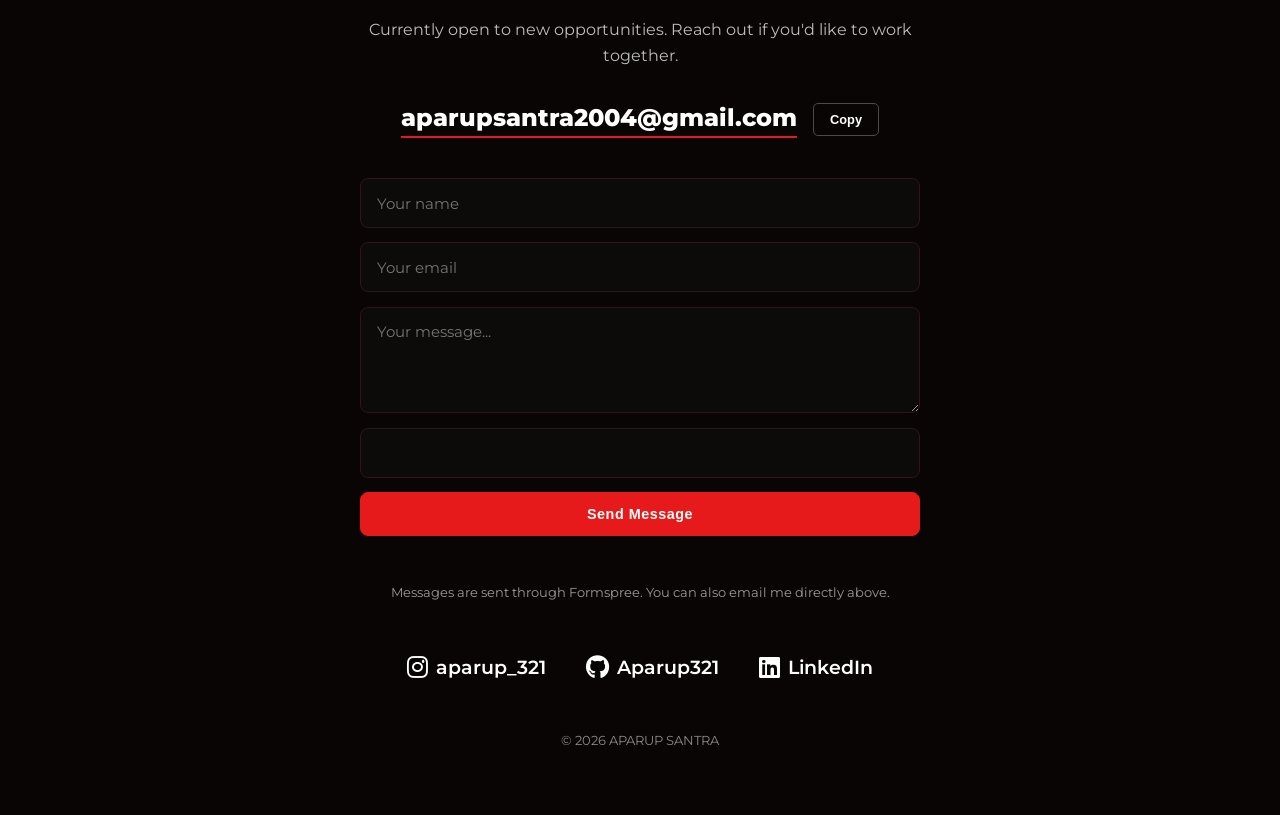
==== commit 7995e27a: "feat: update project descriptions and enhance tag layout for better readability" ====
--- a/index.html
+++ b/index.html
@@ -262,10 +262,10 @@
                         Edge Wake
                     </h3>
                     <div class="card-body">
-                        <p>An ESP32-S3 embedded wake-word project with an accompanying audio dataset collection pipeline.</p>
+                        <p>An ESP32-S3 keyword-spotting project with a companion pipeline for capturing and preparing audio data.</p>
                         <div class="tags">
                             <span class="tag">ESP32-S3</span>
-                            <span class="tag">Audio / ML</span>
+                            <span class="tag">Keyword Spotting</span>
                         </div>
                         <div class="card-footer">
                             <a href="https://github.com/Aparup321/edge_wake" target="_blank" rel="noopener" class="btn-small">View Project</a>
@@ -283,10 +283,11 @@
                         SpendWise
                     </h3>
                     <div class="card-body">
-                        <p>A React expense tracker for recording, filtering, and visualizing personal spending over time.</p>
+                        <p>A React 19 expense tracker with local persistence, filters, summaries, and spending charts.</p>
                         <div class="tags">
                             <span class="tag">React</span>
                             <span class="tag">Recharts</span>
+                            <span class="tag">LocalStorage</span>
                         </div>
                         <div class="card-footer">
                             <a href="https://github.com/Aparup321/expence_tracker" target="_blank" rel="noopener" class="btn-small">View Project</a>
@@ -311,8 +312,7 @@
                             <span class="tag">Data Viz</span>
                         </div>
                         <div class="card-footer">
-                            <a href="https://github.com/Aparup321?tab=repositories" target="_blank" rel="noopener" class="btn-small">Browse
-                                Repositories</a>
+                            <a href="https://github.com/Aparup321?tab=repositories" target="_blank" rel="noopener" class="btn-small">GitHub Profile</a>
                             <i class="fab fa-github card-link-icon" aria-hidden="true"></i>
                         </div>
                     </div>
@@ -330,7 +330,7 @@
                         <p>A responsive personal portfolio with an interactive terminal built with vanilla JavaScript.</p>
                         <div class="tags">
                             <span class="tag">Vanilla JS</span>
-                            <span class="tag">CSS Physics</span>
+                            <span class="tag">HTML / CSS</span>
                         </div>
                         <div class="card-footer">
                             <a href="https://github.com/Aparup321/portfolio" target="_blank" rel="noopener" class="btn-small">Code</a>
--- a/styles/main.css
+++ b/styles/main.css
@@ -645,6 +645,7 @@
 
 .tags {
   display: flex;
+  flex-wrap: wrap;
   gap: 0.5rem;
   margin-bottom: 1.5rem;
   margin-top: auto;
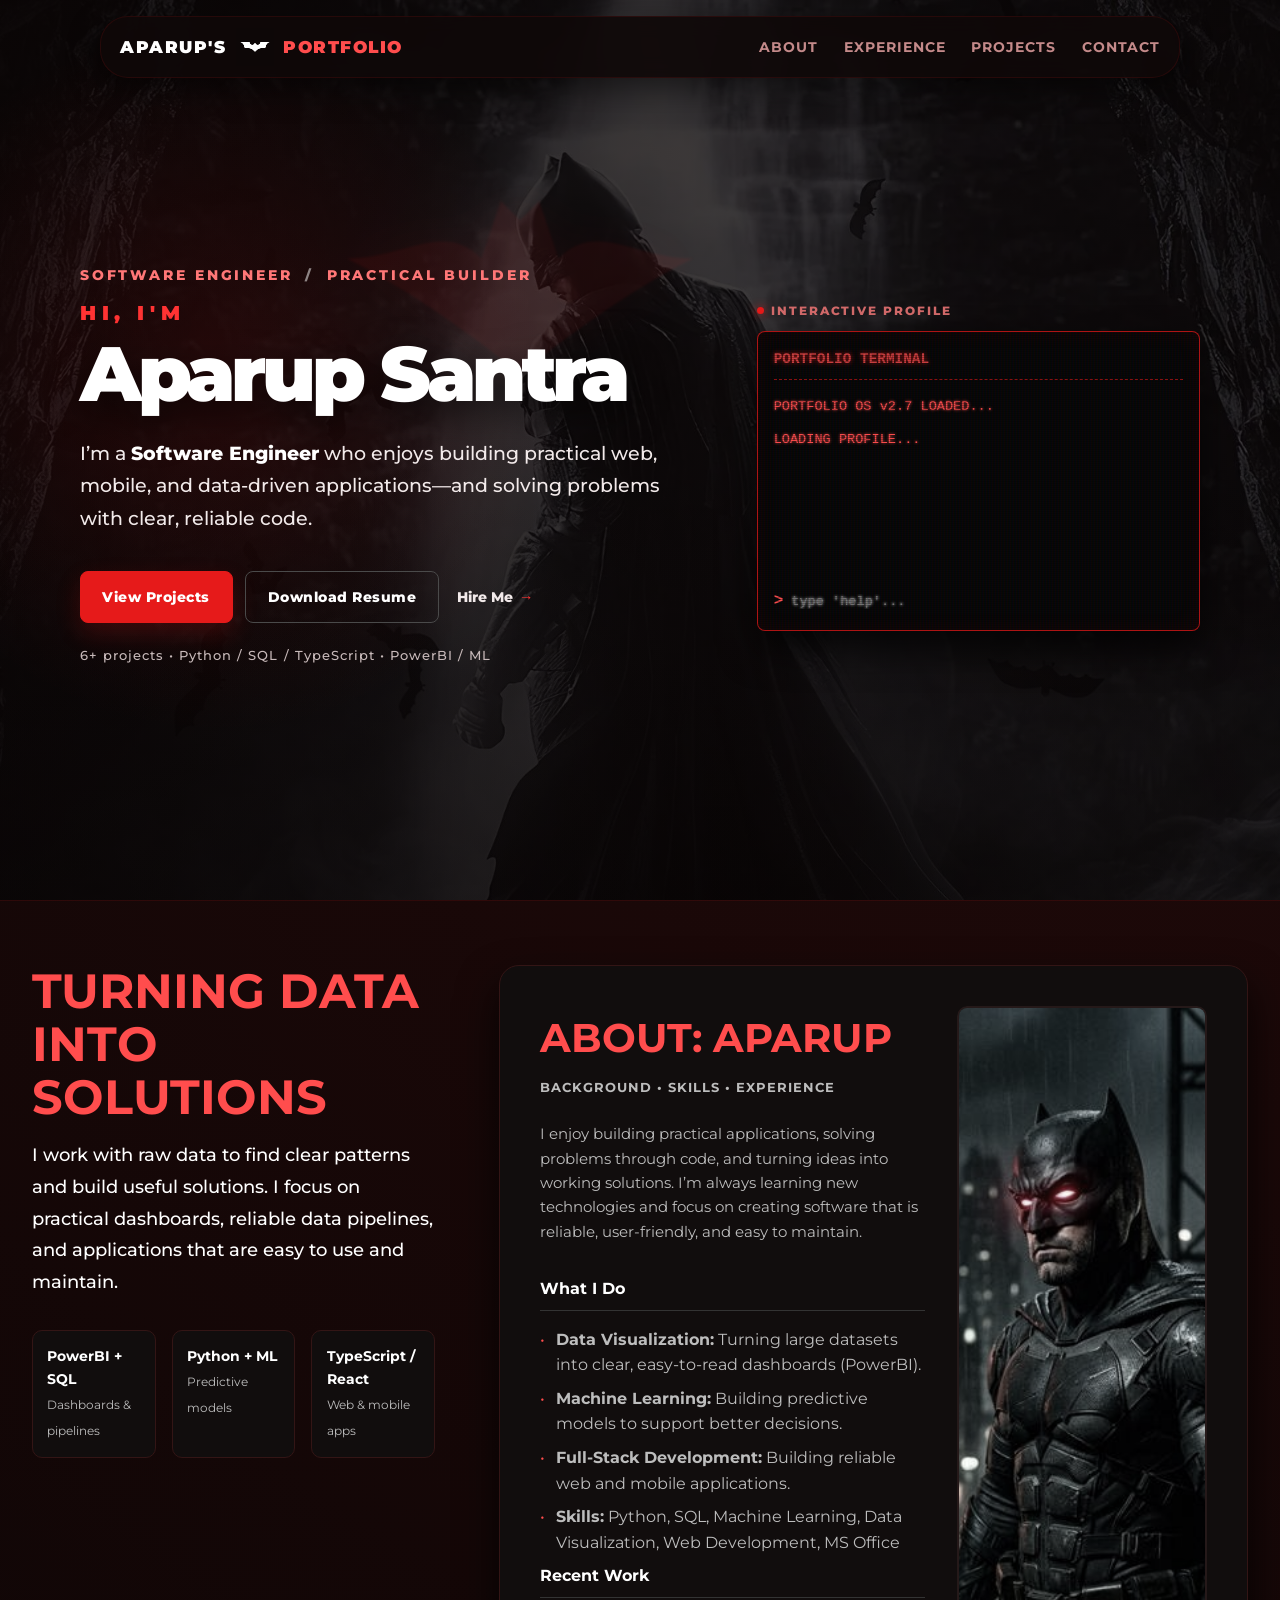
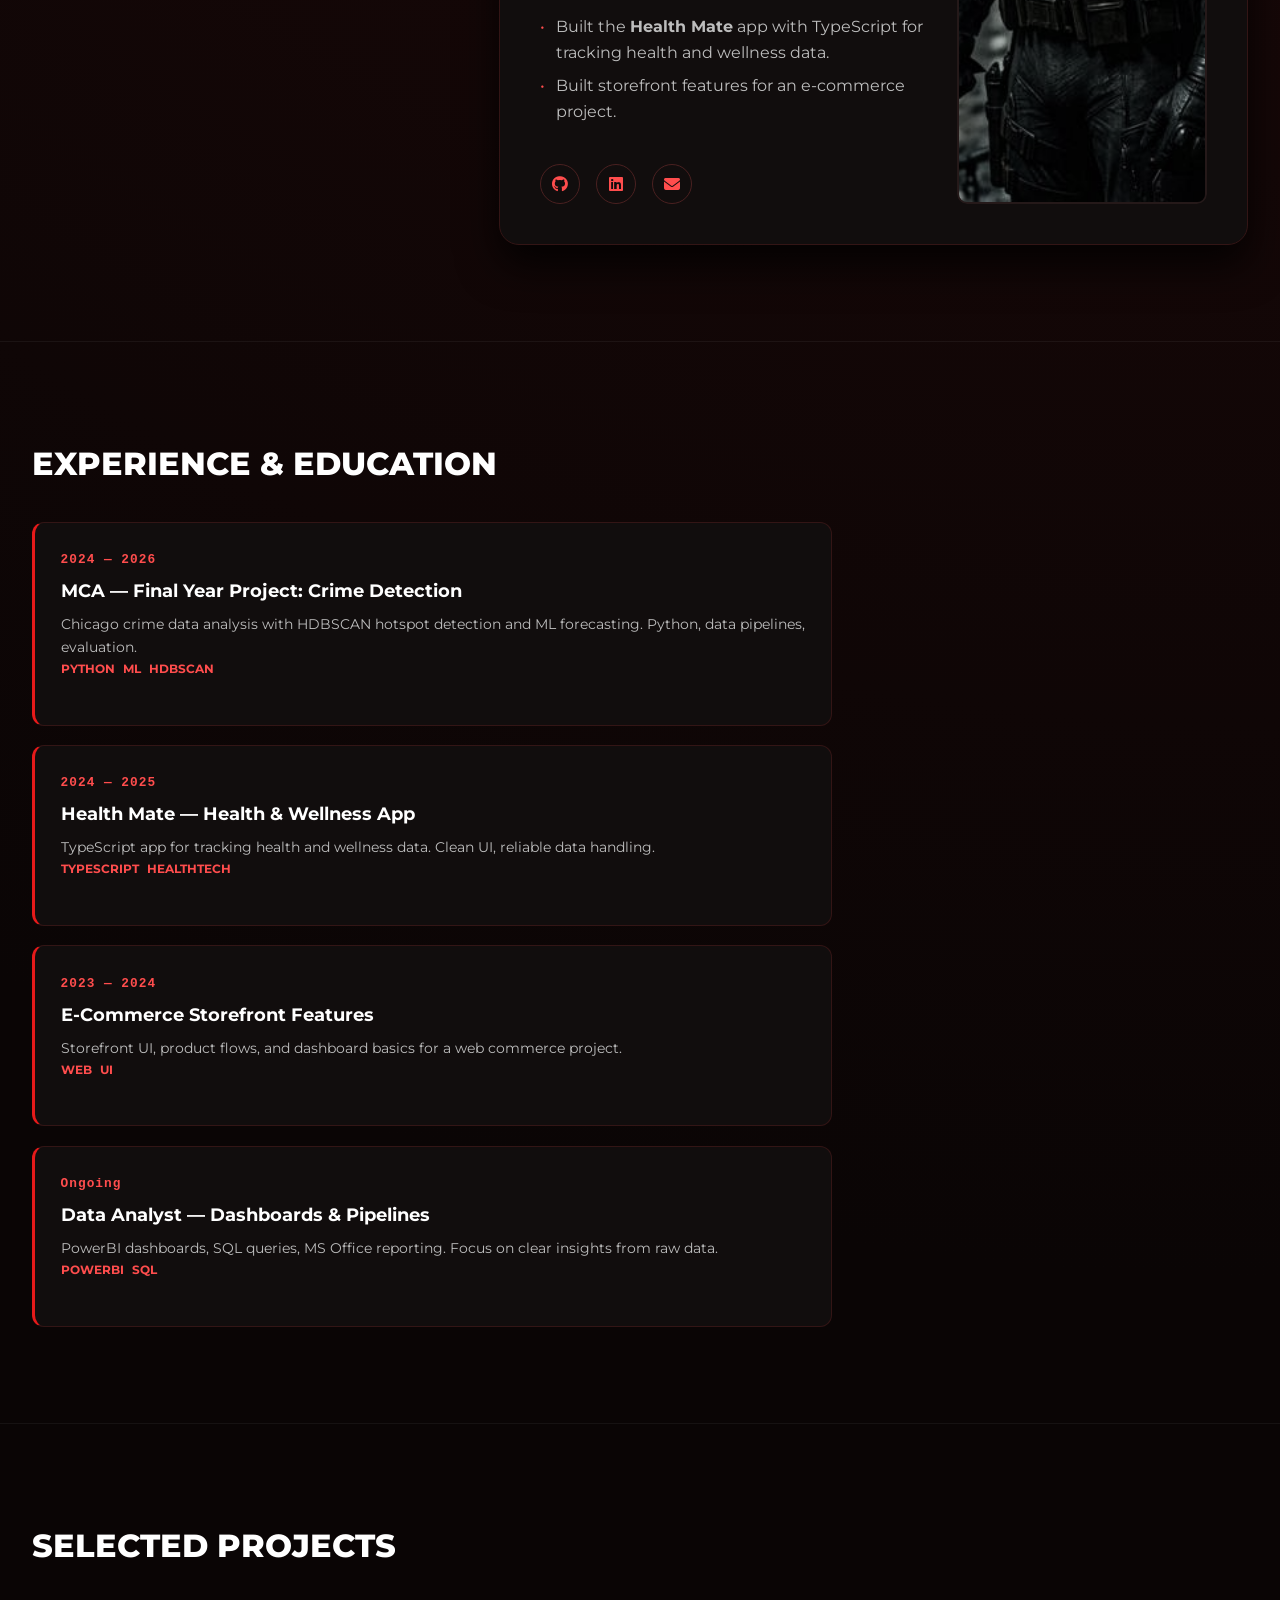
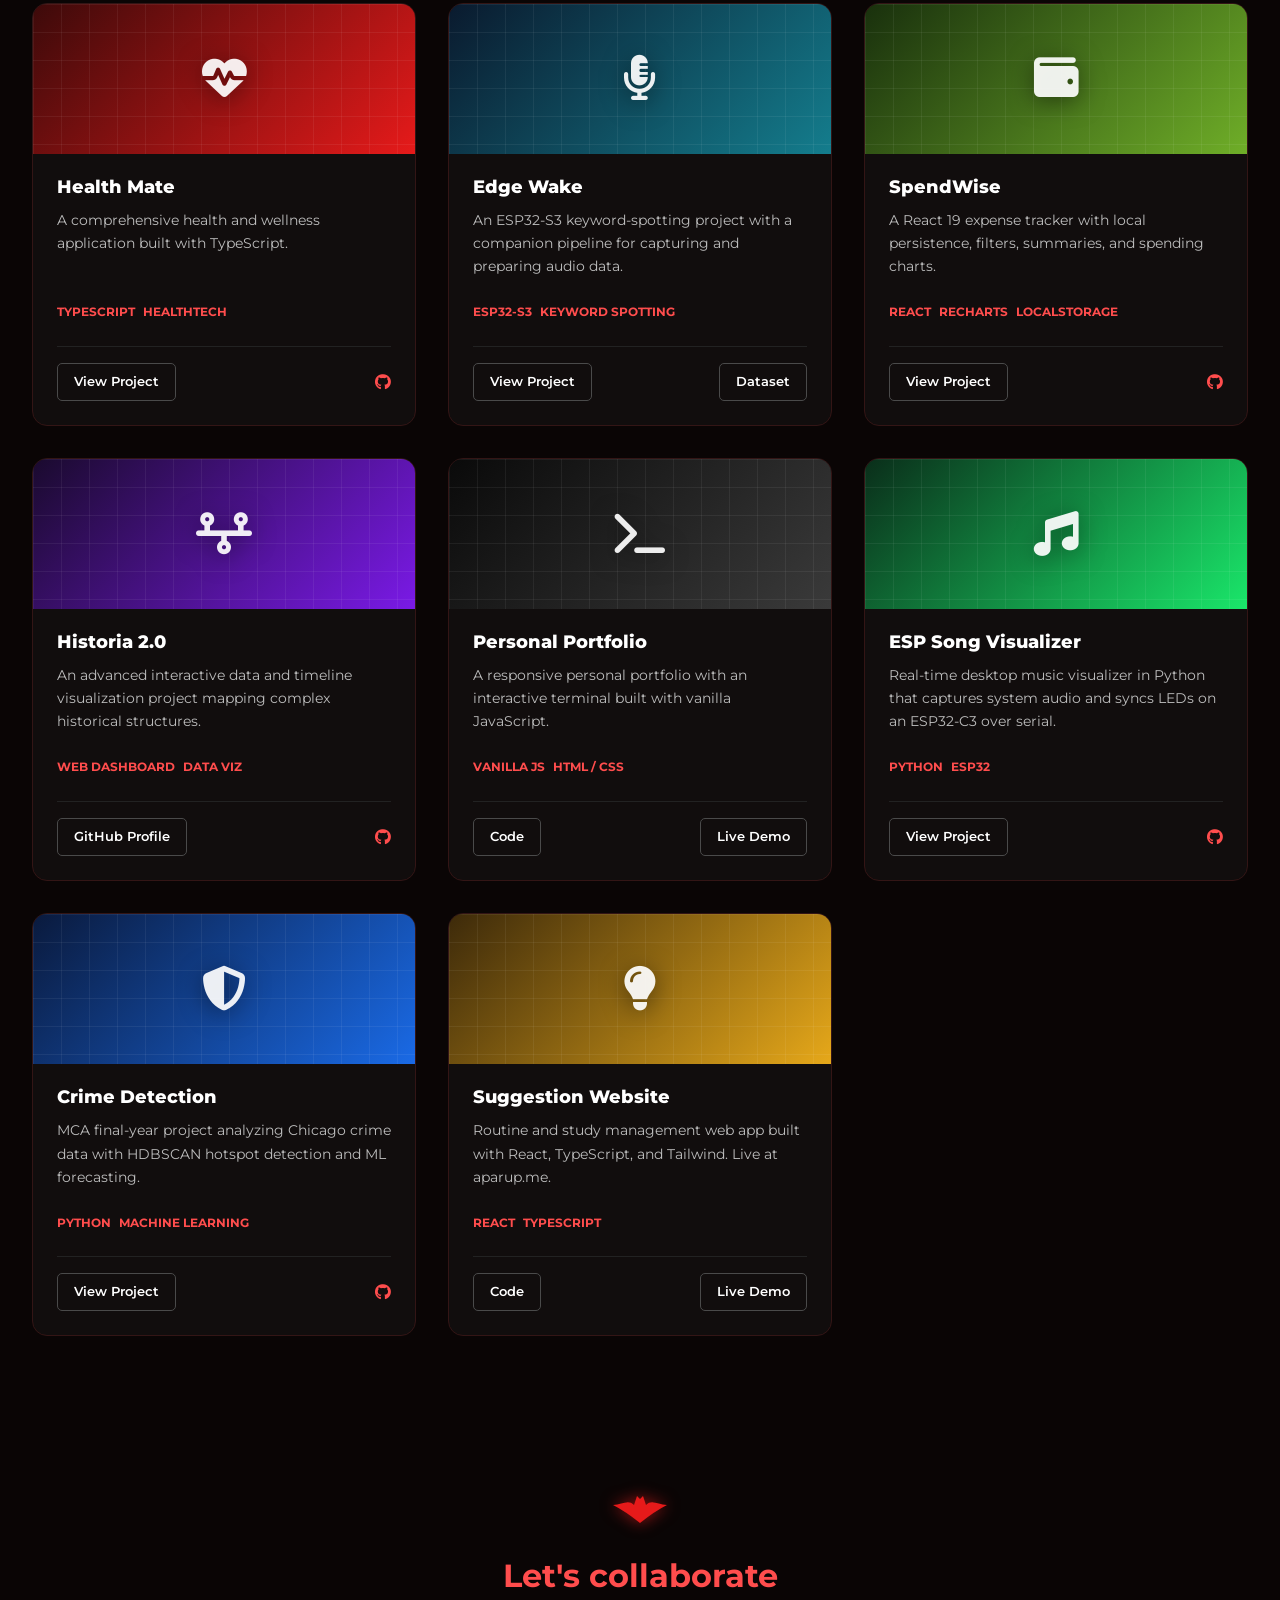
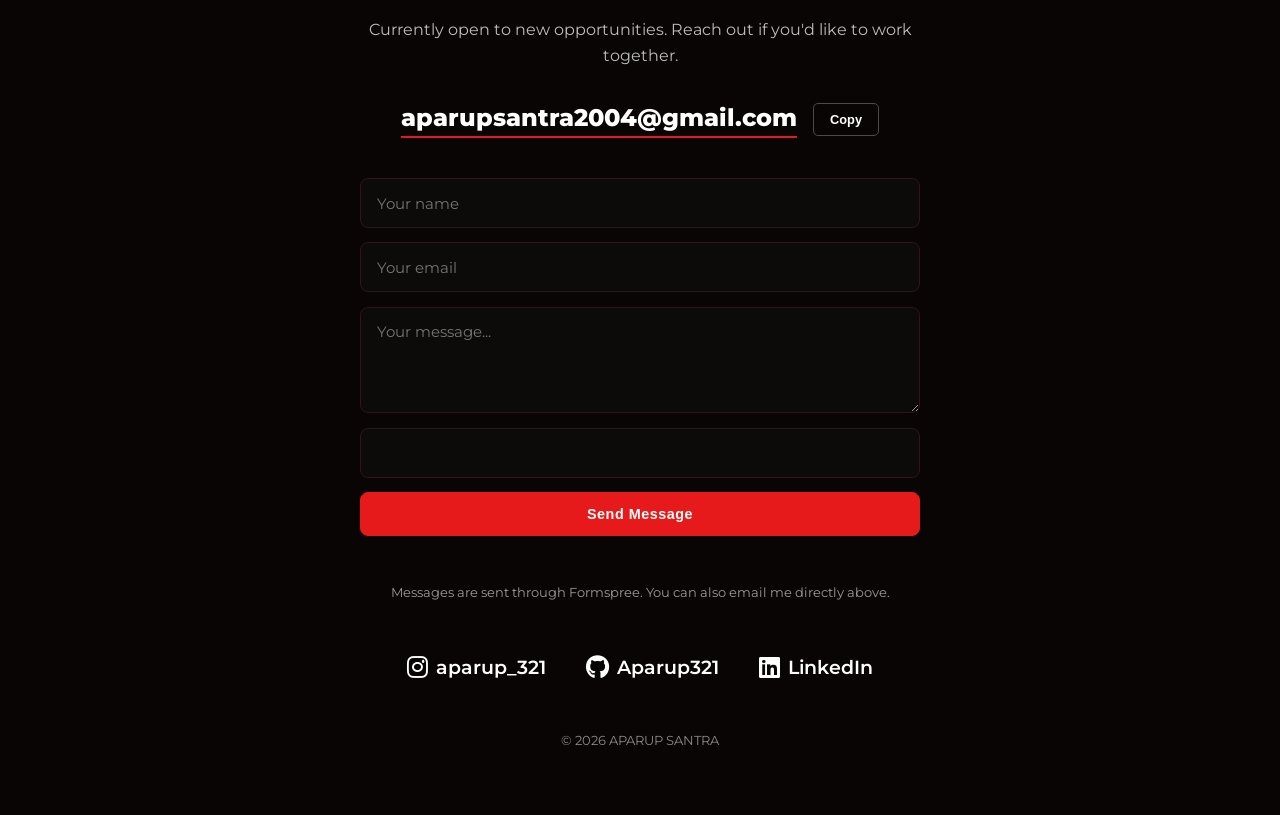
==== commit cfa793f6: "chore: refresh project links and sitemap" ====
--- a/index.html
+++ b/index.html
@@ -290,7 +290,7 @@
                             <span class="tag">LocalStorage</span>
                         </div>
                         <div class="card-footer">
-                            <a href="https://github.com/Aparup321/expence_tracker" target="_blank" rel="noopener" class="btn-small">View Project</a>
+                            <a href="https://github.com/Aparup321/expense-tracker" target="_blank" rel="noopener" class="btn-small">View Project</a>
                             <i class="fab fa-github card-link-icon" aria-hidden="true"></i>
                         </div>
                     </div>
